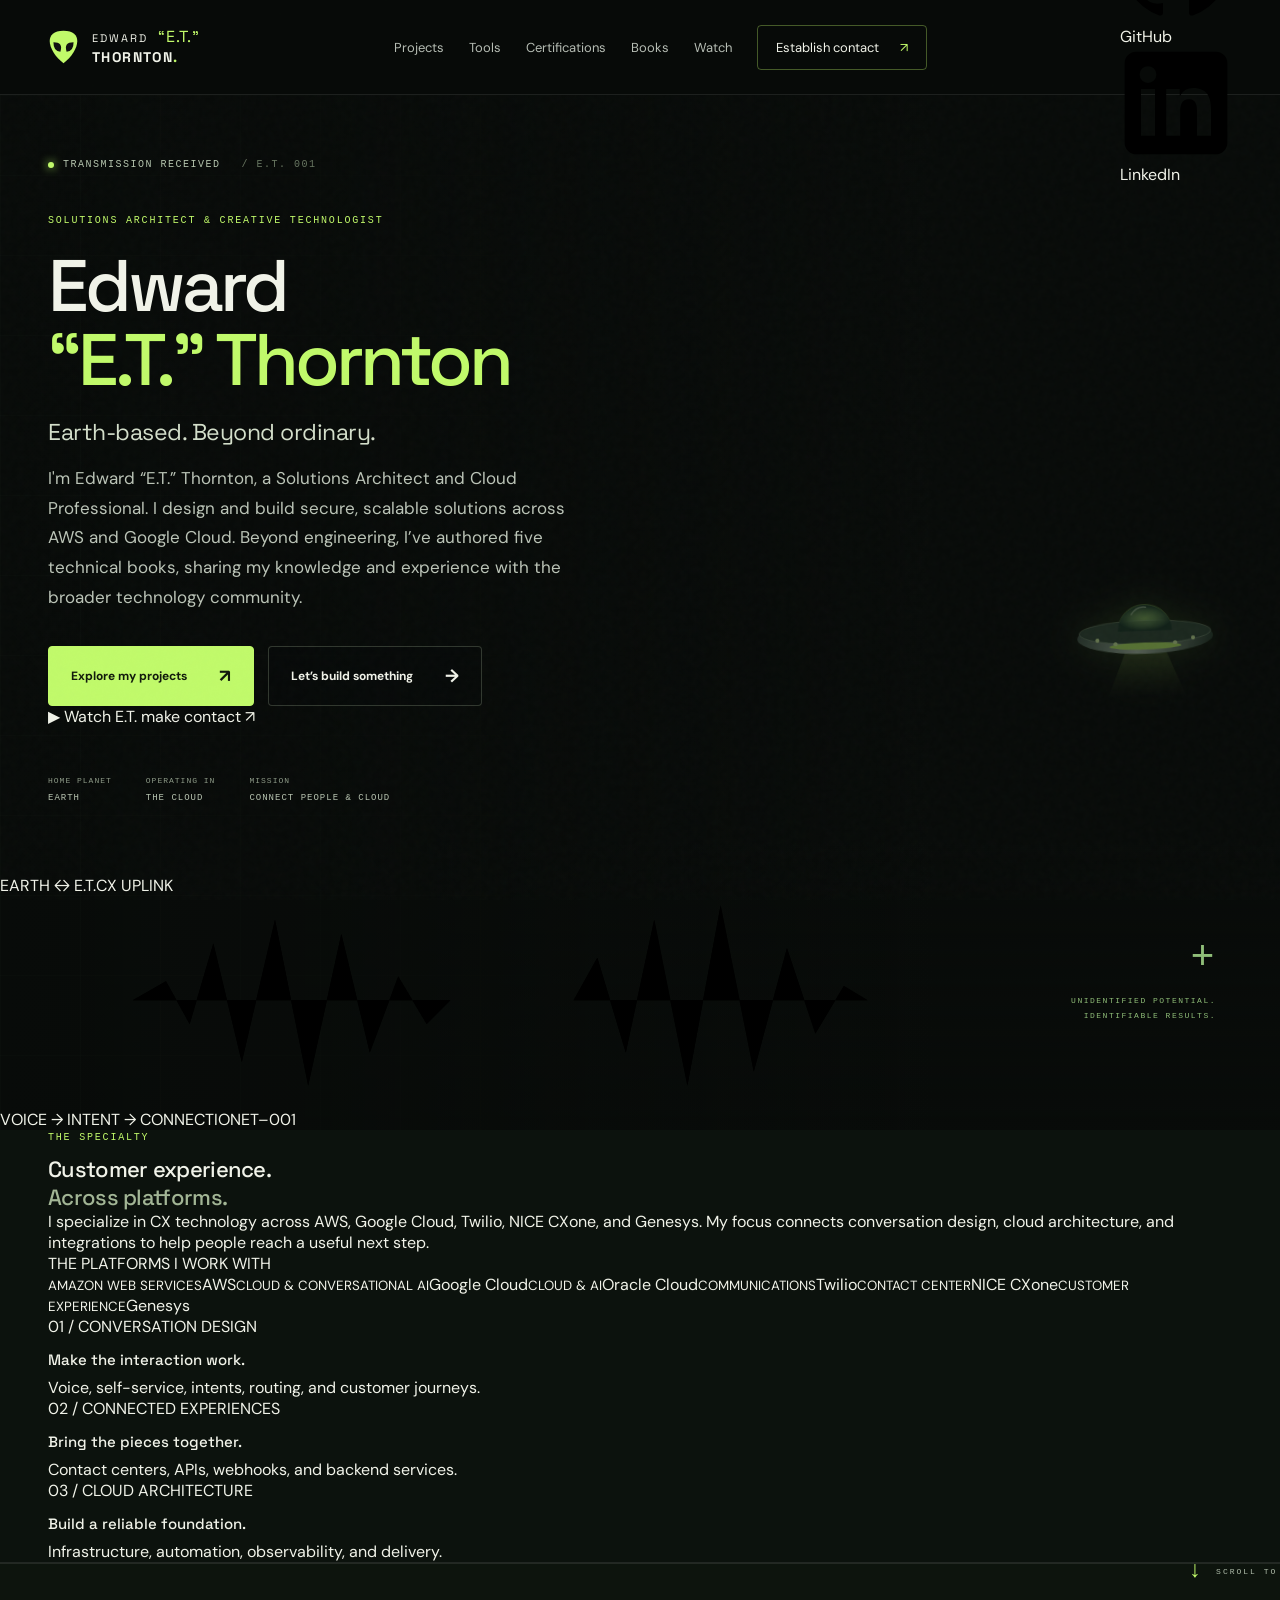
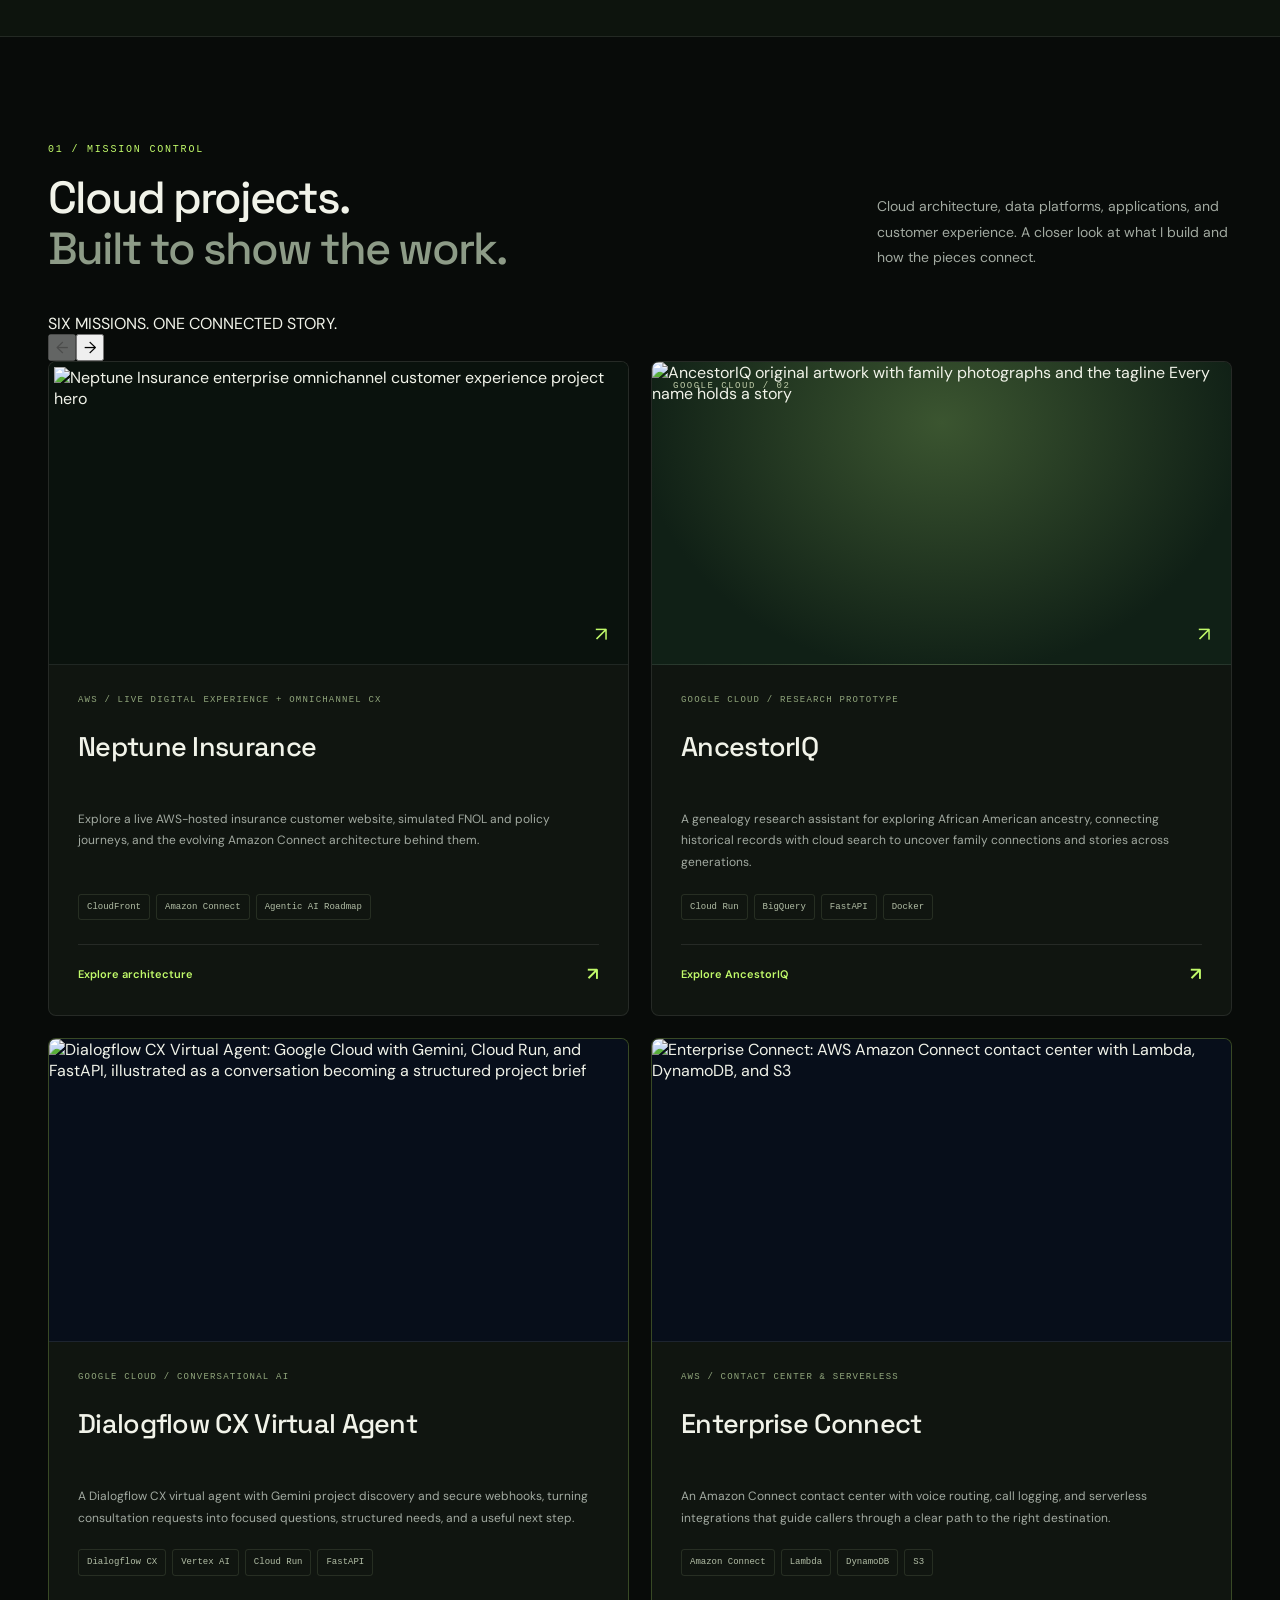
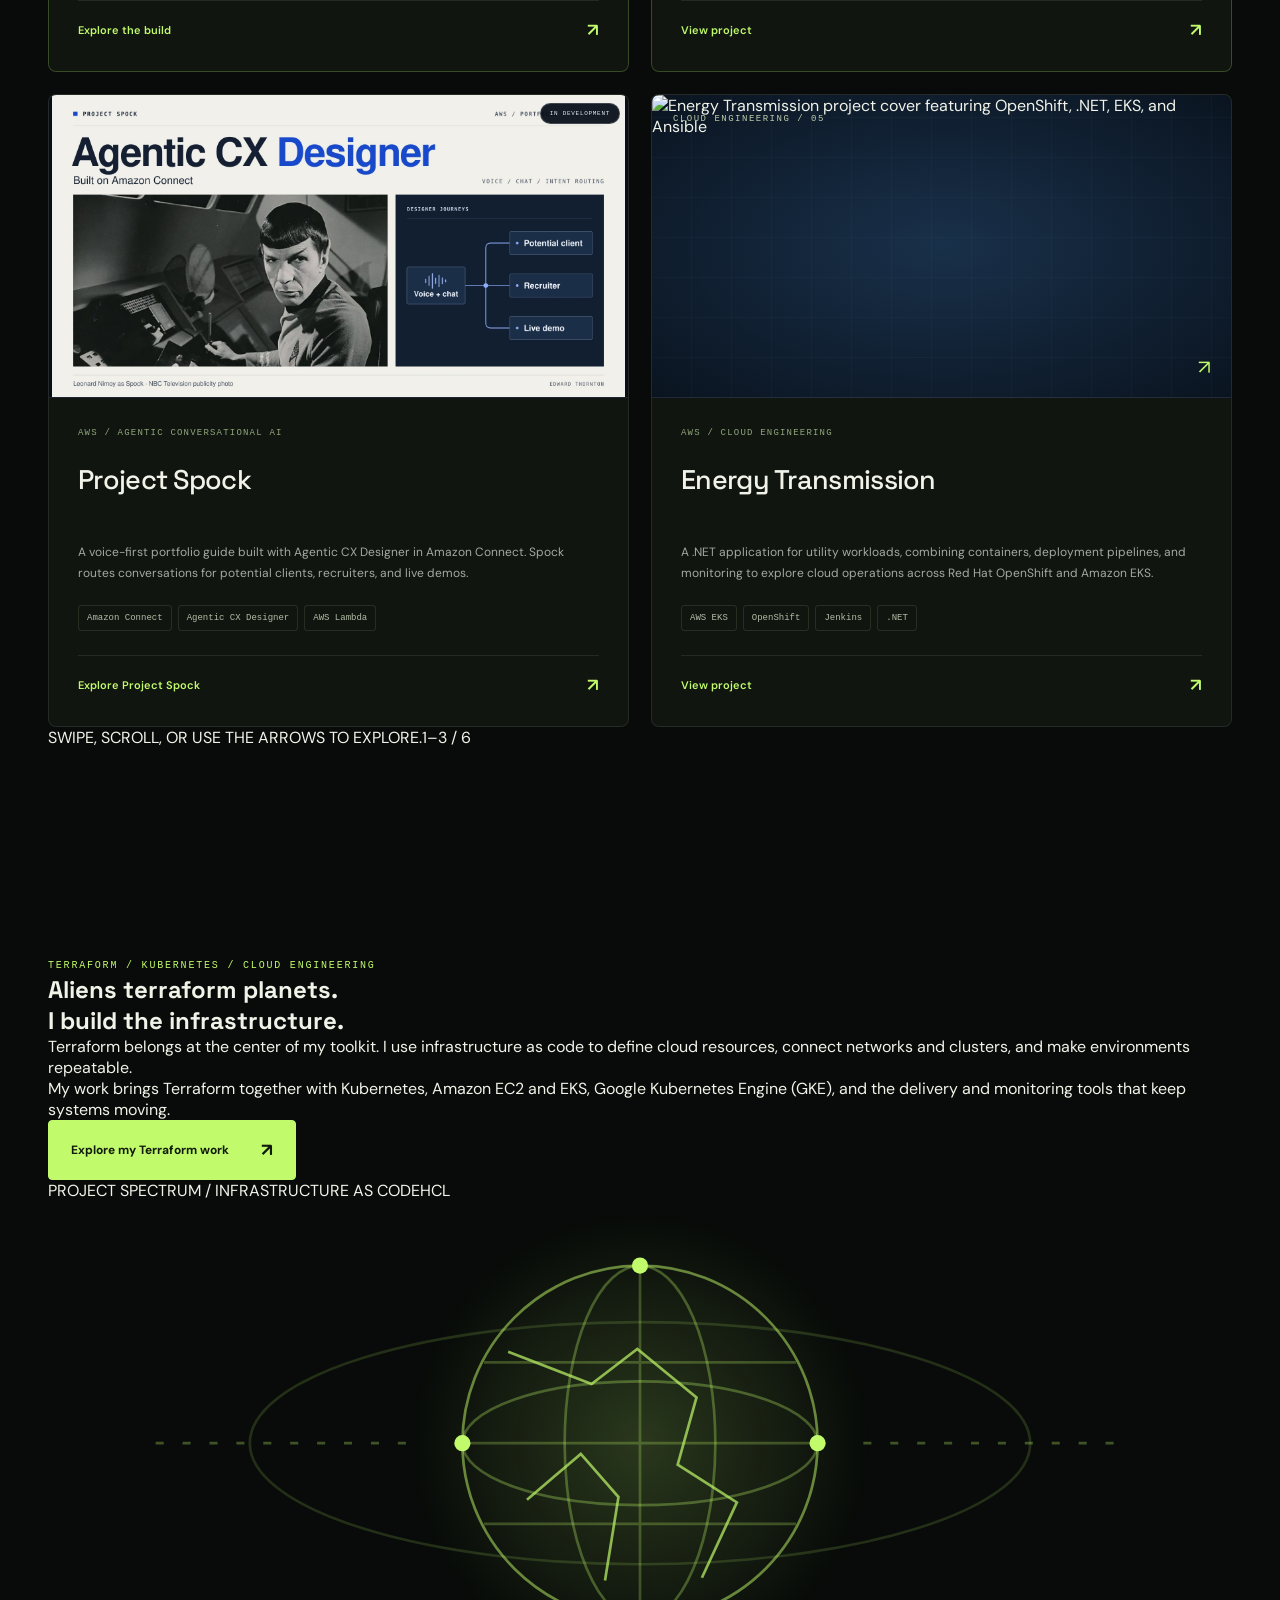
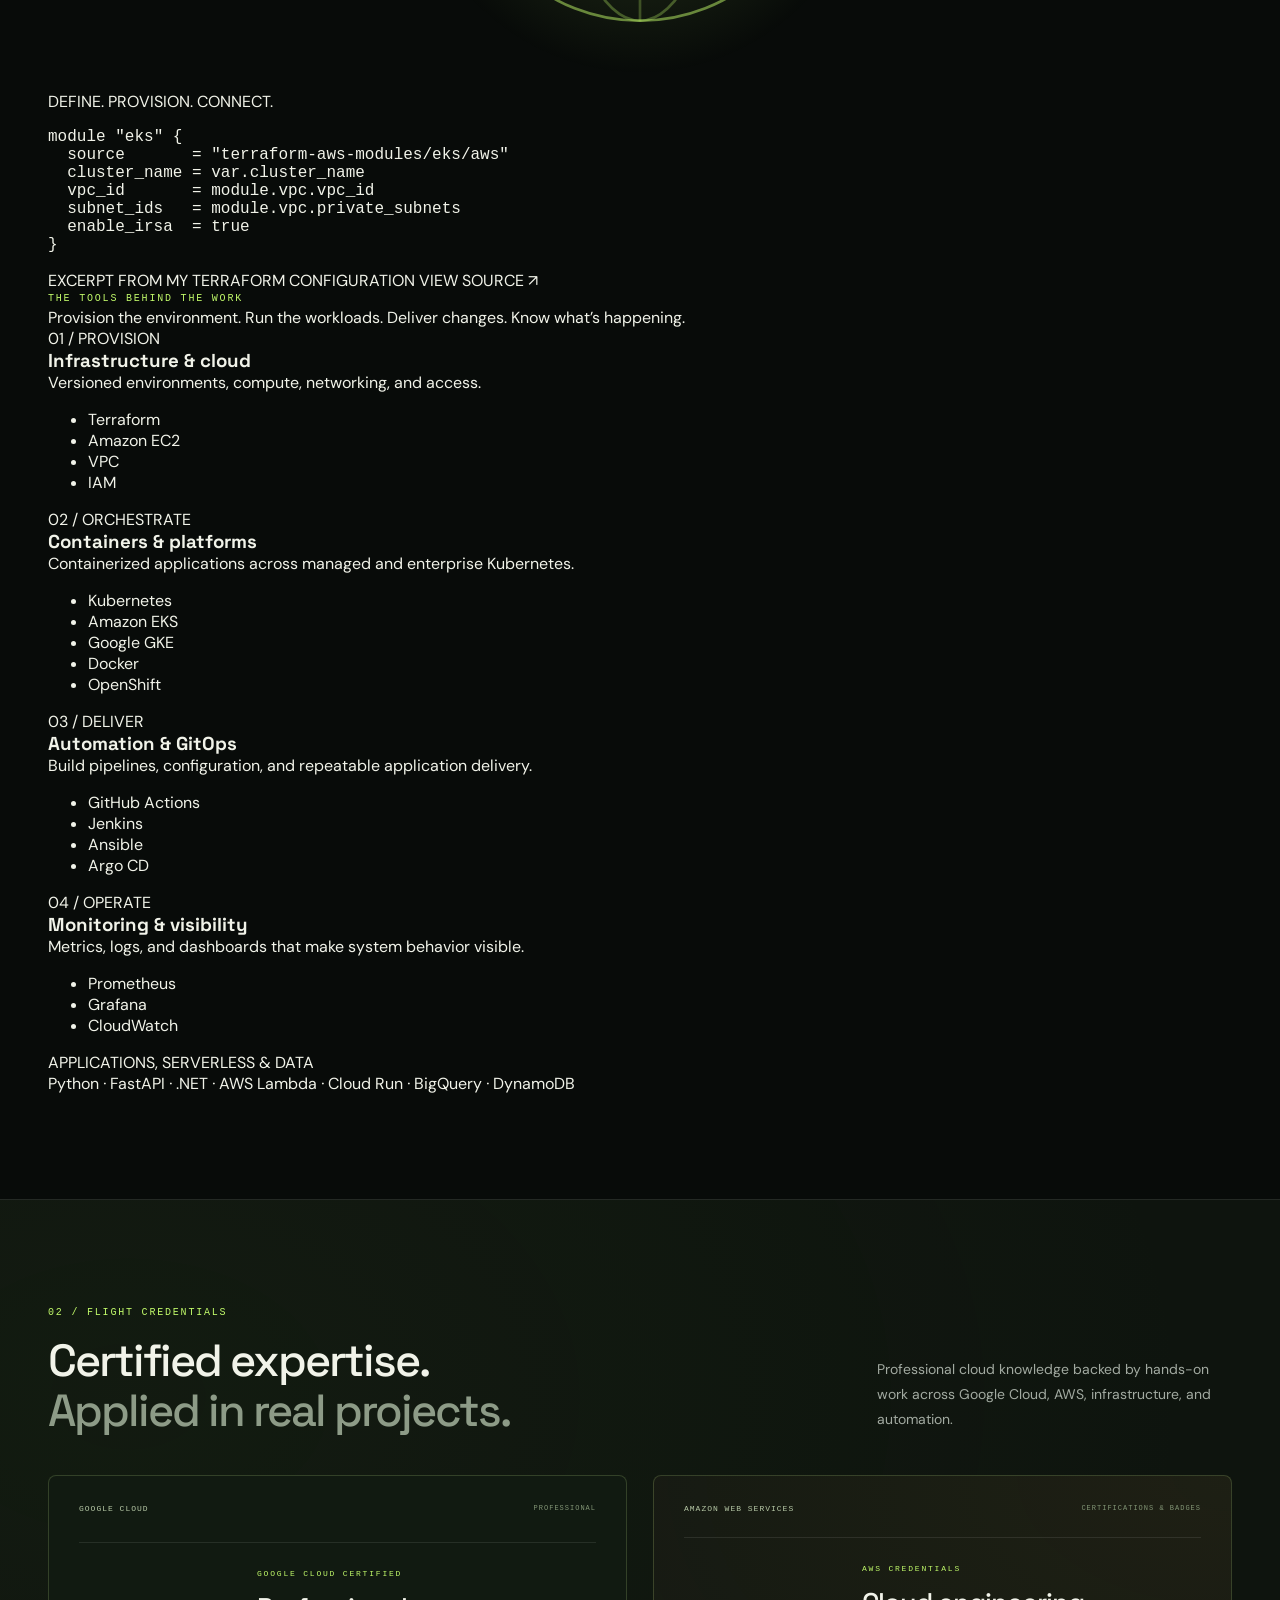
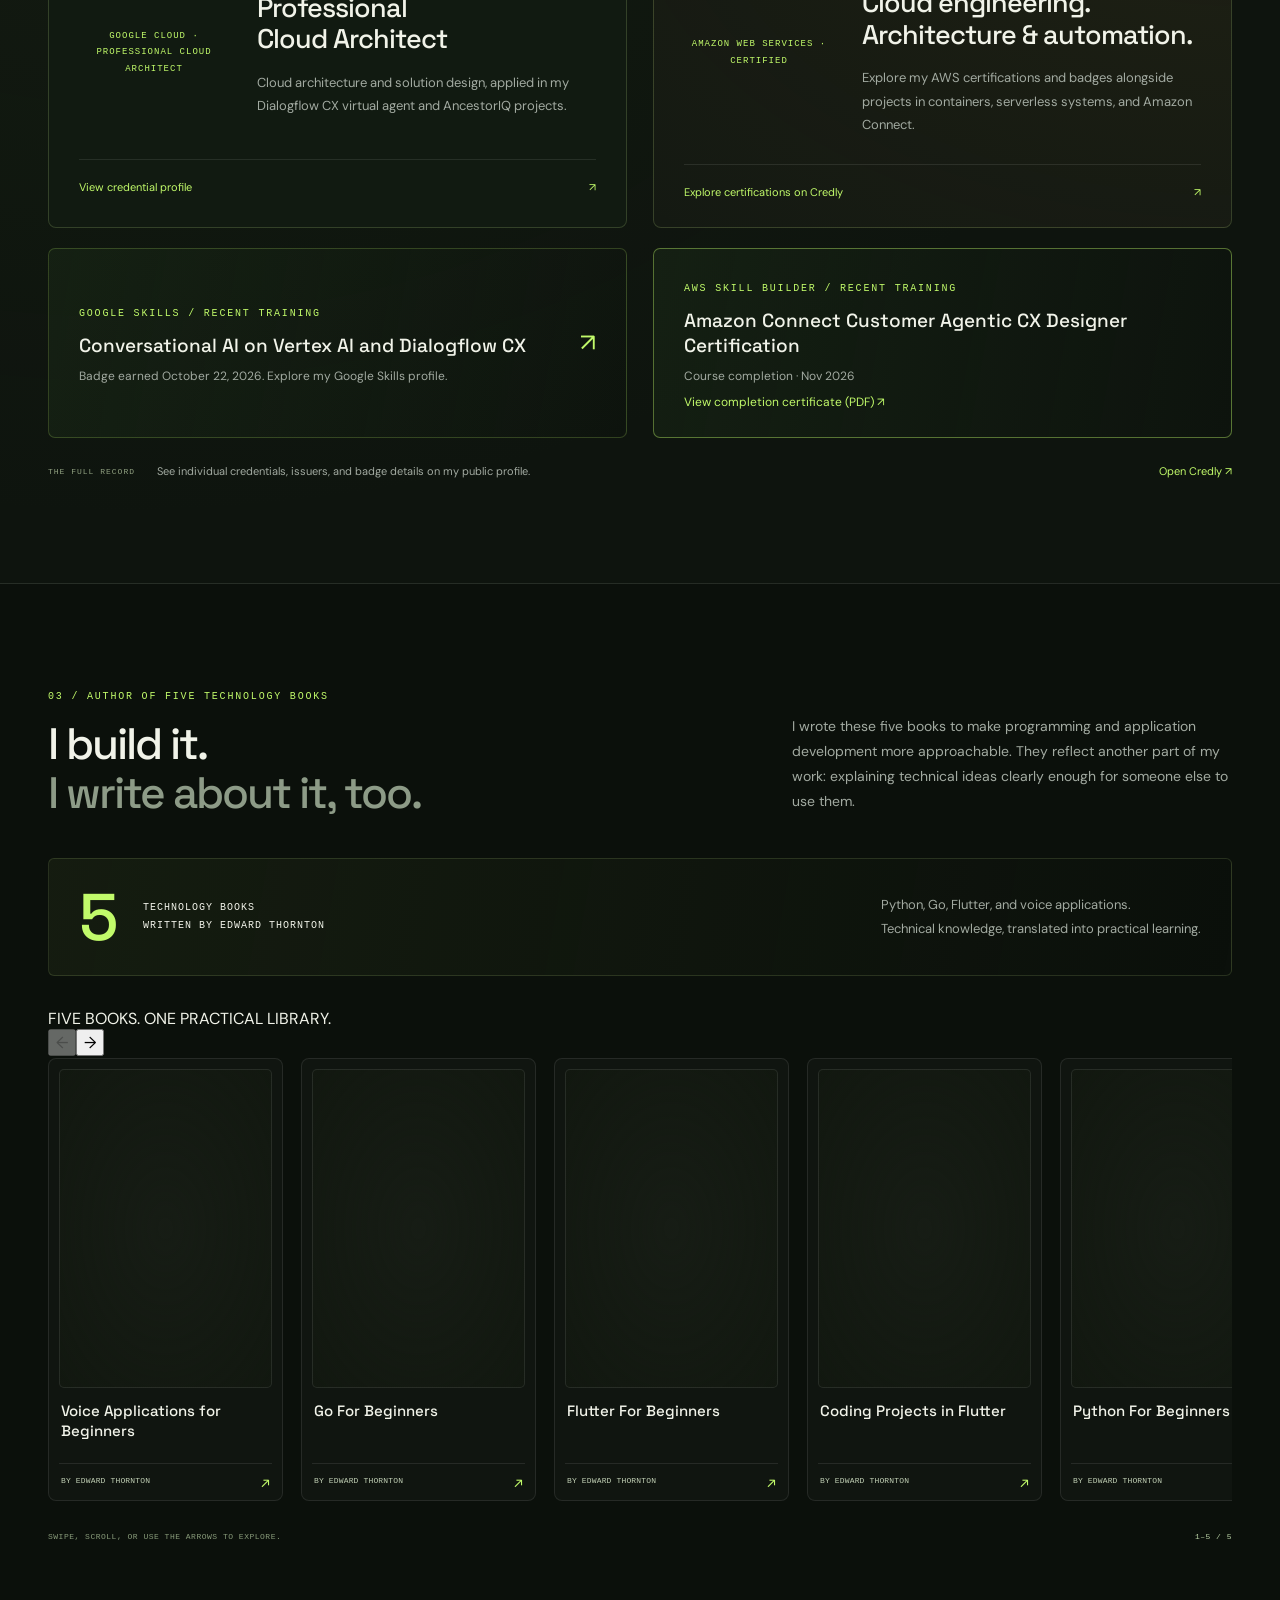
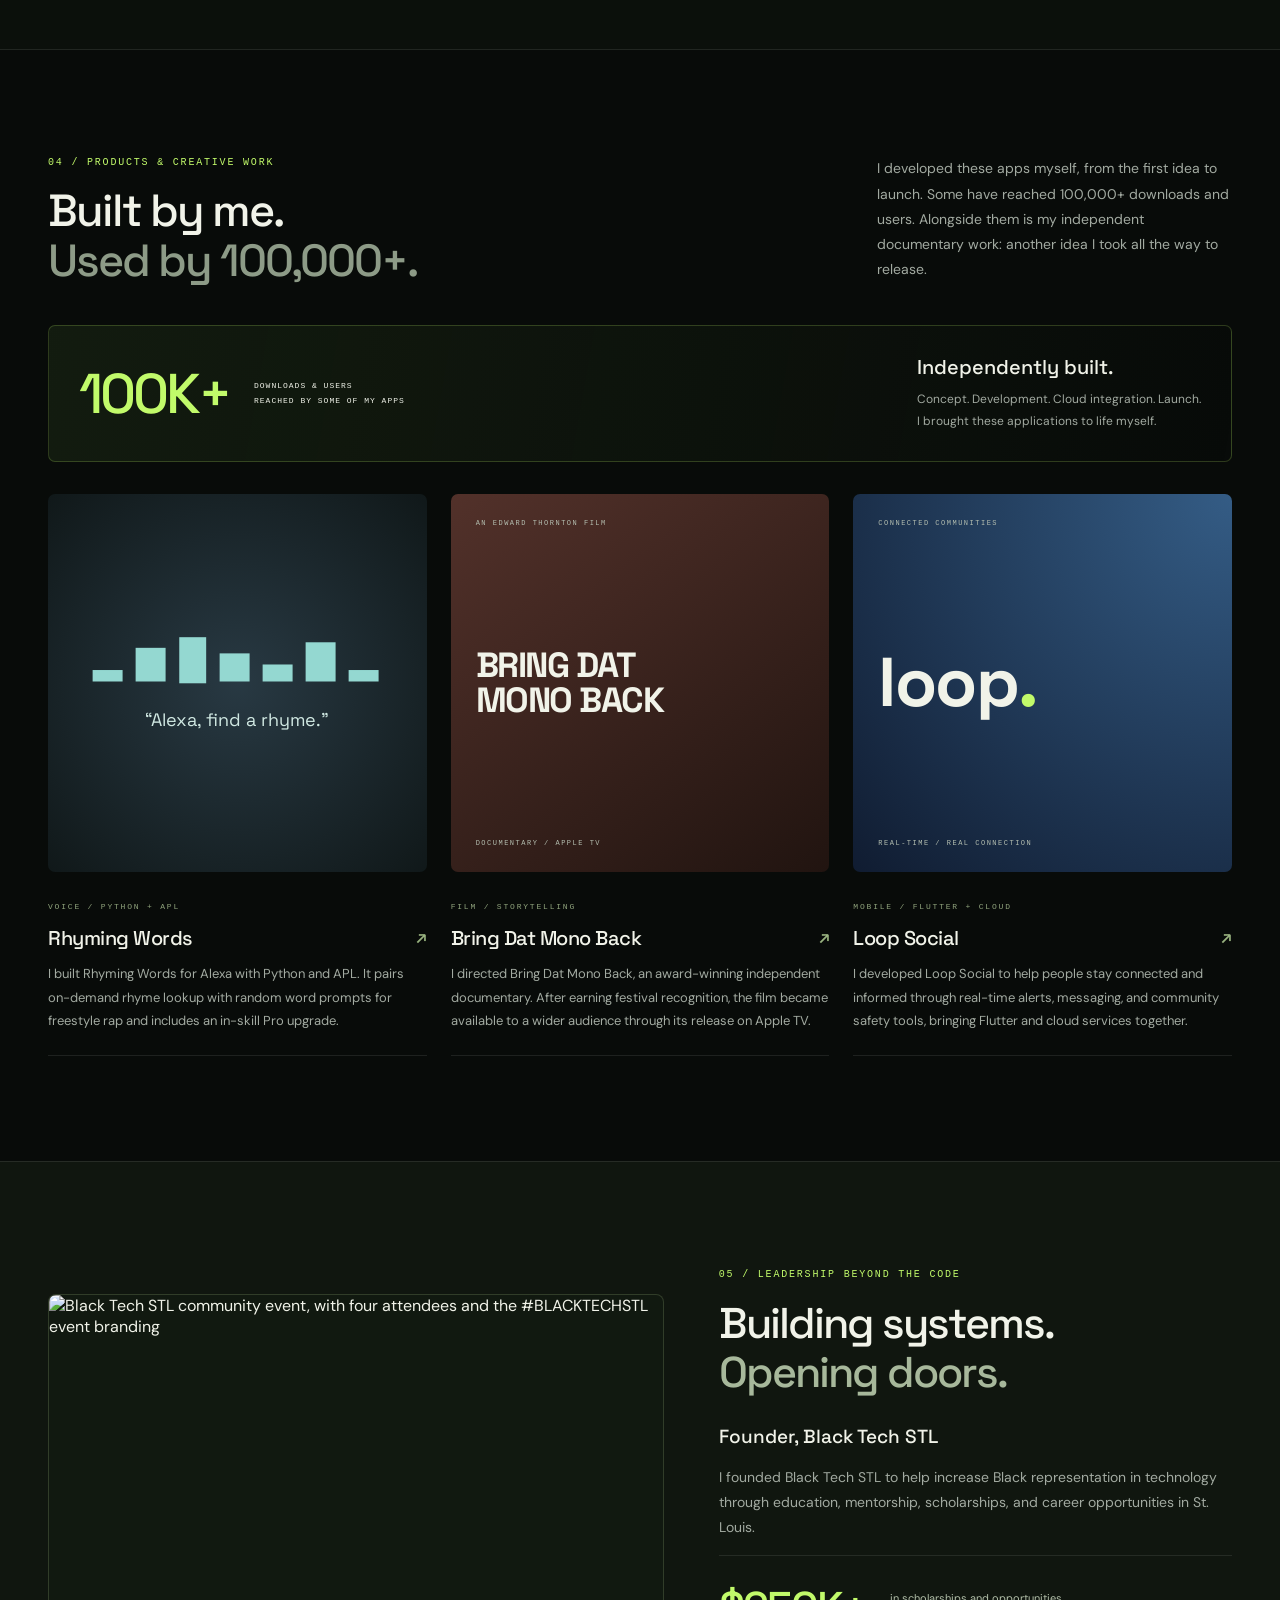
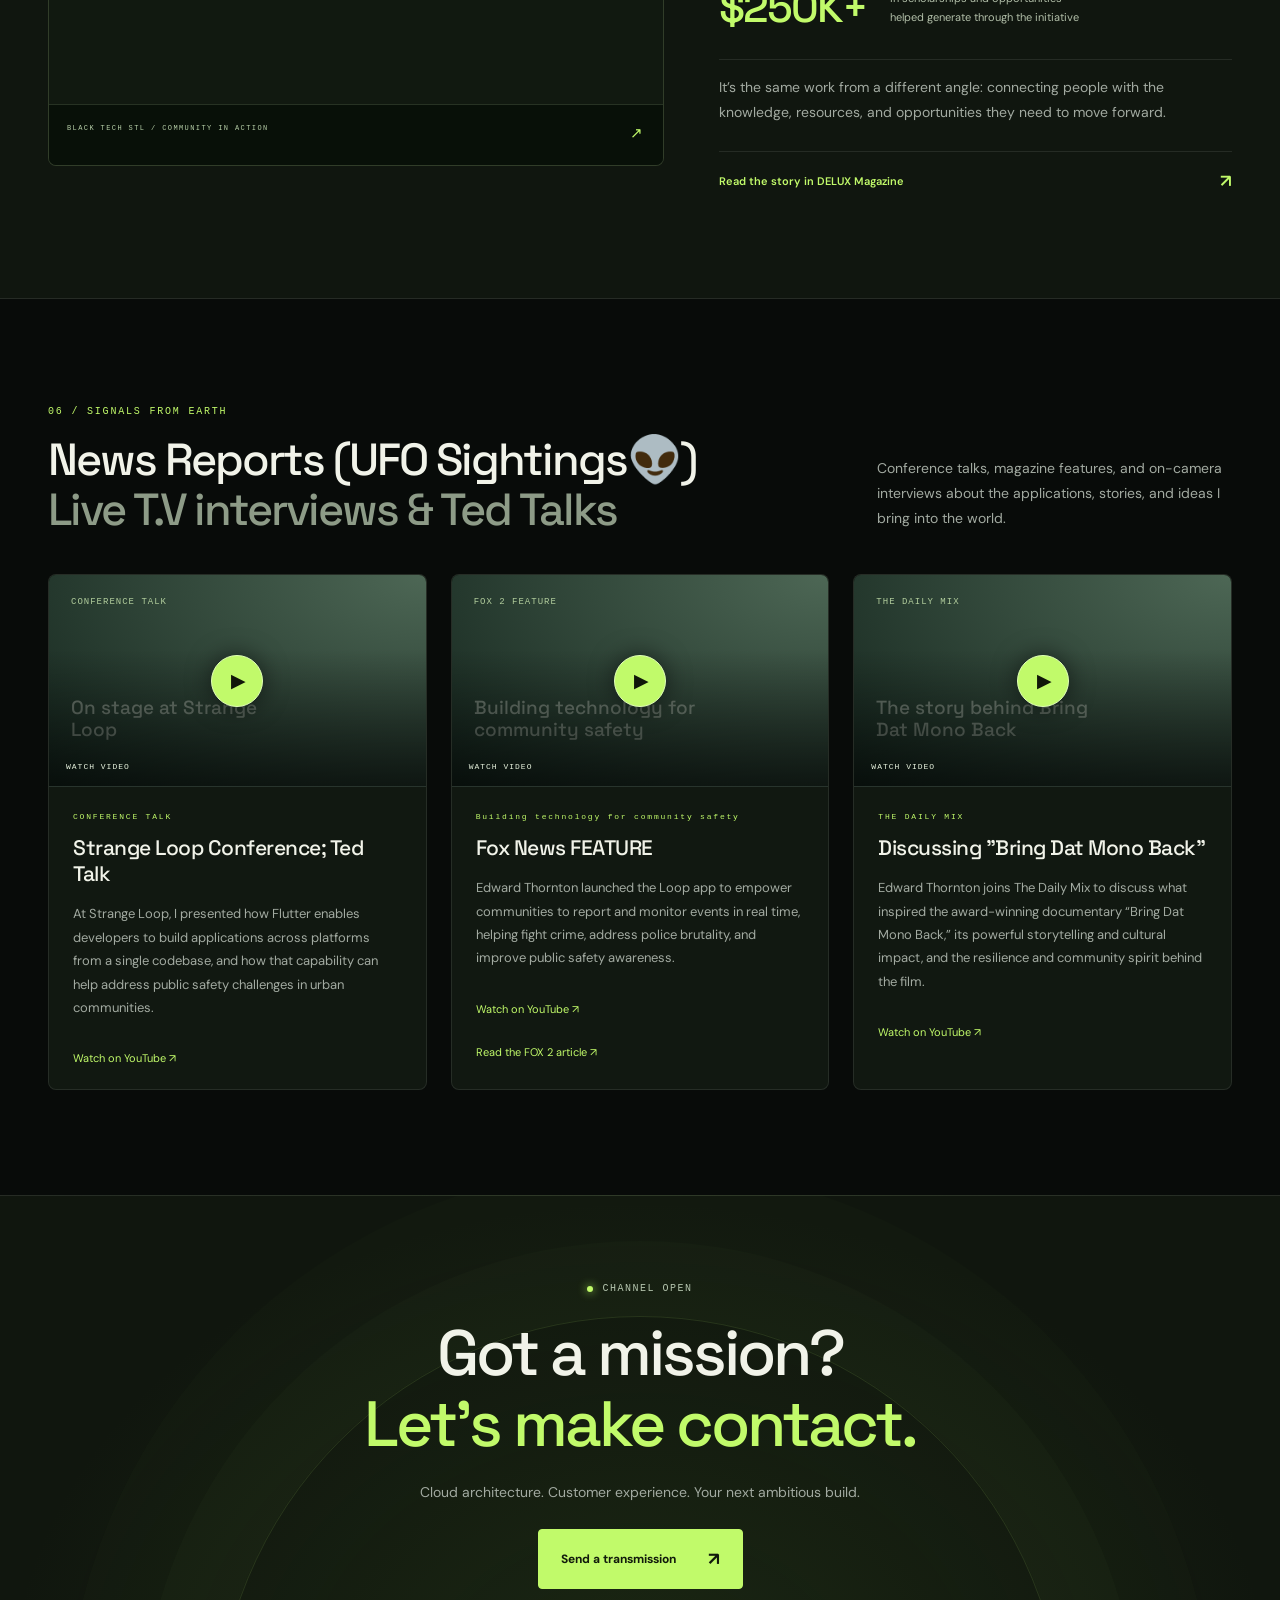
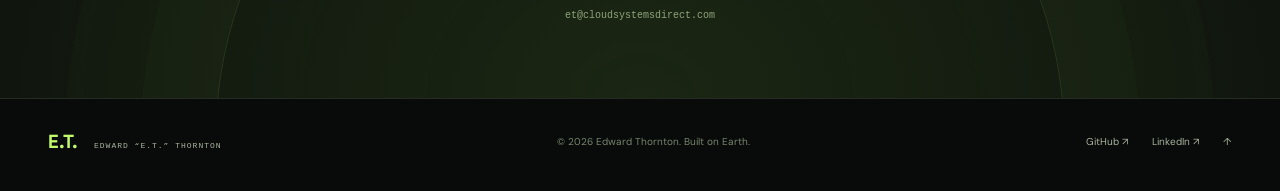
==== portfolio/index.html @ 7ee3ba0a "Sync Day 5 portfolio source and prioritize the architecture view" ====
<!doctype html>
<html lang="en">

<head>
    <meta charset="utf-8">
    <meta name="viewport" content="width=device-width,initial-scale=1">
    <meta name="theme-color" content="#080b09">
    <title>Edward “E.T.” Thornton | Cloud Systems. Otherworldly Thinking.</title>
    <meta name="description"
        content="Edward Thornton: Solutions Architect and creative technologist building cloud infrastructure, applications, automation, and customer experience solutions across AWS and Google Cloud.">
    <meta property="og:title" content="Edward “E.T.” Thornton | Portfolio">
    <meta property="og:description"
        content="Cloud systems. Otherworldly thinking. Explore my cloud infrastructure, applications, books, and customer experience work.">
    <meta property="og:url" content="https://hireedwardthornton.click">
    <meta property="og:image" content="https://hireedwardthornton.click/assets/aliens-share.jpg">
    <meta property="og:image:secure_url" content="https://hireedwardthornton.click/assets/aliens-share.jpg">
    <meta property="og:image:type" content="image/jpeg">
    <meta property="og:image:width" content="1200">
    <meta property="og:image:height" content="900">
    <meta property="og:image:alt"
        content="Alien reaching forward against a starry background, Edward Thornton portfolio artwork">
    <meta name="twitter:card" content="summary_large_image">
    <meta name="twitter:image" content="https://hireedwardthornton.click/assets/aliens-share.jpg">
    <meta name="twitter:image:alt"
        content="Alien reaching forward against a starry background, Edward Thornton portfolio artwork">
    <meta property="og:type" content="website">
    <link rel="preconnect" href="https://fonts.googleapis.com">
    <link rel="preconnect" href="https://fonts.gstatic.com" crossorigin>
    <link
        href="https://fonts.googleapis.com/css2?family=DM+Sans:wght@400;500;600;700&family=Space+Grotesk:wght@400;500;600;700&display=swap"
        rel="stylesheet">
    <style>
        :root {
            --hero-art: url('assets/et-hero.webp');
            --bg: #080b09;
            --panel: #101510;
            --line: #ffffff17;
            --muted: #a2aaa1;
            --text: #f1f3e9;
            --lime: #c1fa6a;
            --mono: 'Courier New', monospace;
            --display: 'Space Grotesk', 'Arial', sans-serif
        }

        * {
            box-sizing: border-box
        }

        html {
            scroll-behavior: smooth;
            scroll-padding-top: 95px
        }

        body {
            margin: 0;
            background: var(--bg);
            color: var(--text);
            font-family: 'DM Sans', Arial, sans-serif;
            font-size: 16px;
            -webkit-font-smoothing: antialiased
        }

        a {
            color: inherit;
            text-decoration: none
        }

        button {
            font: inherit
        }

        img {
            display: block;
            max-width: 100%
        }

        h1,
        h2,
        h3,
        p {
            margin: 0
        }

        h1,
        h2,
        h3 {
            font-family: var(--display)
        }

        a:focus-visible,
        button:focus-visible {
            outline: 2px solid var(--lime);
            outline-offset: 6px
        }

        .wrap {
            width: min(1240px, calc(100% - 96px));
            margin-inline: auto
        }

        .skip {
            position: fixed;
            top: -80px;
            left: 20px;
            background: var(--lime);
            color: #111;
            padding: 15px;
            z-index: 100
        }

        .skip:focus {
            top: 12px
        }

        .cosmic-noise {
            pointer-events: none;
            position: fixed;
            inset: 0;
            z-index: 20;
            opacity: .025;
            background-image: url("data:image/svg+xml,%3Csvg viewBox='0 0 160 160' xmlns='http://www.w3.org/2000/svg'%3E%3Cfilter id='n'%3E%3CfeTurbulence type='fractalNoise' baseFrequency='.85' numOctaves='3' stitchTiles='stitch'/%3E%3C/filter%3E%3Cpath filter='url(%23n)' opacity='.8' d='M0 0h160v160H0z'/%3E%3C/svg%3E")
        }

        .topbar {
            background: #080b09ed;
            border-bottom: 1px solid var(--line);
            position: relative;
            z-index: 30
        }

        .nav {
            height: 94px;
            display: flex;
            align-items: center;
            justify-content: space-between;
            gap: 30px
        }

        .brand {
            display: flex;
            gap: 13px;
            align-items: center;
            font-family: var(--display);
            font-size: 11px;
            letter-spacing: 2px;
            line-height: 1.4
        }

        .brand b {
            font-size: 14px;
            letter-spacing: 1.4px
        }

        .brand-dot {
            color: var(--lime)
        }

        .alien-logo {
            width: 31px;
            height: 38px;
            fill: var(--lime)
        }

        .alien-logo .eyes {
            fill: #111
        }

        .nav nav {
            display: flex;
            gap: 35px;
            align-items: center;
            font-size: 13px
        }

        .nav nav>a:not(.nav-cta) {
            color: #b6bdb4
        }

        .nav a:hover {
            color: var(--lime)
        }

        .nav-cta {
            padding: 13px 18px;
            border: 1px solid #c1fa6a55;
            border-radius: 4px
        }

        .nav-cta span {
            margin-left: 18px;
            color: var(--lime)
        }

        .menu-toggle {
            display: none
        }

        .hero {
            min-height: 730px;
            position: relative;
            overflow: hidden;
            border-bottom: 1px solid var(--line);
            isolation: isolate
        }

        .hero-background {
            position: absolute;
            inset: 0;
            z-index: -3;
            background-image: linear-gradient(90deg, #080b09 0%, #080b09d9 27%, #080b0960 52%, #080b0900 73%), linear-gradient(0deg, #080b09 0%, transparent 28%), var(--hero-art);
            background-size: cover;
            background-position: center center
        }

        .hero-grid {
            position: absolute;
            inset: 0;
            z-index: -2;
            opacity: .10;
            background-image: linear-gradient(#bfed9c24 1px, transparent 1px), linear-gradient(90deg, #bfed9c24 1px, transparent 1px);
            background-size: 80px 80px;
            mask-image: linear-gradient(to right, #000, transparent 60%)
        }

        .hero-content {
            padding-top: 64px;
            padding-bottom: 115px;
            position: relative
        }

        .signal {
            font: 10px var(--mono);
            letter-spacing: 1.5px;
            display: flex;
            gap: 9px;
            align-items: center;
            color: #b5c5ae
        }

        .status-dot {
            width: 6px;
            height: 6px;
            background: var(--lime);
            border-radius: 50%;
            box-shadow: 0 0 10px #b5ff64;
            display: inline-block
        }

        .signal-code {
            color: #677560;
            margin-left: 12px
        }

        .eyebrow {
            font: 10px var(--mono);
            letter-spacing: 1.8px;
            color: var(--lime);
            line-height: 1.6
        }

        .hero .eyebrow {
            margin-top: 43px;
            margin-bottom: 20px
        }

        .hero h1 {
            font-size: clamp(58px, 5.9vw, 84px);
            letter-spacing: -4px;
            line-height: 1.02;
            font-weight: 500;
            max-width: 730px
        }

        .hero h1>span {
            color: var(--lime)
        }

        .hero-intro {
            font-size: 17px;
            line-height: 1.75;
            color: #bcc5b8;
            margin-top: 27px;
            max-width: 540px
        }

        .hero-actions {
            display: flex;
            gap: 14px;
            flex-wrap: wrap;
            margin-top: 33px
        }

        .button {
            display: inline-flex;
            justify-content: space-between;
            align-items: center;
            gap: 32px;
            font-size: 12px;
            font-weight: 700;
            padding: 17px 22px;
            border-radius: 4px;
            transition: transform .2s, background .2s
        }

        .button:hover {
            transform: translateY(-3px)
        }

        .primary {
            background: var(--lime);
            color: #111a0b;
            border: 1px solid var(--lime)
        }

        .ghost {
            background: #080b0955;
            border: 1px solid #a9b99944;
            color: var(--text)
        }

        .button span {
            font-size: 18px
        }

        .hero-coordinates {
            display: flex;
            gap: 34px;
            margin-top: 49px
        }

        .hero-coordinates>span {
            font: 8px var(--mono);
            letter-spacing: 1px;
            color: #8d9a87;
            display: grid;
            gap: 8px
        }

        .hero-coordinates b {
            font-size: 9px;
            color: #b8c4b1;
            letter-spacing: 1px;
            font-weight: 400
        }

        .hero-corner {
            position: absolute;
            right: 5%;
            bottom: 107px;
            text-align: right;
            font: 8px/1.8 var(--mono);
            letter-spacing: 1.5px;
            color: #8fbd78
        }

        .crosshair {
            display: block;
            font-size: 40px;
            font-weight: normal;
            line-height: 1;
            margin-bottom: 15px
        }

        .scroll-cue {
            position: absolute;
            bottom: 29px;
            left: 50%;
            transform: translateX(-50%);
            font: 8px var(--mono);
            letter-spacing: 2px;
            color: #b0bdab;
            display: flex;
            align-items: center;
            gap: 12px
        }

        .scroll-cue>span {
            font-size: 23px;
            color: var(--lime)
        }

        .technology-strip {
            border-bottom: 1px solid var(--line);
            background: #0c100c
        }

        .technology-strip>.wrap {
            display: flex;
            align-items: center;
            justify-content: space-between;
            gap: 16px;
            min-height: 83px;
            font-family: var(--display);
            font-weight: 500;
            font-size: 16px
        }

        .technology-strip .strip-label {
            font: 8px/1.6 var(--mono);
            letter-spacing: 1.5px;
            color: #899780;
            width: 85px
        }

        .technology-strip i {
            font-style: normal;
            color: #4a6040;
            font-size: 18px
        }

        .section {
            padding-top: 105px;
            padding-bottom: 105px
        }

        .section-heading {
            display: flex;
            justify-content: space-between;
            align-items: flex-end;
            gap: 60px;
            margin-bottom: 39px
        }

        .section-heading h2 {
            font-size: 45px;
            letter-spacing: -2px;
            line-height: 1.12;
            font-weight: 500;
            margin-top: 15px
        }

        .section-heading h2 span {
            color: #8d9b87
        }

        .section-heading>p {
            max-width: 355px;
            color: var(--muted);
            font-size: 14px;
            line-height: 1.8;
            margin-bottom: 4px
        }

        .missions {
            display: grid;
            grid-template-columns: 1.1fr 1fr 1fr;
            gap: 22px;
            align-items: stretch
        }

        .mission {
            min-width: 0;
            border: 1px solid var(--line);
            background: var(--panel);
            border-radius: 8px;
            overflow: hidden;
            display: flex;
            flex-direction: column;
            transition: border-color .2s, transform .2s
        }

        .mission:hover {
            border-color: #bbf76a55;
            transform: translateY(-4px)
        }

        .flagship {
            border-color: #b7ef693d
        }

        .mission-visual {
            display: block;
            height: 224px;
            position: relative;
            overflow: hidden;
            border-bottom: 1px solid var(--line)
        }

        .serial {
            position: absolute;
            left: 21px;
            top: 19px;
            z-index: 2;
            font: 8px var(--mono);
            letter-spacing: 1.5px;
            color: #bfcca9
        }

        .visual-arrow {
            position: absolute;
            bottom: 17px;
            right: 20px;
            font-size: 20px;
            color: var(--lime)
        }

        .ancestry {
            background: radial-gradient(ellipse at 50% 20%, #3b5530, #102016 74%)
        }

        .family-constellation {
            position: absolute;
            inset: 0;
            opacity: .48
        }

        .family-constellation svg {
            height: 100%;
            width: 100%;
            stroke: #c1fa6a;
            stroke-width: 1;
            fill: none
        }

        .family-constellation:after {
            content: '';
            position: absolute;
            inset: 0;
            background: linear-gradient(0deg, #102016, transparent)
        }

        .visual-word {
            font-family: Georgia, serif;
            font-size: 39px;
            letter-spacing: -1.4px;
            position: absolute;
            bottom: 43px;
            left: 24px
        }

        .visual-word>span {
            color: var(--lime)
        }

        .visual-word small {
            display: block;
            font: 7px var(--mono);
            letter-spacing: 1.6px;
            margin-top: 10px;
            color: #b1c09f
        }

        .energy {
            background: repeating-linear-gradient(90deg, transparent 0 39px, #7594c015 40px), repeating-linear-gradient(0deg, transparent 0 39px, #7594c015 40px), radial-gradient(ellipse, #19304a, #0a1420)
        }

        .connect {
            background: radial-gradient(circle at 50% 55%, #5a493e55, transparent 60%), repeating-radial-gradient(circle at 50% 55%, transparent 0 24px, #e4b48813 25px 26px), #191712
        }

        .tech-symbol {
            font-family: var(--display);
            font-size: 160px;
            line-height: 190px;
            text-align: center;
            color: #8ebaf4;
            text-shadow: 0 0 40px #4c86d97a
        }

        .connect .tech-symbol {
            font-size: 100px;
            color: #e5c391;
            text-shadow: 0 0 40px #cba46966
        }

        .visual-caption {
            position: absolute;
            bottom: 21px;
            left: 21px;
            font: 7px var(--mono);
            letter-spacing: 1.3px;
            color: #a6b8c7
        }

        .connect .visual-caption {
            color: #bfab92
        }

        .mission-body {
            padding: 24px;
            display: flex;
            flex-direction: column;
            flex: 1
        }

        .mission-type {
            font: 8px var(--mono);
            letter-spacing: 1.2px;
            color: #91a67c;
            margin-bottom: 12px
        }

        .mission h3 {
            font-size: 23px;
            letter-spacing: -.7px;
            font-weight: 500;
            margin-bottom: 13px
        }

        .mission p {
            font-size: 13px;
            line-height: 1.8;
            color: var(--muted);
            margin-bottom: 20px
        }

        .tags {
            display: flex;
            flex-wrap: wrap;
            gap: 6px;
            margin-top: auto;
            margin-bottom: 24px
        }

        .tags span {
            font: 8px var(--mono);
            padding: 6px 8px;
            border: 1px solid #bccf9e22;
            border-radius: 3px;
            color: #b2bea6
        }

        .text-link {
            font-size: 11px;
            font-weight: 600;
            display: flex;
            gap: 24px;
            justify-content: space-between;
            align-items: center;
            color: var(--lime);
            border-top: 1px solid var(--line);
            padding-top: 17px
        }

        .text-link span {
            font-size: 18px
        }

        .about-zone {
            background: radial-gradient(ellipse at 10% 60%, #22341c33, transparent 55%), #0e130e;
            border-block: 1px solid var(--line);
            padding: 92px 0
        }

        .about-layout {
            display: grid;
            grid-template-columns: .85fr 1.2fr;
            gap: 100px;
            align-items: center
        }

        .identity-card {
            border: 1px solid #a7d27530;
            border-radius: 8px;
            background: #080d09;
            max-width: 440px;
            transform: rotate(-2deg);
            position: relative
        }

        .identity-card:before,
        .identity-card:after {
            position: absolute;
            content: '+';
            font: 22px var(--mono);
            color: var(--lime);
            left: -11px;
            top: -15px
        }

        .identity-card:after {
            left: auto;
            top: auto;
            right: -11px;
            bottom: -15px
        }

        .id-top {
            display: flex;
            justify-content: space-between;
            border-bottom: 1px solid #a7d27525;
            padding: 18px 22px;
            font: 8px var(--mono);
            letter-spacing: 2px;
            color: #9bb281
        }

        .alien-portrait {
            height: 340px;
            display: grid;
            place-items: center;
            position: relative;
            overflow: hidden;
            background: linear-gradient(#b4f56706 1px, transparent 1px), linear-gradient(90deg, #b4f56706 1px, transparent 1px), radial-gradient(ellipse, #344e252e, transparent 65%);
            background-size: 24px 24px, 24px 24px, auto
        }

        .alien-portrait svg {
            width: 180px;
            height: 215px;
            filter: drop-shadow(0 10px 25px #c1fa6a17);
            position: relative;
            z-index: 1
        }

        .radar-ring {
            position: absolute;
            width: 260px;
            height: 260px;
            border: 1px solid #a4d87220;
            border-radius: 50%;
            box-shadow: 0 0 0 30px #a4d87206
        }

        .portrait-label {
            position: absolute;
            bottom: 21px;
            font: 8px var(--mono);
            letter-spacing: 2px;
            color: #8fa477
        }

        .scan-line {
            position: absolute;
            z-index: 2;
            height: 1px;
            background: #c1fa6a45;
            width: 100%;
            top: 30%;
            box-shadow: 0 -8px 25px #c1fa6a25;
            animation: scan 7s linear infinite
        }

        @keyframes scan {
            0% {
                top: 18%
            }

            50% {
                top: 78%
            }

            100% {
                top: 18%
            }
        }

        .id-bottom {
            padding: 21px;
            border-top: 1px solid #a7d27525;
            display: flex;
            align-items: center;
            justify-content: space-between;
            gap: 12px
        }

        .id-bottom>div {
            display: grid;
            gap: 7px
        }

        .id-bottom>div>span {
            font: 7px var(--mono);
            letter-spacing: 2px;
            color: #718461
        }

        .id-bottom strong {
            font-family: var(--display);
            font-size: 15px;
            font-weight: 500
        }

        .id-status {
            font: 6px var(--mono);
            letter-spacing: 1px;
            color: #a5c886
        }

        .id-status i {
            display: inline-block;
            width: 4px;
            height: 4px;
            border-radius: 50%;
            background: var(--lime);
            margin-right: 4px
        }

        .about-copy h2 {
            font-size: 45px;
            letter-spacing: -2px;
            line-height: 1.13;
            font-weight: 500;
            margin: 18px 0 25px
        }

        .lime {
            color: var(--lime)
        }

        .about-copy>p:not(.eyebrow) {
            font-size: 14px;
            color: var(--muted);
            line-height: 1.9;
            margin-top: 16px
        }

        .expertise {
            display: grid;
            grid-template-columns: 1fr 1fr;
            gap: 27px;
            margin: 30px 0
        }

        .expertise>div>span {
            font: 8px var(--mono);
            color: var(--lime)
        }

        .expertise h3 {
            font-size: 14px;
            font-weight: 500;
            margin: 9px 0
        }

        .expertise p {
            font-size: 12px;
            line-height: 1.7;
            color: #8d9987
        }

        .about-copy>.text-link {
            max-width: 270px
        }

        .creation-grid {
            display: grid;
            grid-template-columns: repeat(3, minmax(0, 1fr));
            gap: 24px
        }

        .creation {
            border-bottom: 1px solid var(--line);
            padding-bottom: 23px
        }

        .creation-image {
            height: 235px;
            border-radius: 7px;
            overflow: hidden;
            background: #121812
        }

        .creation-image img {
            height: 100%;
            width: 100%;
            object-fit: contain;
            object-position: center;
            transition: none
        }

        .creation:hover img {
            transform: none
        }

        .rhymes {
            background: radial-gradient(ellipse, #283943, #101819);
            display: flex;
            flex-direction: column;
            align-items: center;
            justify-content: center;
            gap: 24px
        }

        .soundwave {
            color: #94d8d1;
            font-size: 38px;
            letter-spacing: 3px
        }

        .rhymes>span:last-child {
            font-family: var(--display);
            font-size: 18px;
            color: #d0e8e2
        }

        .creation-copy {
            padding-top: 21px
        }

        .creation-copy>.eyebrow {
            font-size: 8px;
            color: #90a47d
        }

        .creation h3 {
            font-size: 20px;
            font-weight: 500;
            letter-spacing: -.5px;
            margin: 11px 0
        }

        .creation h3 span {
            float: right;
            font-size: 18px;
            color: #98b27f
        }

        .creation p {
            font-size: 13px;
            line-height: 1.8;
            color: var(--muted)
        }

        .books-zone {
            border-block: 1px solid var(--line);
            background: #0e120e
        }

        .compact h2 {
            font-size: 38px
        }

        .book-grid {
            display: grid;
            grid-template-columns: repeat(5, minmax(0, 1fr));
            gap: 24px
        }

        .book-cover {
            height: 225px;
            display: grid;
            place-items: center;
            padding: 20px;
            background: radial-gradient(ellipse, #3e493326, #121810);
            border: 1px solid var(--line);
            border-radius: 5px;
            transition: background .2s
        }

        .book-cover img {
            height: 100%;
            max-width: 100%;
            object-fit: contain;
            filter: drop-shadow(6px 7px 4px #0007)
        }

        .book:hover .book-cover {
            background: #27321d
        }

        .book h3 {
            font-size: 14px;
            font-weight: 500;
            line-height: 1.4;
            margin-top: 18px
        }

        .book>span {
            display: block;
            font: 7px var(--mono);
            letter-spacing: 1px;
            color: #839475;
            margin-top: 12px
        }

        .spotlight-grid {
            display: grid;
            grid-template-columns: 1fr 1fr;
            gap: 0 36px
        }

        .spotlight {
            display: flex;
            align-items: center;
            gap: 24px;
            border-block-start: 1px solid var(--line);
            padding: 27px 0;
            position: relative
        }

        .outlet {
            flex: 0 0 82px;
            font-family: Arial, sans-serif;
            font-size: 24px;
            font-weight: 800;
            color: #dbe3d5;
            letter-spacing: -1.6px
        }

        .outlet>span {
            background: #dbe3d5;
            color: #151b13;
            margin-left: 3px
        }

        .outlet.delux {
            font-size: 21px
        }

        .outlet.loop {
            font: 38px var(--mono);
            color: #a5c58c
        }

        .outlet.mix {
            font-size: 18px;
            line-height: .95
        }

        .spotlight .eyebrow {
            font-size: 7px;
            color: #8da17b
        }

        .spotlight h3 {
            font-size: 15px;
            font-weight: 500;
            margin: 7px 22px 6px 0
        }

        .spotlight p {
            font-size: 11px;
            line-height: 1.6;
            color: #8b9884
        }

        .out-arrow {
            margin-left: auto;
            color: var(--lime);
            font-size: 21px
        }

        .contact-zone {
            border-block: 1px solid var(--line);
            position: relative;
            overflow: hidden;
            background: radial-gradient(ellipse at bottom, #3c5c233d, transparent 70%), #10160e;
            text-align: center;
            padding: 87px 0 77px
        }

        .contact-inner {
            position: relative;
            z-index: 1
        }

        .contact-inner .signal {
            justify-content: center
        }

        .contact-inner h2 {
            font-size: clamp(42px, 5vw, 67px);
            letter-spacing: -3px;
            line-height: 1.1;
            font-weight: 500;
            margin: 24px 0
        }

        .contact-inner h2>span {
            color: var(--lime)
        }

        .contact-inner p {
            font-size: 14px;
            color: var(--muted);
            margin-bottom: 28px
        }

        .contact-inner .email-link {
            display: block;
            margin-top: 21px;
            font: 10px var(--mono);
            color: #8ea57c
        }

        .contact-orbit {
            position: absolute;
            width: 850px;
            height: 850px;
            border: 1px solid #b5ea7420;
            border-radius: 50%;
            left: 50%;
            top: 120px;
            transform: translateX(-50%);
            box-shadow: 0 0 0 75px #b5ea7404, 0 0 0 150px #b5ea7403
        }

        .footer {
            display: flex;
            gap: 25px;
            align-items: center;
            justify-content: space-between;
            padding-block: 30px
        }

        .footer-brand {
            font-family: var(--display);
            font-weight: 700;
            color: var(--lime);
            font-size: 19px
        }

        .footer-brand span {
            font: 8px var(--mono);
            letter-spacing: 1px;
            margin-left: 12px;
            color: #abb59f
        }

        .footer p {
            font-size: 10px;
            color: #78866f
        }

        .footer>div {
            display: flex;
            gap: 24px;
            font-size: 10px;
            color: #a9b49f
        }

        @media(min-width:1700px) {
            .hero-background {
                background-position: center 54%
            }

            .hero {
                min-height: 790px
            }

            .hero-content {
                padding-top: 85px
            }
        }

        @media(max-width:1100px) {
            .wrap {
                width: calc(100% - 64px)
            }

            .nav nav {
                gap: 23px
            }

            .hero h1 {
                font-size: 68px
            }

            .hero-background {
                background-position: 58% center
            }

            .missions {
                gap: 16px;
                grid-template-columns: repeat(3, minmax(0, 1fr))
            }

            .mission-body {
                padding: 20px
            }

            .mission h3 {
                font-size: 20px
            }

            .mission-visual {
                height: 205px
            }

            .visual-word {
                font-size: 32px;
                left: 20px
            }

            .mission-type {
                font-size: 7px;
                letter-spacing: .5px
            }

            .about-layout {
                gap: 55px
            }

            .section-heading h2,
            .about-copy h2 {
                font-size: 38px
            }

            .book-grid {
                gap: 15px
            }

            .book-cover {
                height: 200px;
                padding: 16px
            }

            .spotlight {
                gap: 17px
            }

            .outlet {
                flex-basis: 65px;
                font-size: 21px
            }

            .outlet.delux {
                font-size: 18px
            }

            .creation-image {
                height: 205px
            }

            .creation h3 {
                font-size: 18px
            }
        }

        @media(max-width:800px) {
            .wrap {
                width: calc(100% - 48px)
            }

            .nav {
                height: 78px
            }

            .nav nav {
                gap: 18px;
                font-size: 11px
            }

            .nav-cta {
                padding: 10px 12px
            }

            .nav-cta span {
                margin-left: 8px
            }

            .hero {
                min-height: 700px
            }

            .hero-background {
                background-position: 61% center;
                opacity: .78
            }

            .hero h1 {
                font-size: 61px;
                max-width: 600px
            }

            .hero-content {
                padding-top: 51px
            }

            .hero-corner {
                display: none
            }

            .hero-intro {
                font-size: 16px
            }

            .technology-strip>.wrap {
                flex-wrap: wrap;
                justify-content: center;
                gap: 16px 24px;
                padding-block: 22px;
                font-size: 14px
            }

            .technology-strip .strip-label {
                width: 100%;
                text-align: center
            }

            .technology-strip i {
                display: none
            }

            .section {
                padding-block: 75px
            }

            .section-heading {
                gap: 30px
            }

            .section-heading>p {
                max-width: 260px;
                font-size: 12px
            }

            .section-heading h2,
            .about-copy h2 {
                font-size: 34px
            }

            .missions {
                grid-template-columns: 1fr 1fr
            }

            .flagship {
                grid-column: 1/-1;
                display: grid;
                grid-template-columns: 1fr 1fr
            }

            .flagship .mission-visual {
                height: 100%;
                min-height: 290px;
                border-bottom: 0;
                border-right: 1px solid var(--line)
            }

            .flagship .visual-word {
                bottom: 70px;
                font-size: 39px
            }

            .mission-visual {
                height: 205px
            }

            .about-layout {
                gap: 35px;
                grid-template-columns: .9fr 1.1fr
            }

            .alien-portrait {
                height: 295px
            }

            .alien-portrait svg {
                width: 150px
            }

            .id-bottom {
                display: block
            }

            .id-status {
                display: block;
                margin-top: 12px
            }

            .expertise {
                grid-template-columns: 1fr;
                gap: 15px
            }

            .about-copy>p:not(.eyebrow) {
                font-size: 12px
            }

            .creation-grid {
                gap: 16px
            }

            .creation-image {
                height: 170px
            }

            .creation h3 {
                font-size: 16px
            }

            .creation p {
                font-size: 12px
            }

            .soundwave {
                font-size: 24px
            }

            .rhymes>span:last-child {
                font-size: 12px
            }

            .book-grid {
                grid-template-columns: repeat(3, minmax(0, 1fr));
                gap: 25px
            }

            .book-cover {
                height: 230px
            }

            .spotlight-grid {
                grid-template-columns: 1fr
            }

            .spotlight {
                gap: 25px
            }

            .outlet {
                flex-basis: 90px
            }

            .footer {
                flex-wrap: wrap
            }

            .footer p {
                order: 3;
                width: 100%;
                text-align: center;
                margin-top: 5px
            }

            .footer>div {
                margin-left: auto
            }
        }

        @media(max-width:600px) {
            html {
                scroll-padding-top: 25px
            }

            .wrap {
                width: calc(100% - 40px)
            }

            .nav {
                height: 76px
            }

            .brand {
                font-size: 9px;
                gap: 9px
            }

            .brand b {
                font-size: 12px
            }

            .alien-logo {
                width: 26px;
                height: 33px
            }

            .menu-toggle {
                display: flex;
                gap: 15px;
                align-items: center;
                background: none;
                border: 1px solid #bbd4953d;
                color: var(--text);
                padding: 9px 11px;
                font: 9px var(--mono);
                letter-spacing: 1px;
                border-radius: 3px
            }

            .menu-toggle>span {
                font-size: 16px;
                color: var(--lime)
            }

            .nav nav {
                display: none;
                position: absolute;
                top: 76px;
                left: 0;
                width: 100%;
                padding: 25px;
                background: #0d140e;
                border-bottom: 1px solid var(--line);
                font-size: 14px;
                box-shadow: 0 20px 25px #0008
            }

            .nav nav.open {
                display: flex;
                flex-direction: column;
                align-items: stretch;
                gap: 22px
            }

            .nav-cta {
                padding: 13px
            }

            .hero {
                min-height: 810px
            }

            .hero-content {
                padding-top: 30px;
                padding-bottom: 290px
            }

            .hero-background {
                background-image: linear-gradient(180deg, #080b09 0%, #080b09f0 35%, #080b0966 62%, #080b0922 78%, #080b09 100%), var(--hero-art);
                background-position: center, 65% bottom;
                background-size: cover, auto 590px;
                background-repeat: no-repeat;
                opacity: 1
            }

            .signal {
                font-size: 8px;
                letter-spacing: 1px;
                gap: 7px
            }

            .signal-code {
                margin-left: 5px
            }

            .hero .eyebrow {
                font-size: 8px;
                letter-spacing: 1.1px;
                margin-top: 30px;
                margin-bottom: 17px
            }

            .hero h1 {
                font-size: clamp(39px, 10.8vw, 59px);
                letter-spacing: -2.5px;
                line-height: 1.05
            }

            .hero-intro {
                font-size: 14px;
                line-height: 1.8;
                margin-top: 22px;
                max-width: 350px
            }

            .desktop-break {
                display: none
            }

            .hero-actions {
                gap: 10px;
                margin-top: 25px
            }

            .button {
                padding: 14px 15px;
                font-size: 10px;
                gap: 17px
            }

            .button>span {
                font-size: 15px
            }

            .hero-coordinates {
                gap: 24px;
                margin-top: 32px
            }

            .hero-coordinates>span {
                font-size: 6px;
                letter-spacing: .5px;
                gap: 6px
            }

            .hero-coordinates b {
                font-size: 7px;
                letter-spacing: .5px
            }

            .scroll-cue {
                bottom: 23px;
                white-space: nowrap
            }

            .technology-strip>.wrap {
                gap: 16px 23px;
                font-size: 13px
            }

            .section {
                padding-block: 62px
            }

            .section-heading {
                display: block;
                margin-bottom: 28px
            }

            .section-heading h2 {
                font-size: 35px;
                letter-spacing: -1.8px
            }

            .section-heading>.eyebrow {
                font-size: 8px
            }

            .section-heading>p {
                margin-top: 20px;
                max-width: 100%;
                font-size: 13px
            }

            .missions {
                display: flex;
                flex-direction: column;
                gap: 23px
            }

            .flagship {
                display: flex
            }

            .mission-visual,
            .flagship .mission-visual {
                height: 230px;
                min-height: 0;
                border-right: 0;
                border-bottom: 1px solid var(--line)
            }

            .flagship .visual-word {
                font-size: 43px;
                bottom: 48px
            }

            .mission-body {
                padding: 24px
            }

            .mission h3 {
                font-size: 24px
            }

            .mission p {
                font-size: 13px
            }

            .mission-type {
                font-size: 8px;
                letter-spacing: 1px
            }

            .text-link {
                font-size: 12px
            }

            .tags span {
                font-size: 9px
            }

            .about-zone {
                padding: 65px 0
            }

            .about-layout {
                display: flex;
                flex-direction: column;
                gap: 48px
            }

            .identity-card {
                width: calc(100% - 18px);
                max-width: 370px;
                transform: rotate(-2deg)
            }

            .alien-portrait {
                height: 300px
            }

            .alien-portrait svg {
                width: 180px;
                height: 215px
            }

            .id-bottom {
                display: flex
            }

            .id-status {
                font-size: 6px;
                margin: 0
            }

            .about-copy h2 {
                font-size: 36px
            }

            .about-copy>p:not(.eyebrow) {
                font-size: 14px
            }

            .expertise {
                grid-template-columns: 1fr 1fr;
                gap: 21px
            }

            .creation-grid {
                grid-template-columns: 1fr;
                gap: 32px
            }

            .creation-image {
                height: 240px
            }

            .creation h3 {
                font-size: 23px
            }

            .creation p {
                font-size: 13px
            }

            .rhymes>span:last-child {
                font-size: 20px
            }

            .soundwave {
                font-size: 45px
            }

            .book-grid {
                grid-template-columns: repeat(2, minmax(0, 1fr));
                gap: 27px 16px
            }

            .book-cover {
                height: 215px;
                padding: 16px
            }

            .book h3 {
                font-size: 13px
            }

            .book>span {
                font-size: 7px
            }

            .compact h2 {
                font-size: 32px
            }

            .spotlight {
                gap: 17px;
                padding-block: 24px
            }

            .outlet {
                flex-basis: 66px
            }

            .spotlight h3 {
                font-size: 14px;
                line-height: 1.4
            }

            .spotlight p {
                font-size: 11px
            }

            .out-arrow {
                font-size: 18px
            }

            .contact-zone {
                padding: 65px 0
            }

            .contact-inner h2 {
                font-size: 43px;
                letter-spacing: -2px
            }

            .contact-inner p {
                font-size: 12px;
                max-width: 260px;
                margin-inline: auto;
                line-height: 1.8
            }

            .contact-inner .button {
                font-size: 12px;
                padding: 17px 22px
            }

            .contact-inner .email-link {
                font-size: 9px
            }

            .footer {
                padding-block: 25px;
                gap: 20px
            }

            .footer-brand {
                font-size: 20px
            }

            .footer-brand span {
                font-size: 7px;
                margin-left: 7px
            }

            .footer>div {
                gap: 14px;
                font-size: 9px
            }

            .footer p {
                font-size: 9px
            }
        }

        @media(prefers-reduced-motion:reduce) {
            html {
                scroll-behavior: auto
            }

            *,
            *:before,
            *:after {
                animation: none !important;
                transition: none !important
            }
        }


        .creation-image {
            position: relative
        }

        .creation-image>img {
            position: relative;
            z-index: 1
        }

        .film-art {
            background: linear-gradient(145deg, #52312a, #211410)
        }

        .loop-art {
            background: radial-gradient(ellipse at top right, #345c85, #101c31)
        }

        .image-fallback {
            position: absolute;
            inset: 0;
            padding: 25px;
            display: flex;
            flex-direction: column;
            justify-content: space-between
        }

        .image-fallback>span,
        .image-fallback>small {
            font: 7px var(--mono);
            letter-spacing: 1.5px;
            color: #b4beb0
        }

        .image-fallback strong {
            font-family: var(--display);
            font-size: 35px;
            letter-spacing: -1.5px;
            line-height: 1
        }

        .loop-art .image-fallback strong {
            font-size: 69px
        }

        .book-cover {
            position: relative
        }

        .book-cover img {
            position: relative;
            z-index: 1;
            background: #172015
        }

        .book-fallback {
            position: absolute;
            inset: 20px;
            background: linear-gradient(135deg, #b4caa0, #4b6240);
            padding: 17px 12px;
            box-shadow: 5px 5px 0 #0003;
            display: flex;
            flex-direction: column;
            justify-content: space-between;
            color: #10200c;
            border-left: 5px solid #18291133
        }

        .book:nth-child(2) .book-fallback {
            background: linear-gradient(135deg, #a4bfd7, #425b72)
        }

        .book:nth-child(3) .book-fallback {
            background: linear-gradient(135deg, #d5bd9d, #8a6546)
        }

        .book:nth-child(4) .book-fallback {
            background: linear-gradient(135deg, #b9abd0, #6c5689)
        }

        .book:nth-child(5) .book-fallback {
            background: linear-gradient(135deg, #d0cd91, #767139)
        }

        .book-fallback>span,
        .book-fallback>small {
            font: 6px var(--mono);
            letter-spacing: 1px
        }

        .book-fallback strong {
            font-family: var(--display);
            font-size: 22px;
            letter-spacing: -.7px;
            line-height: 1.15
        }

        .book-fallback>small {
            font-size: 5px
        }

        @media(max-width:600px) {
            .book-fallback strong {
                font-size: 20px
            }

            .book-fallback {
                inset: 16px
            }
        }

        /* Recruiter-focused content hierarchy */
        .recruiter-summary {
            display: grid;
            grid-template-columns: repeat(3, minmax(0, 1fr));
            border-bottom: 1px solid var(--line);
            padding-block: 34px;
            gap: 30px
        }

        .recruiter-summary>a {
            display: flex;
            flex-direction: column;
            gap: 10px;
            padding-right: 22px;
            border-right: 1px solid var(--line)
        }

        .recruiter-summary>a:last-child {
            border: 0
        }

        .recruiter-summary span {
            font: 8px var(--mono);
            letter-spacing: 1.4px;
            color: var(--lime)
        }

        .recruiter-summary strong {
            font-family: var(--display);
            font-size: 17px;
            font-weight: 500;
            line-height: 1.45
        }

        .recruiter-summary small {
            font-size: 10px;
            color: #94a387
        }

        .credentials-zone {
            background: radial-gradient(ellipse at 10% 20%, #30462222, transparent 65%), #0e140e;
            border-block: 1px solid var(--line)
        }

        .credential-grid {
            display: grid;
            grid-template-columns: 1fr 1fr;
            gap: 26px
        }

        .credential-card {
            border: 1px solid #b8da8333;
            background: #111a11;
            border-radius: 8px;
            padding: 28px 30px;
            display: grid;
            grid-template-columns: 94px 1fr;
            column-gap: 28px;
            transition: border-color .2s, transform .2s
        }

        .credential-card:hover {
            transform: translateY(-3px);
            border-color: var(--lime)
        }

        .credential-top {
            grid-column: 1/-1;
            display: flex;
            justify-content: space-between;
            gap: 15px;
            padding-bottom: 24px;
            margin-bottom: 25px;
            border-bottom: 1px solid var(--line);
            font: 8px var(--mono);
            letter-spacing: 1px;
            color: #b7c9a7
        }

        .credential-level {
            color: #829575;
            font-size: 7px
        }

        .credential-emblem {
            align-self: start;
            color: var(--lime);
            position: relative
        }

        .credential-emblem svg {
            width: 88px;
            height: 88px;
            fill: #c1fa6a09;
            stroke: currentColor;
            stroke-width: 1.5
        }

        .credential-emblem svg path:last-child {
            fill: none;
            stroke-width: 3
        }

        .credential-emblem>span {
            display: block;
            text-align: center;
            font-family: var(--display);
            font-size: 18px;
            font-weight: 700;
            margin-top: 5px;
            letter-spacing: 2px
        }

        .credential-copy>.eyebrow {
            font-size: 8px
        }

        .credential-copy h3 {
            font-size: 27px;
            line-height: 1.17;
            letter-spacing: -1px;
            font-weight: 500;
            margin: 11px 0 16px
        }

        .credential-copy>p:last-child {
            font-size: 13px;
            line-height: 1.8;
            color: var(--muted)
        }

        .credential-footer {
            grid-column: 1/-1;
            display: flex;
            justify-content: space-between;
            border-top: 1px solid var(--line);
            padding-top: 20px;
            margin-top: 27px;
            font-size: 11px;
            color: var(--lime)
        }

        .aws-credential {
            background: radial-gradient(ellipse at top right, #8c672615, transparent), #141912
        }

        .aws-credential .credential-emblem {
            color: #e7ba71
        }

        .credential-note {
            display: flex;
            align-items: center;
            gap: 22px;
            margin-top: 26px
        }

        .credential-note>span {
            font: 8px var(--mono);
            letter-spacing: 1px;
            color: #90a080
        }

        .credential-note p {
            font-size: 11px;
            color: var(--muted);
            flex: 1
        }

        .credential-note a {
            font-size: 11px;
            color: var(--lime)
        }

        .books-zone {
            background: #0b100b;
            border-top: 0
        }

        .books-zone .section-heading>p {
            max-width: 440px
        }

        .books-zone .section-heading h2 {
            font-size: 44px
        }

        .author-banner {
            display: flex;
            align-items: center;
            justify-content: space-between;
            gap: 25px;
            padding: 25px 30px;
            border: 1px solid #afcf7b2b;
            border-radius: 6px;
            margin-bottom: 32px;
            background: linear-gradient(100deg, #29351b55, transparent)
        }

        .author-banner>div {
            display: flex;
            align-items: center;
            gap: 24px
        }

        .author-banner strong {
            font-family: var(--display);
            font-size: 66px;
            line-height: 1;
            color: var(--lime);
            font-weight: 500
        }

        .author-banner span {
            font: 10px/1.8 var(--mono);
            letter-spacing: 1px
        }

        .author-banner p {
            font-size: 13px;
            line-height: 1.8;
            color: var(--muted)
        }

        .book-cover {
            height: 285px;
            padding: 24px
        }

        .book-fallback {
            inset: 24px
        }

        .book h3 {
            font-size: 16px
        }

        .book>span {
            font-size: 7px;
            line-height: 1.7
        }

        .community-zone {
            background: #10160f;
            border-block: 1px solid var(--line)
        }

        .community-layout {
            display: grid;
            grid-template-columns: 1fr 1.05fr;
            gap: 75px;
            align-items: center
        }

        .community-photo {
            min-height: 440px;
            position: relative;
            border: 1px solid #cfeba62b;
            border-radius: 8px;
            overflow: hidden;
            background: radial-gradient(ellipse at bottom, #3d5031, #152010)
        }

        .community-photo>img {
            position: absolute;
            inset: 0;
            height: 100%;
            width: 100%;
            object-fit: cover;
            object-position: center;
            z-index: 1
        }

        .photo-caption {
            position: absolute;
            bottom: 0;
            left: 0;
            right: 0;
            z-index: 2;
            background: #081008eb;
            border-top: 1px solid #bfdca72b;
            padding: 18px;
            font: 7px/1.6 var(--mono);
            letter-spacing: 1.4px;
            color: #b7cfa8
        }

        .community-fallback {
            position: absolute;
            inset: 0;
            display: flex;
            flex-direction: column;
            justify-content: space-between;
            padding: 35px 32px 80px
        }

        .community-fallback>span {
            font: 8px var(--mono);
            letter-spacing: 1px;
            color: #a8c594
        }

        .community-fallback strong {
            font-family: var(--display);
            font-size: 65px;
            line-height: .98;
            letter-spacing: -3px;
            font-weight: 500
        }

        .community-fallback strong>span {
            color: var(--lime);
            display: block
        }

        .community-fallback p {
            font-size: 17px;
            color: #acbba4;
            line-height: 1.5
        }

        .community-copy h2 {
            font-size: 43px;
            letter-spacing: -2px;
            line-height: 1.13;
            font-weight: 500;
            margin: 17px 0 26px
        }

        .community-copy h2>span {
            color: #a7b89b
        }

        .community-copy h3 {
            font-size: 19px;
            font-weight: 500;
            margin-bottom: 16px
        }

        .community-copy>p:not(.eyebrow) {
            font-size: 14px;
            line-height: 1.8;
            color: var(--muted)
        }

        .community-impact {
            display: flex;
            gap: 23px;
            align-items: center;
            padding: 24px 0;
            margin: 15px 0;
            border-block: 1px solid var(--line)
        }

        .community-impact strong {
            font-family: var(--display);
            font-size: 43px;
            font-weight: 500;
            letter-spacing: -2px;
            color: var(--lime)
        }

        .community-impact span {
            font-size: 11px;
            line-height: 1.7;
            color: #b1bea8
        }

        .community-copy .text-link {
            margin-top: 25px
        }

        .media-grid {
            display: grid;
            grid-template-columns: repeat(3, minmax(0, 1fr));
            gap: 24px
        }

        .media-card {
            border: 1px solid var(--line);
            border-radius: 8px;
            overflow: hidden;
            background: #111811;
            display: flex;
            flex-direction: column
        }

        .video-preview {
            display: block;
            width: 100%;
            aspect-ratio: 16/9;
            position: relative;
            border: 0;
            border-bottom: 1px solid var(--line);
            background: #132018;
            cursor: pointer;
            overflow: hidden;
            color: var(--text);
            padding: 0
        }

        .video-preview>img {
            position: absolute;
            inset: 0;
            width: 100%;
            height: 100%;
            object-fit: cover;
            z-index: 1;
            transition: transform .35s
        }

        .video-preview:hover>img {
            transform: scale(1.04)
        }

        .thumbnail-shade {
            position: absolute;
            inset: 0;
            background: linear-gradient(0deg, #0009, transparent 65%);
            z-index: 2
        }

        .play-button {
            position: absolute;
            top: 50%;
            left: 50%;
            transform: translate(-50%, -50%);
            width: 52px;
            height: 52px;
            border-radius: 50%;
            display: grid;
            place-items: center;
            background: var(--lime);
            color: #101609;
            border: 1px solid #e0ffb5;
            z-index: 3;
            font-size: 19px;
            padding-left: 3px;
            box-shadow: 0 0 25px #0008
        }

        .watch-label {
            position: absolute;
            z-index: 3;
            bottom: 15px;
            left: 17px;
            font: 8px var(--mono);
            letter-spacing: 1px;
            color: #e8f3df
        }

        .video-placeholder {
            position: absolute;
            inset: 0;
            padding: 22px;
            text-align: left;
            background: radial-gradient(ellipse at right top, #4d6755, #13241c);
            display: flex;
            flex-direction: column;
            justify-content: space-between
        }

        .video-placeholder>span {
            font: 9px var(--mono);
            letter-spacing: 1px;
            color: #b1cc9c
        }

        .video-placeholder>strong {
            font: 500 19px/1.2 var(--display);
            max-width: 230px;
            opacity: .35;
            margin-bottom: 22px
        }

        .media-body {
            padding: 24px;
            display: flex;
            flex-direction: column;
            flex: 1
        }

        .media-body>.eyebrow {
            font-size: 8px
        }

        .media-body h3 {
            font-size: 21px;
            letter-spacing: -.5px;
            line-height: 1.25;
            font-weight: 500;
            margin: 11px 0 15px
        }

        .media-body>p:last-of-type {
            font-size: 13px;
            line-height: 1.8;
            color: var(--muted);
            margin-bottom: 24px
        }

        .media-body>a {
            font-size: 11px;
            color: var(--lime);
            margin-top: auto
        }

        .video-frame {
            width: 100%;
            aspect-ratio: 16/9;
            border: 0;
            display: block;
            background: #000
        }

        .nav nav {
            gap: 25px
        }

        @media(max-width:1100px) {
            .credential-card {
                padding: 23px;
                column-gap: 20px;
                grid-template-columns: 75px 1fr
            }

            .credential-emblem svg {
                width: 72px;
                height: 72px
            }

            .credential-copy h3 {
                font-size: 23px
            }

            .credential-level {
                font-size: 6px
            }

            .book-cover {
                height: 250px;
                padding: 18px
            }

            .book-fallback {
                inset: 18px
            }

            .community-layout {
                gap: 40px
            }

            .community-copy h2 {
                font-size: 36px
            }

            .media-body {
                padding: 20px
            }

            .media-body h3 {
                font-size: 19px
            }

            .community-impact {
                gap: 16px
            }

            .community-impact strong {
                font-size: 36px
            }
        }

        @media(max-width:800px) {
            .nav nav {
                gap: 13px
            }

            .credential-grid {
                gap: 18px
            }

            .credential-card {
                display: flex;
                flex-direction: column
            }

            .credential-top {
                width: 100%;
                margin-bottom: 18px
            }

            .credential-emblem {
                display: none
            }

            .credential-copy {
                flex: 1
            }

            .credential-copy h3 {
                font-size: 25px
            }

            .credential-top {
                flex-wrap: wrap;
                gap: 8px
            }

            .credential-note {
                flex-wrap: wrap;
                gap: 12px
            }

            .credential-note p {
                min-width: 220px
            }

            .author-banner p {
                font-size: 11px
            }

            .author-banner span {
                font-size: 8px
            }

            .author-banner strong {
                font-size: 56px
            }

            .book-cover {
                height: 270px
            }

            .community-layout {
                gap: 30px
            }

            .community-photo {
                min-height: 490px
            }

            .community-fallback strong {
                font-size: 49px
            }

            .community-copy h2 {
                font-size: 32px
            }

            .community-copy>p:not(.eyebrow) {
                font-size: 12px
            }

            .community-impact {
                display: block
            }

            .community-impact span {
                display: block;
                margin-top: 10px
            }

            .media-grid {
                grid-template-columns: 1fr 1fr
            }

            .media-grid>.media-card:last-child {
                grid-column: 1/-1;
                display: grid;
                grid-template-columns: 1fr 1fr
            }

            .media-grid>.media-card:last-child .video-preview,
            .media-grid>.media-card:last-child .video-frame {
                height: 100%;
                min-height: 235px;
                aspect-ratio: auto
            }

            .recruiter-summary strong {
                font-size: 14px
            }

            .recruiter-summary span {
                font-size: 7px;
                line-height: 1.6
            }
        }

        @media(max-width:600px) {
            .nav nav {
                gap: 22px
            }

            .recruiter-summary {
                grid-template-columns: 1fr;
                gap: 20px;
                padding-block: 27px
            }

            .recruiter-summary>a {
                border: 0;
                border-bottom: 1px solid var(--line);
                padding: 0 0 20px;
                gap: 8px
            }

            .recruiter-summary>a:last-child {
                padding: 0
            }

            .recruiter-summary strong {
                font-size: 17px
            }

            .recruiter-summary span {
                font-size: 8px
            }

            .credential-grid {
                grid-template-columns: 1fr;
                gap: 22px
            }

            .credential-card {
                padding: 25px
            }

            .credential-top {
                flex-wrap: nowrap;
                font-size: 7px
            }

            .credential-copy h3 {
                font-size: 29px
            }

            .credential-copy>p:last-child {
                font-size: 13px
            }

            .credential-level {
                font-size: 6px
            }

            .credential-note {
                display: block
            }

            .credential-note p {
                font-size: 12px;
                line-height: 1.8;
                margin: 10px 0
            }

            .books-zone .section-heading h2 {
                font-size: 36px
            }

            .author-banner {
                display: block;
                padding: 22px
            }

            .author-banner p {
                font-size: 12px;
                margin-top: 20px
            }

            .author-banner span {
                font-size: 8px
            }

            .author-banner strong {
                font-size: 62px
            }

            .book-cover {
                height: 235px;
                padding: 17px
            }

            .book-fallback {
                inset: 17px
            }

            .book h3 {
                font-size: 15px
            }

            .book>span {
                font-size: 6px
            }

            .community-layout {
                display: flex;
                flex-direction: column;
                gap: 34px
            }

            .community-photo {
                min-height: 420px;
                width: 100%
            }

            .community-fallback strong {
                font-size: 64px
            }

            .community-copy h2 {
                font-size: 37px
            }

            .community-copy>p:not(.eyebrow) {
                font-size: 14px
            }

            .community-impact {
                display: flex;
                gap: 23px
            }

            .community-impact strong {
                font-size: 42px
            }

            .community-impact span {
                margin: 0;
                font-size: 10px
            }

            .media-grid {
                display: flex;
                flex-direction: column;
                gap: 25px
            }

            .media-grid>.media-card:last-child {
                display: flex
            }

            .media-grid>.media-card:last-child .video-preview,
            .media-grid>.media-card:last-child .video-frame {
                height: auto;
                min-height: 0;
                aspect-ratio: 16/9
            }

            .media-body {
                padding: 24px
            }

            .media-body h3 {
                font-size: 23px
            }

            .play-button {
                width: 55px;
                height: 55px
            }

            .hero-intro {
                max-width: 350px
            }

            .hero-content {
                padding-bottom: 290px
            }
        }

        /* Prominent E.T. identity and original Black Tech STL photograph. */
        .brand-et {
            font-style: normal;
            color: var(--lime);
            font-size: 16px;
            letter-spacing: 1px;
            margin-left: 5px
        }

        .hero .name-headline {
            font-size: clamp(58px, 5.7vw, 82px);
            letter-spacing: -4px;
            max-width: 790px
        }

        .hero-tagline {
            font-family: var(--display);
            font-size: 23px;
            color: #d4dfcb;
            margin-top: 19px;
            letter-spacing: -.5px
        }

        .hero-intro {
            margin-top: 17px
        }

        .community-layout {
            grid-template-columns: 1.2fr 1fr;
            gap: 55px
        }

        .community-photo {
            min-height: 0;
            align-self: center;
            background: #111910
        }

        .community-photo-link {
            display: block
        }

        .community-photo img.black-tech-original {
            position: static;
            display: block;
            width: 100%;
            height: auto;
            object-fit: contain;
            aspect-ratio: 1440/958
        }

        .community-photo .photo-caption {
            position: static;
            display: flex;
            justify-content: space-between;
            gap: 15px
        }

        .community-photo .photo-caption>span {
            color: var(--lime);
            font-size: 15px
        }

        .community-photo-link:hover .photo-caption {
            color: var(--lime)
        }

        @media(max-width:1100px) {
            .hero .name-headline {
                font-size: 70px
            }

            .community-layout {
                gap: 35px
            }

            .community-photo .photo-caption {
                font-size: 6px;
                letter-spacing: 1px
            }
        }

        @media(max-width:800px) {
            .hero .name-headline {
                font-size: 62px
            }

            .community-layout {
                grid-template-columns: 1fr;
                gap: 35px
            }

            .community-photo {
                max-width: 640px;
                width: 100%;
                margin-inline: auto
            }

            .community-copy {
                max-width: 640px;
                margin-inline: auto
            }

            .community-impact {
                display: flex
            }

            .community-impact span {
                margin: 0
            }

            .hero-tagline {
                font-size: 21px
            }
        }

        @media(max-width:600px) {
            .brand-et {
                font-size: 14px
            }

            .hero .name-headline {
                font-size: clamp(37px, 10.2vw, 59px);
                letter-spacing: -2px
            }

            .hero-tagline {
                font-size: 19px;
                margin-top: 17px
            }

            .community-photo {
                min-height: 0
            }

            .community-layout {
                gap: 30px
            }

            .community-photo .photo-caption {
                font-size: 6px;
                padding: 14px;
                letter-spacing: .8px
            }
        }

        /* Requested opening sequence: identity, scroll cue, projects, credentials. */
        .hero {
            border-bottom: 0
        }

        .hero-content {
            padding-bottom: 72px
        }

        .about-zone {
            padding: 64px 0;
            background: radial-gradient(ellipse at 10% 60%, #22341c33, transparent 55%), #0b110c
        }

        .explore-divider {
            padding: 23px 20px;
            border-block: 1px solid var(--line);
            background: #0d140d
        }

        .explore-divider .scroll-cue {
            position: static;
            transform: none;
            display: flex;
            justify-content: center
        }

        .credential-card {
            grid-template-columns: 150px 1fr;
            column-gap: 28px
        }

        .credential-emblem.badge-image {
            display: flex;
            align-items: center;
            justify-content: center;
            align-self: center;
            min-height: 160px
        }

        .badge-image img {
            width: 150px;
            height: 160px;
            object-fit: contain;
            filter: drop-shadow(0 7px 10px #0005)
        }

        .credential-emblem.badge-image>span[hidden] {
            display: none
        }

        .credential-emblem.badge-image>span {
            font: 9px/1.8 var(--mono);
            letter-spacing: 1px;
            text-align: center;
            color: var(--lime)
        }

        .product-proof {
            display: flex;
            align-items: center;
            justify-content: space-between;
            gap: 35px;
            padding: 28px 30px;
            border: 1px solid #c1fa6a33;
            background: linear-gradient(100deg, #283d1c55, transparent);
            border-radius: 7px;
            margin-bottom: 32px
        }

        .product-proof>div:first-child {
            display: flex;
            align-items: center;
            gap: 24px
        }

        .product-proof>div:first-child>strong {
            font: 500 56px var(--display);
            letter-spacing: -3px;
            color: var(--lime)
        }

        .product-proof span {
            font: 8px/1.8 var(--mono);
            letter-spacing: 1px
        }

        .product-proof>div:last-child>strong {
            font: 500 20px var(--display)
        }

        .product-proof p {
            font-size: 12px;
            line-height: 1.8;
            color: var(--muted);
            margin-top: 9px
        }

        @media(max-width:1100px) {
            .credential-card {
                grid-template-columns: 115px 1fr;
                gap: 18px
            }

            .badge-image img {
                width: 115px;
                height: 135px
            }

            .credential-copy h3 {
                font-size: 23px
            }

            .product-proof>div:first-child>strong {
                font-size: 46px
            }
        }

        @media(max-width:800px) {
            .credential-emblem.badge-image {
                display: flex;
                min-height: 145px;
                width: 100%;
                margin-bottom: 17px
            }

            .badge-image img {
                width: 140px;
                height: 145px
            }

            .product-proof {
                gap: 20px;
                padding: 23px
            }

            .product-proof>div:first-child {
                gap: 16px
            }

            .product-proof>div:first-child>strong {
                font-size: 40px
            }

            .product-proof>div:last-child>strong {
                font-size: 17px
            }

            .about-zone {
                padding-block: 64px
            }
        }

        @media(max-width:600px) {
            .hero-content {
                padding-bottom: 290px
            }

            .hero {
                min-height: 810px
            }

            .about-zone {
                padding: 45px 0 50px
            }

            .explore-divider {
                padding-block: 22px
            }

            .credential-emblem.badge-image {
                min-height: 180px;
                margin-bottom: 20px
            }

            .badge-image img {
                width: 175px;
                height: 180px
            }

            .product-proof {
                display: block;
                padding: 24px
            }

            .product-proof>div:first-child {
                gap: 20px;
                margin-bottom: 22px
            }

            .product-proof>div:first-child>strong {
                font-size: 49px
            }

            .product-proof>div:last-child>strong {
                font-size: 21px
            }
        }

        .missions {
            grid-template-columns: repeat(3, minmax(0, 1fr))
        }

        @media(min-width:601px) and (max-width:800px) {
            .missions {
                grid-template-columns: 1fr 1fr
            }

            .missions .flagship {
                grid-column: auto;
                display: flex
            }

            .missions .flagship .mission-visual {
                height: 205px;
                min-height: 0;
                border-right: 0;
                border-bottom: 1px solid var(--line)
            }

            .missions .flagship .visual-word {
                font-size: 32px;
                bottom: 43px
            }
        }

        /* Scroll companion: decorative, behind readable content, never captures input. */
        body {
            isolation: isolate
        }

        .scroll-spacecraft {
            position: fixed;
            right: clamp(40px, 4vw, 72px);
            top: 64vh;
            width: clamp(110px, 13vw, 185px);
            z-index: 2;
            pointer-events: none;
            user-select: none;
            opacity: .42;
            transform: translate3d(0, 0, 0) rotate(-7deg);
            will-change: transform;
            filter: drop-shadow(0 0 16px #a9ff5733)
        }

        .spacecraft-hover {
            animation: spacecraft-hover 6s ease-in-out infinite
        }

        .spacecraft-hover svg {
            display: block;
            width: 100%;
            height: auto
        }

        .wrap,
        .hero-corner,
        .explore-divider .scroll-cue {
            position: relative;
            z-index: 3
        }

        .hero-corner {
            position: absolute
        }

        .topbar {
            z-index: 30
        }

        @keyframes spacecraft-hover {

            0%,
            100% {
                transform: translateY(0) rotate(-2deg)
            }

            50% {
                transform: translateY(-14px) rotate(3deg)
            }
        }

        @media(max-width:600px) {
            .scroll-spacecraft {
                right: 24px;
                width: 105px;
                opacity: .26;
                top: 72vh
            }
        }

        @media(prefers-reduced-motion:reduce) {
            .scroll-spacecraft {
                display: none
            }
        }

        /* The product artwork is square; match the frame to its natural shape. */
        .creation-image {
            aspect-ratio: 1/1;
            height: auto
        }

        .creation-image img {
            object-fit: contain;
            object-position: center
        }

        .creation:hover img {
            transform: none
        }

        /* Prevent sideways page scrolling, including Safari rubber-band behavior. */
        html,
        body {
            overflow-x: hidden;
            overflow-x: clip
        }

        /* Keep every book cover fully visible inside a uniform portrait frame. */
        .book-cover {
            position: relative;
            aspect-ratio: 3/4;
            height: auto;
            min-height: 0;
            padding: 12px;
            overflow: hidden
        }

        .book-cover img {
            width: 100%;
            height: 100%;
            max-width: 100%;
            max-height: 100%;
            object-fit: contain;
            object-position: center
        }

        .book-fallback {
            inset: 12px
        }

        @media(max-width:1100px) {
            .book-cover {
                height: auto;
                padding: 10px
            }

            .book-fallback {
                inset: 10px
            }
        }

        @media(max-width:800px) {
            .book-cover {
                height: auto;
                padding: 12px
            }

            .book-fallback {
                inset: 12px
            }
        }
    </style>
    <style>
        .media-grid>.media-card>a.video-preview {
            display: block;
            text-decoration: none
        }

        .media-body>a {
            display: inline-block;
            margin-top: 8px
        }
    </style>
    <style>
        /* Cloud and CX portfolio additions */
        .missions {
            grid-template-columns: repeat(2, minmax(0, 1fr))
        }

        .mission-visual {
            height: 240px
        }

        .mission h3 {
            font-size: 27px
        }

        .mission-body {
            padding: 29px
        }

        .mission-type {
            font-size: 9px
        }

        .mission p {
            font-size: 14px
        }

        .tags span {
            font-size: 9px
        }

        .serial {
            font-size: 9px
        }

        .cx-focus {
            border-bottom: 1px solid var(--line);
            background: #0c120d;
            scroll-margin-top: 25px
        }

        .cx-focus-inner {
            display: grid;
            grid-template-columns: 1.15fr 1fr 1fr 1fr;
            gap: 35px;
            padding-block: 38px
        }

        .cx-focus h2 {
            font-size: 22px;
            letter-spacing: -.7px;
            line-height: 1.25;
            margin-top: 10px;
            font-weight: 500
        }

        .cx-focus h2 span {
            color: #a2b595
        }

        .cx-focus-item {
            border-left: 1px solid #c1fa6a28;
            padding-left: 23px
        }

        .cx-focus-item>span {
            font: 8px var(--mono);
            letter-spacing: 1px;
            color: #9baf8f
        }

        .cx-focus h3 {
            font-size: 15px;
            margin: 13px 0 8px;
            font-weight: 500
        }

        .cx-focus-item p {
            font-size: 12px;
            line-height: 1.75;
            color: var(--muted)
        }

        .dialogflow {
            background: radial-gradient(ellipse at 80% 0, #c1fa6a22, transparent 65%), linear-gradient(130deg, #15271a, #0d1711)
        }

        .development-pill {
            position: absolute;
            right: 20px;
            top: 17px;
            font: 8px var(--mono);
            letter-spacing: .7px;
            border: 1px solid #c1fa6a44;
            border-radius: 30px;
            color: var(--lime);
            padding: 6px 9px
        }

        .cx-card-conversation {
            position: absolute;
            inset: 64px 44px 28px;
            display: flex;
            flex-direction: column;
            gap: 11px;
            justify-content: center
        }

        .cx-card-conversation>span {
            display: block;
            font-size: 13px;
            line-height: 1.5;
            padding: 12px 17px;
            border: 1px solid #ffffff15;
            border-radius: 9px;
            max-width: 88%
        }

        .cx-card-user {
            align-self: flex-end;
            background: #ffffff08;
            color: #bbc6b8
        }

        .cx-card-agent {
            align-self: flex-start;
            background: #c1fa6a10;
            color: #dcf3ce;
            border-color: #c1fa6a30 !important
        }

        .cx-card-dots {
            display: flex;
            align-items: center;
            gap: 4px;
            margin-top: 5px
        }

        .cx-card-dots i {
            height: 4px;
            width: 4px;
            border-radius: 50%;
            background: var(--lime)
        }

        .cx-card-dots span {
            margin-left: 8px;
            font: 7px var(--mono);
            letter-spacing: 1px;
            color: #97ad89
        }

        .cx-training-grid {
            margin-top: 20px
        }

        .cx-training {
            display: flex;
            align-items: center;
            justify-content: space-between;
            gap: 25px;
            padding: 26px 30px;
            border: 1px solid #c1fa6a33;
            background: linear-gradient(100deg, #20351c55, transparent);
            border-radius: 7px
        }

        .cx-training-aws {
            border-color: #c1fa6a66
        }

        .cx-training-pdf {
            display: inline-block;
            margin-top: 8px;
            color: var(--lime);
            font-size: 12px
        }

        .cx-training h3 {
            font-size: 19px;
            font-weight: 500;
            margin: 11px 0 8px
        }

        .cx-training p {
            font-size: 12px;
            color: var(--muted);
            line-height: 1.7
        }

        .cx-training>span {
            font-size: 25px;
            color: var(--lime)
        }

        .cx-training:hover {
            border-color: #c1fa6a88
        }

        @media(max-width:1100px) {
            .cx-focus-inner {
                grid-template-columns: 1fr 1fr;
                gap: 28px
            }

            .cx-focus-item {
                padding-left: 20px
            }

            .missions {
                grid-template-columns: 1fr 1fr
            }

            .nav nav {
                gap: 20px
            }
        }

        @media(max-width:600px) {
            .missions {
                grid-template-columns: 1fr
            }

            .mission-visual {
                height: 220px
            }

            .mission-body {
                padding: 24px
            }

            .mission h3 {
                font-size: 25px
            }

            .cx-focus-inner {
                grid-template-columns: 1fr;
                gap: 23px;
                padding-block: 30px
            }

            .cx-focus-heading {
                padding-bottom: 3px
            }

            .cx-focus h2 br {
                display: none
            }

            .cx-focus h2 span {
                margin-left: 5px
            }

            .cx-focus h3 {
                margin-top: 9px
            }

            .cx-card-conversation {
                inset: 59px 25px 23px
            }

            .cx-card-conversation>span {
                font-size: 12px
            }

            .development-pill {
                font-size: 7px;
                right: 15px
            }

            .serial {
                left: 17px;
                font-size: 8px
            }

            .cx-training {
                padding: 23px
            }

            .cx-training h3 {
                font-size: 18px
            }

            .hero .eyebrow {
                max-width: 300px;
                font-size: 9px
            }
        }
    </style>
    <link rel="icon" type="image/svg+xml" href="assets/favicon.svg">
    <link rel="stylesheet" href="assets/cx-cinematic.css">
    <link rel="stylesheet" href="assets/portfolio-balance.css">
    <style>
        /* Shared dimensions keep every project aligned, including the full AncestorIQ artwork. */
        #projects .missions.project-reel {
            align-items: stretch
        }

        #projects .missions.project-reel>.mission {
            height: auto
        }

        #projects .missions.project-reel .mission-visual {
            display: block;
            width: 100%;
            height: auto;
            min-height: 0;
            aspect-ratio: 1734/907;
            flex-shrink: 0
        }

        #projects .missions.project-reel .mission-visual .restored-project-cover {
            position: absolute;
            inset: 0;
            display: block;
            width: 100%;
            height: 100%;
            max-width: 100%;
            object-fit: contain;
            object-position: center;
            transform: none
        }

        #projects .missions.project-reel .mission-body {
            display: flex;
            flex-direction: column;
            flex: 1
        }

        #projects .missions.project-reel .mission-type {
            line-height: 1.4;
            min-height: 2.8em;
            margin: 0 0 12px
        }

        #projects .missions.project-reel h3 {
            line-height: 1.2;
            min-height: 2.4em;
            margin: 0 0 13px
        }

        #projects .missions.project-reel .mission-body>p {
            font-size: 12px;
            line-height: 1.8;
            min-height: 0;
            flex: 1;
            margin: 0 0 20px
        }

        #projects .missions.project-reel .tags {
            min-height: 26px;
            margin: 0 0 24px;
            align-content: flex-start;
            align-items: flex-start
        }

        #projects .missions.project-reel .tags span {
            line-height: 1.4
        }

        #projects .missions.project-reel .text-link {
            margin-top: 0
        }

        @media(max-width:800px) {
            #projects .missions.project-reel .tags {
                min-height: 57px
            }
        }

        /* A compact book shelf keeps the carousel light and lets several covers remain visible. */
        #books .book-reel {
            display: flex;
            flex-wrap: nowrap;
            gap: 18px;
            overflow-x: auto;
            overflow-y: hidden;
            scroll-snap-type: x mandatory;
            scroll-behavior: smooth;
            scrollbar-width: thin;
            scrollbar-color: #658245 #152014;
            padding: 2px 0 16px;
            overscroll-behavior-x: contain;
            outline-offset: 8px
        }

        #books .book-reel::-webkit-scrollbar {
            height: 3px
        }

        #books .book-reel::-webkit-scrollbar-track {
            background: #152014
        }

        #books .book-reel::-webkit-scrollbar-thumb {
            background: #658245;
            border-radius: 3px
        }

        #books .book-reel>.book {
            flex: 0 0 calc((100% - 72px)/4.5);
            scroll-snap-align: start;
            display: flex;
            flex-direction: column;
            min-width: 175px;
            max-width: 235px;
            padding: 10px;
            border: 1px solid var(--line);
            border-radius: 8px;
            background: var(--panel);
            transition: border-color .2s, background .2s, transform .2s
        }

        #books .book-reel>.book:hover {
            border-color: #bbf76a78;
            background: #121b13
        }

        #books .book-reel>.book:hover {
            transform: translateY(-3px)
        }

        #books .book-reel .book-cover {
            width: 100%;
            height: auto;
            aspect-ratio: 2/3;
            flex-shrink: 0;
            padding: 7px
        }

        #books .book-reel .book-cover img {
            inset: 7px;
            width: calc(100% - 14px);
            height: calc(100% - 14px);
            object-fit: fill
        }

        #books .book-reel h3 {
            flex: 1;
            min-height: 2.8em;
            margin: 13px 2px 8px;
            font-size: 15px;
            line-height: 1.35
        }

        #books .book-reel .book-meta {
            display: flex;
            justify-content: space-between;
            align-items: center;
            gap: 8px;
            padding: 10px 2px 1px;
            border-top: 1px solid var(--line);
            font: 8px/1.6 var(--mono);
            letter-spacing: .15px;
            color: #c1d0b5
        }

        #books .book-reel .book-meta i {
            font: normal 15px/1 var(--display);
            color: var(--lime)
        }

        #books .book-reel>.book:hover .book-meta {
            color: var(--lime)
        }

        #books .books-controls {
            margin-top: 26px
        }

        #books .books-footer {
            display: flex;
            justify-content: space-between;
            gap: 20px;
            align-items: center;
            margin-top: 13px;
            color: #889b7a;
            font: 8px/1.7 var(--mono);
            letter-spacing: .5px
        }

        #books .books-footer span:last-child {
            color: #b7cfa3
        }

        @media(max-width:1100px) {
            #books .book-reel>.book {
                flex-basis: calc((100% - 54px)/3.6)
            }
        }

        @media(max-width:800px) {
            #books .book-reel>.book {
                flex-basis: calc((100% - 36px)/2.7)
            }
        }

        @media(max-width:600px) {
            #books .book-reel {
                gap: 14px;
                padding-bottom: 14px
            }

            #books .book-reel>.book {
                flex: 0 0 min(58vw, 220px);
                min-width: 168px;
                max-width: 220px;
                padding: 9px
            }

            #books .book-reel .book-cover {
                padding: 6px
            }

            #books .book-reel .book-cover img {
                inset: 6px;
                width: calc(100% - 12px);
                height: calc(100% - 12px)
            }

            #books .book-reel h3 {
                min-height: 2.7em;
                font-size: 15px;
                margin-top: 12px
            }

            #books .book-reel .book-meta {
                font-size: 7px
            }

            #books .books-footer {
                align-items: flex-start;
                font-size: 7px;
                gap: 15px
            }

            #books .books-footer>span:first-child {
                max-width: 210px
            }
        }
    </style>
    <style>
        .sr-only {
            position: absolute;
            width: 1px;
            height: 1px;
            padding: 0;
            margin: -1px;
            overflow: hidden;
            clip: rect(0, 0, 0, 0);
            white-space: nowrap;
            border: 0
        }
    </style>
    <script src="assets/cx-cinematic.js" defer></script>

    <style id="platform-project-thumbnails">
        /* Project covers override the cinematic artwork for these two cards only. */
        #projects .missions.project-reel .mission-visual.project-cover-card {
            background: #070e1a;
            isolation: isolate
        }

        #projects .missions.project-reel .project-cover-card::before,
        #projects .missions.project-reel .project-cover-card::after {
            display: none
        }

        #projects .missions.project-reel .project-cover-card .platform-project-cover {
            position: absolute;
            inset: 0;
            display: block;
            width: 100%;
            height: 100%;
            max-width: 100%;
            object-fit: contain;
            object-position: center;
            opacity: 1;
            transform: none;
            filter: none
        }

        #projects .missions.project-reel .project-cover-card .development-pill {
            z-index: 2;
            top: 8px;
            right: 8px;
            background: #070e1af0;
            color: #e5ecf7;
            border-color: #ffffff30;
            font-size: 6px
        }
    </style>

    <!-- Styling scoped only to the Neptune carousel card: keeps the full artwork visible. -->
    <style id="neptune-card-only">
      #projects .missions.project-reel .neptune-project-mission .mission-visual.project-cover-card { background:#0a120d; }
      #projects .missions.project-reel .neptune-project-mission .mission-visual.project-cover-card .platform-project-cover {
        object-fit:contain!important; object-position:center!important; padding:5px; background:#0a120d;
      }
      .neptune-project-actions { margin-top:auto; display:flex; flex-direction:column; gap:8px; }
      .neptune-project-actions .neptune-card-live {
        background:#c1fa6a; color:#14210c!important; padding:10px 12px;
        display:flex; align-items:center; justify-content:space-between;
        font-size:10px; font-weight:800; border-radius:3px;
      }
      .neptune-project-actions .neptune-card-live:hover { background:#e0ffae; }
      .neptune-project-actions .text-link { margin-top:4px; }
    </style>
</head>

<body>
    <a class="skip" href="#main">Skip to content</a>
    <div class="cosmic-noise" aria-hidden="true"></div>
    <header class="topbar">
        <div class="wrap nav"><a class="brand" href="#home" aria-label="Edward E.T. Thornton home"><svg
                    class="alien-logo" viewBox="0 0 40 46" aria-hidden="true">
                    <path d="M20 2C-8 2 1 30 20 44C39 30 48 2 20 2Z" />
                    <path class="eyes" d="M7 17Q20 17 16 29Q7 29 7 17M33 17Q20 17 24 29Q33 29 33 17" />
                </svg><span>EDWARD <em class="brand-et">“E.T.”</em><br><b>THORNTON<span
                            class="brand-dot">.</span></b></span></a>
            <nav aria-label="Main navigation"><a href="#projects">Projects</a><a href="#expertise">Tools</a><a
                    href="#certifications">Certifications</a><a href="#books">Books</a><a href="#spotlight">Watch</a><a
                    href="#contact" class="nav-cta">Establish contact <span>↗</span></a></nav>
            <div class="top-socials" aria-label="Connect with Edward"><a href="https://github.com/RedLeopard"
                    target="_blank" rel="noopener" aria-label="Edward Thornton on GitHub"><svg viewBox="0 0 24 24"
                        aria-hidden="true">
                        <path
                            d="M12 .8a11.3 11.3 0 0 0-3.57 22c.56.1.77-.24.77-.54v-2.1c-3.14.68-3.8-1.34-3.8-1.34-.51-1.3-1.26-1.64-1.26-1.64-1.03-.7.08-.69.08-.69 1.14.08 1.74 1.16 1.74 1.16 1.01 1.73 2.65 1.23 3.3.94.1-.73.4-1.23.72-1.51-2.51-.29-5.15-1.26-5.15-5.59 0-1.23.44-2.24 1.16-3.03-.12-.28-.5-1.43.11-2.98 0 0 .95-.3 3.1 1.16a10.8 10.8 0 0 1 5.64 0c2.15-1.46 3.1-1.16 3.1-1.16.61 1.55.23 2.7.11 2.98a4.35 4.35 0 0 1 1.16 3.03c0 4.34-2.65 5.3-5.17 5.58.41.35.77 1.04.77 2.1v3.1c0 .3.2.65.78.54A11.3 11.3 0 0 0 12 .8Z" />
                    </svg><span>GitHub</span></a><a href="https://www.linkedin.com/in/edwardtthornton/" target="_blank"
                    rel="noopener" aria-label="Edward Thornton on LinkedIn"><svg viewBox="0 0 24 24" aria-hidden="true">
                        <path
                            d="M20.5 1h-17A2.5 2.5 0 0 0 1 3.5v17A2.5 2.5 0 0 0 3.5 23h17a2.5 2.5 0 0 0 2.5-2.5v-17A2.5 2.5 0 0 0 20.5 1ZM7.5 19h-3V9h3V19ZM6 7.7a1.8 1.8 0 1 1 0-3.6 1.8 1.8 0 0 1 0 3.6ZM19.5 19h-3v-5.1c0-1.2-.1-2.7-1.7-2.7s-1.9 1.3-1.9 2.6V19h-3V9h2.9v1.4h.1a3.2 3.2 0 0 1 2.8-1.6c3 0 3.8 2 3.8 4.5V19Z" />
                    </svg><span>LinkedIn</span></a></div><button class="menu-toggle" type="button"
                aria-label="Open navigation" aria-expanded="false">MENU
                <span>+</span></button>
        </div>
    </header>
    <div class="scroll-spacecraft" aria-hidden="true">
        <div class="spacecraft-hover"><svg viewBox="0 0 240 180" fill="none">
                <defs>
                    <linearGradient id="scroll-ship-metal" x1="25" y1="55" x2="214" y2="112"
                        gradientUnits="userSpaceOnUse">
                        <stop stop-color="#3c5345" />
                        <stop offset=".48" stop-color="#b8cbb3" />
                        <stop offset="1" stop-color="#263c2c" />
                    </linearGradient>
                    <linearGradient id="scroll-ship-beam" x1="120" y1="100" x2="120" y2="175"
                        gradientUnits="userSpaceOnUse">
                        <stop stop-color="#c1fa6a" stop-opacity=".22" />
                        <stop offset="1" stop-color="#c1fa6a" stop-opacity="0" />
                    </linearGradient>
                    <radialGradient id="scroll-ship-glass">
                        <stop stop-color="#9fd975" stop-opacity=".55" />
                        <stop offset="1" stop-color="#1d3c2b" />
                    </radialGradient>
                </defs>
                <path d="M95 98 62 178h116l-33-80Z" fill="url(#scroll-ship-beam)" />
                <path d="M81 81c1-53 77-53 78 0" fill="url(#scroll-ship-glass)" stroke="#c1fa6a" stroke-opacity=".55" />
                <ellipse cx="120" cy="88" rx="98" ry="24" fill="url(#scroll-ship-metal)" />
                <ellipse cx="120" cy="81" rx="95" ry="17" fill="#354d3b" stroke="#bdd8aa" stroke-opacity=".5" />
                <path d="M81 79c1-48 77-48 78 0" fill="url(#scroll-ship-glass)" />
                <ellipse cx="120" cy="101" rx="52" ry="5" fill="#c1fa6a" />
                <g fill="#deffa8">
                    <circle cx="51" cy="91" r="3" />
                    <circle cx="77" cy="97" r="3" />
                    <circle cx="163" cy="97" r="3" />
                    <circle cx="189" cy="91" r="3" />
                </g>
                <path d="M101 55q8-12 21-10" stroke="#e8ffd8" stroke-opacity=".5" stroke-width="2"
                    stroke-linecap="round" />
            </svg></div>
    </div>
    <main id="main">
        <section class="hero" id="home">
            <div class="hero-background" aria-hidden="true"></div>
            <div class="hero-grid" aria-hidden="true"></div>
            <div class="wrap hero-content">
                <div class="signal"><span class="status-dot"></span> TRANSMISSION RECEIVED <span class="signal-code">/
                        E.T. 001</span></div>
                <p class="eyebrow">SOLUTIONS ARCHITECT &amp; CREATIVE TECHNOLOGIST</p>
                <h1 class="name-headline">Edward<br><span>“E.T.” Thornton</span></h1>
                <p class="hero-tagline">Earth-based. Beyond ordinary.</p>
                <p class="hero-intro">I'm Edward “E.T.” Thornton, a Solutions Architect and Cloud Professional. I design
                    and build secure, scalable solutions across AWS and Google Cloud. Beyond engineering, I’ve authored
                    five technical books, sharing my knowledge and experience with the broader technology community.</p>
                <div class="hero-actions"><a class="button primary" href="#projects">Explore my projects
                        <span>↗</span></a><a class="button ghost" href="#contact">Let’s build something
                        <span>→</span></a></div>
                <a class="hero-cinema-link" href="#spotlight"><span class="mini-play" aria-hidden="true">▶</span>
                    Watch E.T. make contact <span aria-hidden="true">↗</span></a>
                <div class="hero-coordinates"><span>HOME PLANET <b>EARTH</b></span><span>OPERATING IN <b>THE
                            CLOUD</b></span><span>MISSION <b>CONNECT PEOPLE &amp; CLOUD</b></span></div>
            </div>
            <div class="earthlink-hud" aria-hidden="true">
                <div class="hud-top"><span>EARTH ↔ E.T.</span><span>CX UPLINK</span></div><svg class="hud-wave"
                    viewBox="0 0 270 44">
                    <path class="wave-echo"
                        d="M0 22h28l7-4 5 9 5-17 6 25 7-30 7 35 7-32 6 25 6-16 6 10 5-5h26l5-9 6 20 6-28 7 35 7-38 7 35 7-26 6 18 6-10 5 3h51" />
                    <path
                        d="M0 22h28l7-4 5 9 5-17 6 25 7-30 7 35 7-32 6 25 6-16 6 10 5-5h26l5-9 6 20 6-28 7 35 7-38 7 35 7-26 6 18 6-10 5 3h51" />
                </svg>
                <div class="hud-bottom"><span><i></i>VOICE → INTENT → CONNECTION</span><span>ET–001</span></div>
            </div>
            <div class="hero-corner" aria-hidden="true"><span class="crosshair">+</span> UNIDENTIFIED POTENTIAL.<br>
                IDENTIFIABLE RESULTS.</div>
        </section>

        <section class="cx-focus" id="cx-focus" aria-labelledby="cx-focus-title">
            <div class="wrap cx-platform-layout">
                <div class="cx-platform-intro">
                    <p class="eyebrow">THE SPECIALTY</p>
                    <h2 id="cx-focus-title">Customer experience.<br><span>Across platforms.</span></h2>
                    <p>I specialize in CX technology across AWS, Google Cloud, Twilio, NICE CXone, and Genesys. My focus
                        connects conversation design, cloud architecture, and integrations to help people reach a useful
                        next step.</p>
                </div>
                <div class="cx-platforms">
                    <p class="platform-label">THE PLATFORMS I WORK WITH</p>
                    <div class="platform-names"><span><small>AMAZON WEB SERVICES</small>AWS</span><span><small>CLOUD
                                &amp; CONVERSATIONAL AI</small>Google
                            Cloud</span><span><small>CLOUD &amp; AI</small>Oracle
                            Cloud</span><span><small>COMMUNICATIONS</small>Twilio</span><span><small>CONTACT
                                CENTER</small>NICE CXone</span><span><small>CUSTOMER EXPERIENCE</small>Genesys</span>
                    </div>
                </div>
                <div class="cx-capabilities">
                    <div><span>01 / CONVERSATION DESIGN</span>
                        <h3>Make the interaction work.</h3>
                        <p>Voice, self-service, intents, routing, and customer journeys.</p>
                    </div>
                    <div><span>02 / CONNECTED EXPERIENCES</span>
                        <h3>Bring the pieces together.</h3>
                        <p>Contact centers, APIs, webhooks, and backend services.</p>
                    </div>
                    <div><span>03 / CLOUD ARCHITECTURE</span>
                        <h3>Build a reliable foundation.</h3>
                        <p>Infrastructure, automation, observability, and delivery.</p>
                    </div>
                </div>
            </div>
        </section>
        <div class="explore-divider"><a class="scroll-cue" href="#projects"><span>↓</span> SCROLL TO EXPLORE</a></div>
        <section class="section wrap" id="projects">
            <div class="section-heading project-section-heading">
                <div>
                    <p class="eyebrow">01 / MISSION CONTROL</p>
                    <h2>Cloud projects.<br><span>Built to show the work.</span></h2>
                </div>
                <p>Cloud architecture, data platforms, applications, and customer experience. A closer look at what I
                    build and how the pieces connect.</p>
            </div>
            <div class="reel-controls">
                <p>SIX MISSIONS. <span>ONE CONNECTED STORY.</span></p>
                <div class="reel-arrow-group"><button class="reel-arrow" id="projects-prev" type="button"
                        aria-controls="projects-track" aria-label="Previous projects" disabled>←</button><button
                        class="reel-arrow" id="projects-next" type="button" aria-controls="projects-track"
                        aria-label="Next projects">→</button></div>
            </div>
            <div class="missions project-reel" id="projects-track" role="region" aria-roledescription="carousel"
                aria-label="Portfolio projects; scroll horizontally or use the arrow controls" tabindex="0">
                <!-- NEPTUNE_PROJECT_CARD_START -->
                <article class="mission neptune-project-mission"><a aria-label="Explore Neptune Insurance architecture case study" class="mission-visual project-cover-card" href="neptune-insurance.html">
<img alt="Neptune Insurance enterprise omnichannel customer experience project hero" class="platform-project-cover" decoding="async" loading="lazy" src="assets/neptune-share.png"/><span class="visual-arrow">↗</span></a>
<div class="mission-body"><div class="mission-type">AWS / LIVE DIGITAL EXPERIENCE + OMNICHANNEL CX</div>
<h3><a href="neptune-insurance.html">Neptune Insurance</a></h3>
<p>Explore a live AWS-hosted insurance customer website, simulated FNOL and policy journeys, and the evolving Amazon Connect architecture behind them.</p>
<div class="tags"><span>CloudFront</span><span>Amazon Connect</span><span>Agentic AI Roadmap</span></div>
<a class="text-link" href="neptune-insurance.html">Explore architecture <span>↗</span></a>
</div></article>
                <!-- NEPTUNE_PROJECT_CARD_END -->
                <article class="mission"><a class="mission-visual ancestry" href="ancestoriq.html"><span
                            class="serial">GOOGLE CLOUD / 02</span>

                        <img class="restored-project-cover ancestry-project-cover" src="assets/ancestoriq-hero.png"
                            alt="AncestorIQ original artwork with family photographs and the tagline Every name holds a story"
                            width="1734" height="909" loading="lazy">
                        <span class="visual-arrow">↗</span>
                    </a>
                    <div class="mission-body">
                        <div class="mission-type">GOOGLE CLOUD / RESEARCH PROTOTYPE</div>
                        <h3><a href="ancestoriq.html">AncestorIQ</a></h3>
                        <p>A genealogy research assistant for exploring African American ancestry, connecting historical
                            records with cloud search to uncover family connections and stories across generations.</p>
                        <div class="tags"><span>Cloud
                                Run</span><span>BigQuery</span><span>FastAPI</span><span>Docker</span></div><a
                            class="text-link" href="ancestoriq.html">Explore AncestorIQ <span>↗</span></a>
                    </div>
                </article>
                <article class="mission flagship current-project">
                    <a class="mission-visual dialogflow project-cover-card" href="dialogflow-cx.html"
                        aria-label="Explore Dialogflow CX Virtual Agent: Google Cloud with Gemini, Cloud Run, and FastAPI, illustrated as a conversation becoming a structured project brief">
                        <img class="platform-project-cover" src="assets/gcp-dialogflow-cx-brief.png"
                            alt="Dialogflow CX Virtual Agent: Google Cloud with Gemini, Cloud Run, and FastAPI, illustrated as a conversation becoming a structured project brief"
                            width="1734" height="907" loading="lazy" decoding="async">
                    </a>
                    <div class="mission-body">
                        <div class="mission-type">GOOGLE CLOUD / CONVERSATIONAL AI</div>
                        <h3><a href="dialogflow-cx.html">Dialogflow CX Virtual Agent</a></h3>
                        <p>A Dialogflow CX virtual agent with Gemini project discovery and secure webhooks, turning
                            consultation requests into focused questions, structured needs, and a useful next step.</p>
                        <div class="tags"><span>Dialogflow CX</span><span>Vertex AI</span><span>Cloud
                                Run</span><span>FastAPI</span></div>
                        <a class="text-link" href="dialogflow-cx.html">Explore the build <span>↗</span></a>
                    </div>
                </article>
                <article class="mission flagship"><a class="mission-visual connect project-cover-card"
                        href="enterprise-connect.html"
                        aria-label="Explore Enterprise Connect: AWS Amazon Connect contact center with Lambda, DynamoDB, and S3">
                        <img class="platform-project-cover" src="assets/aws-enterprise-connect-cover-v2.png"
                            alt="Enterprise Connect: AWS Amazon Connect contact center with Lambda, DynamoDB, and S3"
                            width="1733" height="908" loading="lazy" decoding="async">
                    </a>
                    <div class="mission-body">
                        <div class="mission-type">AWS / CONTACT CENTER &amp; SERVERLESS</div>
                        <h3><a href="enterprise-connect.html">Enterprise Connect</a></h3>
                        <p>An Amazon Connect contact center with voice routing, call logging, and serverless
                            integrations that guide callers through a clear path to the right destination.</p>
                        <div class="tags"><span>Amazon
                                Connect</span><span>Lambda</span><span>DynamoDB</span><span>S3</span></div><a
                            class="text-link" href="enterprise-connect.html">View project <span>↗</span></a>
                    </div>
                </article>
                <article class="mission">
                    <a class="mission-visual project-cover-card" href="spock.html"
                        aria-label="Explore Project Spock, built with Agentic CX Designer in Amazon Connect (in development)">
                        <img class="platform-project-cover"
                            src="[data-uri]"
                            alt="Project Spock cover with an archival Spock portrait and the three conversation paths"
                            width="1728" height="910" loading="lazy" decoding="async">
                        <span class="development-pill">IN DEVELOPMENT</span>
                    </a>
                    <div class="mission-body">
                        <div class="mission-type">AWS / AGENTIC CONVERSATIONAL AI</div>
                        <h3><a href="spock.html">Project Spock</a></h3>
                        <p>A voice-first portfolio guide built with Agentic CX Designer in Amazon Connect. Spock
                            routes conversations for potential clients, recruiters, and live demos.</p>
                        <div class="tags"><span>Amazon Connect</span><span>Agentic CX Designer</span><span>AWS
                                Lambda</span></div>
                        <a class="text-link" href="spock.html">Explore Project Spock <span>↗</span></a>
                    </div>
                </article>
                <article class="mission "><a class="mission-visual energy" href="energy-transmission.html"><span
                            class="serial">CLOUD ENGINEERING / 05</span>
                        <img class="restored-project-cover energy-project-cover" src="assets/project2.png"
                            alt="Energy Transmission project cover featuring OpenShift, .NET, EKS, and Ansible"
                            width="1024" height="1024" loading="lazy"><span class="visual-arrow">↗</span>
                    </a>
                    <div class="mission-body">
                        <div class="mission-type">AWS / CLOUD ENGINEERING</div>
                        <h3><a href="energy-transmission.html">Energy Transmission</a></h3>
                        <p>A .NET application for utility workloads, combining containers, deployment pipelines, and
                            monitoring to explore cloud operations across Red Hat OpenShift and Amazon EKS.</p>
                        <div class="tags"><span>AWS
                                EKS</span><span>OpenShift</span><span>Jenkins</span><span>.NET</span></div><a
                            class="text-link" href="energy-transmission.html">View project <span>↗</span></a>
                    </div>
                </article>
</div>
            <div class="reel-footer"><span>SWIPE, SCROLL, OR USE THE ARROWS TO EXPLORE.</span><span
                    id="projects-range">1–3 / 6</span></div>
            <p class="sr-only" id="projects-announcement" aria-live="polite"></p>
        </section>
        <section class="terraform-zone" id="expertise" aria-labelledby="terraform-heading">
            <div class="wrap section">
                <div class="terraform-feature">
                    <div class="terraform-copy">
                        <p class="eyebrow">TERRAFORM / KUBERNETES / CLOUD ENGINEERING</p>
                        <h2 id="terraform-heading">Aliens terraform planets.<br> <span>I build the
                                infrastructure.</span></h2>
                        <p>Terraform belongs at the center of my toolkit. I use infrastructure as code to define cloud
                            resources, connect networks and clusters, and make environments repeatable.</p>
                        <p>My work brings Terraform together with Kubernetes, Amazon EC2 and EKS, Google Kubernetes
                            Engine (GKE), and the delivery and monitoring tools that keep systems moving.</p><a
                            class="button primary" href="https://github.com/RedLeopard/project-spectrum" target="_blank"
                            rel="noopener">Explore my Terraform work <span>↗</span></a>
                    </div>
                    <div class="terraform-console">
                        <div class="terraform-console-top"><span>PROJECT SPECTRUM / INFRASTRUCTURE AS
                                CODE</span><span>HCL</span></div>
                        <div class="terraform-world" aria-hidden="true"><svg viewBox="0 0 440 180">
                                <defs>
                                    <radialGradient id="terrain-glow">
                                        <stop stop-color="#b4ef6e" stop-opacity=".2" />
                                        <stop offset="1" stop-color="#b4ef6e" stop-opacity="0" />
                                    </radialGradient>
                                </defs>
                                <circle cx="220" cy="90" r="86" fill="url(#terrain-glow)" />
                                <g fill="none" stroke="#c1fa6a">
                                    <ellipse cx="220" cy="90" rx="145" ry="45" opacity=".15" />
                                    <circle cx="220" cy="90" r="66" opacity=".5" />
                                    <ellipse cx="220" cy="90" rx="66" ry="23" opacity=".3" />
                                    <ellipse cx="220" cy="90" rx="28" ry="66" opacity=".3" />
                                    <path d="M154 90h132M162 60h116M162 120h116M220 24v132" opacity=".25" />
                                    <path d="m171 56 31 12 17-13 22 18-7 25 22 14-13 28M178 111l20-17 14 16-5 31"
                                        opacity=".7" />
                                    <path d="M40 90h97m166 0h97" stroke-dasharray="3 7" opacity=".3" />
                                </g>
                                <g fill="#c1fa6a">
                                    <circle cx="154" cy="90" r="3" />
                                    <circle cx="286" cy="90" r="3" />
                                    <circle cx="220" cy="24" r="3" />
                                </g>
                            </svg><span>DEFINE. PROVISION. CONNECT.</span></div>
                        <pre aria-label="Excerpt from Edward’s Project Spectrum Terraform configuration"><code><span class="hcl-key">module</span> <span class="hcl-string">"eks"</span> {
  source       = <span class="hcl-string">"terraform-aws-modules/eks/aws"</span>
  cluster_name = var.cluster_name
  vpc_id       = module.vpc.vpc_id
  subnet_ids   = module.vpc.private_subnets
  enable_irsa  = <span class="hcl-bool">true</span>
}</code></pre><a class="terraform-source" href="https://github.com/RedLeopard/project-spectrum/blob/main/infra/eks.tf"
                            target="_blank" rel="noopener">EXCERPT FROM MY TERRAFORM CONFIGURATION <span>VIEW SOURCE
                                ↗</span></a>
                    </div>
                </div>
                <div class="toolkit-heading">
                    <p class="eyebrow">THE TOOLS BEHIND THE WORK</p>
                    <p>Provision the environment. Run the workloads. Deliver changes. Know what’s happening.</p>
                </div>
                <div class="toolkit-grid">
                    <article><span>01 / PROVISION</span>
                        <h3>Infrastructure &amp; cloud</h3>
                        <p>Versioned environments, compute, networking, and access.</p>
                        <ul>
                            <li>Terraform</li>
                            <li>Amazon EC2</li>
                            <li>VPC</li>
                            <li>IAM</li>
                        </ul>
                    </article>
                    <article><span>02 / ORCHESTRATE</span>
                        <h3>Containers &amp; platforms</h3>
                        <p>Containerized applications across managed and enterprise Kubernetes.</p>
                        <ul>
                            <li>Kubernetes</li>
                            <li>Amazon EKS</li>
                            <li>Google GKE</li>
                            <li>Docker</li>
                            <li>OpenShift</li>
                        </ul>
                    </article>
                    <article><span>03 / DELIVER</span>
                        <h3>Automation &amp; GitOps</h3>
                        <p>Build pipelines, configuration, and repeatable application delivery.</p>
                        <ul>
                            <li>GitHub Actions</li>
                            <li>Jenkins</li>
                            <li>Ansible</li>
                            <li>Argo CD</li>
                        </ul>
                    </article>
                    <article><span>04 / OPERATE</span>
                        <h3>Monitoring &amp; visibility</h3>
                        <p>Metrics, logs, and dashboards that make system behavior visible.</p>
                        <ul>
                            <li>Prometheus</li>
                            <li>Grafana</li>
                            <li>CloudWatch</li>
                        </ul>
                    </article>
                </div>
                <div class="runtime-tools"><span>APPLICATIONS, SERVERLESS &amp; DATA</span>
                    <p>Python <i>·</i> FastAPI <i>·</i> .NET <i>·</i> AWS Lambda <i>·</i> Cloud Run <i>·</i> BigQuery
                        <i>·</i> DynamoDB
                    </p>
                </div>
            </div>
        </section>
        <section class="credentials-zone" id="certifications">
            <div class="wrap section">
                <div class="section-heading">
                    <div>
                        <p class="eyebrow">02 / FLIGHT CREDENTIALS</p>
                        <h2>Certified expertise.<br><span>Applied in real projects.</span></h2>
                    </div>
                    <p>Professional cloud knowledge backed by hands-on work across Google Cloud, AWS, infrastructure,
                        and automation.</p>
                </div>
                <div class="credential-grid"><a class="credential-card google-credential"
                        href="https://www.credly.com/users/edwardthornton" target="_blank" rel="noopener">
                        <div class="credential-top"><span class="provider-label">GOOGLE CLOUD</span><span
                                class="credential-level">PROFESSIONAL</span></div>
                        <div class="credential-emblem badge-image"><img src="assets/gcp-architect.png"
                                alt="Google Cloud Certified Professional Cloud Architect badge"
                                onerror="this.style.display='none';this.nextElementSibling.hidden=false"><span
                                hidden>GOOGLE CLOUD · PROFESSIONAL CLOUD ARCHITECT</span></div>
                        <div class="credential-copy">
                            <p class="eyebrow">GOOGLE CLOUD CERTIFIED</p>
                            <h3>Professional<br>Cloud Architect</h3>
                            <p>Cloud architecture and solution design, applied in my Dialogflow CX virtual agent and
                                AncestorIQ projects.</p>
                        </div>
                        <div class="credential-footer"><span>View credential profile</span><span>↗</span></div>
                    </a><a class="credential-card aws-credential" href="https://www.credly.com/users/edwardthornton"
                        target="_blank" rel="noopener">
                        <div class="credential-top"><span class="provider-label">AMAZON WEB SERVICES</span><span
                                class="credential-level">CERTIFICATIONS & BADGES</span></div>
                        <div class="credential-emblem badge-image"><img src="assets/aws-credential.webp"
                                alt="AWS certification badge"
                                onerror="this.style.display='none';this.nextElementSibling.hidden=false"><span
                                hidden>AMAZON WEB SERVICES · CERTIFIED</span></div>
                        <div class="credential-copy">
                            <p class="eyebrow">AWS CREDENTIALS</p>
                            <h3>Cloud engineering.<br>Architecture & automation.</h3>
                            <p>Explore my AWS certifications and badges alongside projects in containers, serverless
                                systems, and Amazon Connect.</p>
                        </div>
                        <div class="credential-footer"><span>Explore certifications on Credly</span><span>↗</span></div>
                    </a></div>
                <div class="credential-grid cx-training-grid">
                    <a class="cx-training"
                        href="https://www.skills.google/public_profiles/bf51fe57-5e9a-4e1b-84d3-aaf15b9d6292"
                        target="_blank" rel="noopener">
                        <div><span class="eyebrow">GOOGLE SKILLS / RECENT TRAINING</span>
                            <h3>Conversational AI on Vertex AI and Dialogflow CX</h3>
                            <p>Badge earned October 22, 2026. Explore my Google Skills profile.</p>
                        </div><span aria-hidden="true">↗</span>
                    </a>
                    <a class="cx-training cx-training-aws"
                        href="assets/Amazon%20Connect%20Customer%20Agentic%20CX%20Designer.pdf" target="_blank"
                        rel="noopener">
                        <div><span class="eyebrow">AWS SKILL BUILDER / RECENT TRAINING</span>
                            <h3>Amazon Connect Customer Agentic CX Designer Certification</h3>
                            <p>Course completion · Nov 2026</p>
                            <span class="cx-training-pdf">View completion certificate (PDF) <span
                                    aria-hidden="true">↗</span></span>
                        </div>
                    </a>
                </div>
                <div class="credential-note"><span>THE FULL RECORD</span>
                    <p>See individual credentials, issuers, and badge details on my public profile.</p><a
                        href="https://www.credly.com/users/edwardthornton" target="_blank" rel="noopener">Open Credly
                        ↗</a>
                </div>
            </div>
        </section>
        <section class="books-zone" id="books">
            <div class="wrap section">
                <div class="section-heading compact">
                    <div>
                        <p class="eyebrow">03 / AUTHOR OF FIVE TECHNOLOGY BOOKS</p>
                        <h2>I build it.<br><span>I write about it, too.</span></h2>
                    </div>
                    <p>I wrote these five books to make programming and application development more approachable. They
                        reflect another part of my work: explaining technical ideas clearly enough for someone else to
                        use them.</p>
                </div>
                <div class="author-banner">
                    <div><strong>5</strong><span>TECHNOLOGY BOOKS<br>WRITTEN BY EDWARD THORNTON</span></div>
                    <p>Python, Go, Flutter, and voice applications.<br>Technical knowledge, translated into practical
                        learning.</p>
                </div>
                <div class="reel-controls books-controls">
                    <p>FIVE BOOKS. <span>ONE PRACTICAL LIBRARY.</span></p>
                    <div class="reel-arrow-group"><button class="reel-arrow" id="books-prev" type="button"
                            aria-controls="books-track" aria-label="Previous books" disabled>←</button><button
                            class="reel-arrow" id="books-next" type="button" aria-controls="books-track"
                            aria-label="Next books">→</button></div>
                </div>
                <div class="book-grid book-reel" id="books-track" role="region" aria-roledescription="carousel"
                    aria-label="Technology books; scroll horizontally or use the arrow controls" tabindex="0"><a class="book"
                        href="https://www.amazon.com/Voice-Applications-Beginners-Developing-Assistant/dp/B09SNKVGSR"
                        target="_blank" rel="noopener">
                        <div class="book-cover">
                            <img loading="lazy" onerror="this.style.display='none'"
                                src="assets/book-voice-applications.jpg" alt="Voice Applications for Beginners cover">
                        </div>
                        <h3>Voice Applications for Beginners</h3><span class="book-meta">BY EDWARD THORNTON
                            <i>↗</i></span>
                    </a><a
                        class="book" href="https://www.amazon.com/Go-Beginners-Genius-Guide-Programing/dp/B09JJ9DMFJ"
                        target="_blank" rel="noopener">
                        <div class="book-cover">
                            <img loading="lazy" onerror="this.style.display='none'"
                                src="assets/book-go-for-beginners.jpg" alt="Go For Beginners cover">
                        </div>
                        <h3>Go For Beginners</h3><span class="book-meta">BY EDWARD THORNTON <i>↗</i></span>
                    </a><a class="book"
                        href="https://www.amazon.com/Flutter-Beginners-Genius-Guide-Development-ebook/dp/B08QSMZJ36"
                        target="_blank" rel="noopener">
                        <div class="book-cover">
                            <img loading="lazy" onerror="this.style.display='none'"
                                src="assets/book-flutter-for-beginners.jpg" alt="Flutter For Beginners cover">
                        </div>
                        <h3>Flutter For Beginners</h3><span class="book-meta">BY EDWARD THORNTON <i>↗</i></span>
                    </a><a class="book"
                        href="https://www.amazon.com/Coding-Projects-Flutter-Hands-Project-Based/dp/B09HG641RS"
                        target="_blank" rel="noopener">
                        <div class="book-cover">
                            <img loading="lazy" onerror="this.style.display='none'"
                                src="assets/book-coding-projects-flutter.jpg" alt="Coding Projects in Flutter cover">
                        </div>
                        <h3>Coding Projects in Flutter</h3><span class="book-meta">BY EDWARD THORNTON <i>↗</i></span>
                    </a><a class="book"
                        href="https://www.amazon.com/Python-Beginners-Genius-Guide-Programing/dp/B09FCFWQTC"
                        target="_blank" rel="noopener">
                        <div class="book-cover">
                            <img loading="lazy" onerror="this.style.display='none'"
                                src="assets/book-python-for-beginners.jpg" alt="Python For Beginners cover">
                        </div>
                        <h3>Python For Beginners</h3><span class="book-meta">BY EDWARD THORNTON <i>↗</i></span>
                    </a></div>
                <div class="books-footer"><span>SWIPE, SCROLL, OR USE THE ARROWS TO EXPLORE.</span><span
                        id="books-range">1–3 / 5</span></div>
                <p class="sr-only" id="books-announcement" aria-live="polite"></p>
            </div>
        </section>
        <section class="section wrap" id="creations">
            <div class="section-heading">
                <div>
                    <p class="eyebrow">04 / PRODUCTS & CREATIVE WORK</p>
                    <h2>Built by me.<br><span>Used by 100,000+.</span></h2>
                </div>
                <p>I developed these apps myself, from the first idea to launch. Some have reached 100,000+ downloads
                    and users. Alongside them is my independent documentary work: another idea I took all the way to
                    release.</p>
            </div>
            <div class="product-proof">
                <div><strong>100K+</strong><span>DOWNLOADS & USERS<br>REACHED BY SOME OF MY APPS</span></div>
                <div><strong>Independently built.</strong>
                    <p>Concept. Development. Cloud integration. Launch.<br>I brought these applications to life myself.
                    </p>
                </div>
            </div>
            <div class="creation-grid">
                <article class="creation"><a
                        href="https://alexa-skills.amazon.com/apis/custom/skills/amzn1.ask.skill.a6e125ca-cd96-4bc4-9958-86c0a399c454/launch"
                        target="_blank" rel="noopener">
                        <div class="creation-image rhymes"><span class="soundwave" aria-hidden="true">▂ ▆ █ ▅ ▃ ▇
                                ▂</span><span>“Alexa, find a rhyme.”</span></div>
                        <div class="creation-copy"><span class="eyebrow">VOICE / PYTHON + APL</span>
                            <h3>Rhyming Words <span>↗</span></h3>
                            <p>I built Rhyming Words for Alexa with Python and APL. It pairs on-demand rhyme lookup with
                                random word prompts for freestyle rap and includes an in-skill Pro upgrade.</p>
                        </div>
                    </a></article>
                <article class="creation"><a
                        href="https://tv.apple.com/us/movie/bring-dat-mono-back/umc.cmc.45jhr2ccec5xpwamaroz0tvyx"
                        target="_blank" rel="noopener">
                        <div class="creation-image film-art">
                            <div class="image-fallback"><span>AN EDWARD THORNTON FILM</span><strong>BRING DAT<br>MONO
                                    BACK</strong><small>DOCUMENTARY / APPLE TV</small></div><img loading="lazy"
                                onerror="this.style.display='none'" src="assets/mono2.jpg"
                                alt="Bring Dat Mono Back documentary">
                        </div>
                        <div class="creation-copy"><span class="eyebrow">FILM / STORYTELLING</span>
                            <h3>Bring Dat Mono Back <span>↗</span></h3>
                            <p>I directed Bring Dat Mono Back, an award-winning independent documentary. After earning
                                festival recognition, the film became available to a wider audience through its release
                                on Apple TV.</p>
                        </div>
                    </a></article>
                <article class="creation"><a
                        href="https://fox2now.com/news/missouri/man-designs-social-media-app-to-fight-crime-police-brutality/"
                        target="_blank" rel="noopener">
                        <div class="creation-image loop-art">
                            <div class="image-fallback"><span>CONNECTED COMMUNITIES</span><strong>loop<span
                                        class="lime">.</span></strong><small>REAL-TIME / REAL CONNECTION</small></div>
                            <img loading="lazy" onerror="this.style.display='none'" src="assets/loop.jpg"
                                alt="Loop Social application">
                        </div>
                        <div class="creation-copy"><span class="eyebrow">MOBILE / FLUTTER + CLOUD</span>
                            <h3>Loop Social <span>↗</span></h3>
                            <p>I developed Loop Social to help people stay connected and informed through real-time
                                alerts, messaging, and community safety tools, bringing Flutter and cloud services
                                together.</p>
                        </div>
                    </a></article>
            </div>
        </section>
        <section class="community-zone" id="community">
            <div class="wrap section community-layout">
                <div class="community-photo"><a class="community-photo-link"
                        href="https://www.deluxmag.com/meet-the-street-genius-founder-working-to-increase-black-tech-talent-in-st-louis/"
                        target="_blank" rel="noopener"><img class="black-tech-original" src="assets/black-tech-stl.jpg"
                            alt="Black Tech STL community event, with four attendees and the #BLACKTECHSTL event branding"
                            width="1440" height="958"><span class="photo-caption">BLACK TECH STL / COMMUNITY IN ACTION
                            <span>↗</span></span></a></div>
                <div class="community-copy">
                    <p class="eyebrow">05 / LEADERSHIP BEYOND THE CODE</p>
                    <h2>Building systems.<br><span>Opening doors.</span></h2>
                    <h3>Founder, Black Tech STL</h3>
                    <p>I founded Black Tech STL to help increase Black representation in technology through education,
                        mentorship, scholarships, and career opportunities in St. Louis.</p>
                    <div class="community-impact"><strong>$250K+</strong><span>in scholarships and
                            opportunities<br>helped generate through the initiative</span></div>
                    <p>It’s the same work from a different angle: connecting people with the knowledge, resources, and
                        opportunities they need to move forward.</p><a class="text-link"
                        href="https://www.deluxmag.com/meet-the-street-genius-founder-working-to-increase-black-tech-talent-in-st-louis/"
                        target="_blank" rel="noopener">Read the story in DELUX Magazine <span>↗</span></a>
                </div>
            </div>
        </section>
        <section class="section wrap media-section" id="spotlight">
            <div class="section-heading">
                <div>
                    <p class="eyebrow">06 / SIGNALS FROM EARTH</p>
                    <h2>News Reports (UFO Sightings👽)<br><span>Live T.V interviews & Ted Talks</span></h2>
                </div>
                <p>Conference talks, magazine features, and on-camera interviews about the applications, stories, and
                    ideas I bring into the world.</p>
            </div>
            <div class="media-grid">
                <article class="media-card"><button class="video-preview" type="button" data-video="Ei4ucoeUbu0"
                        data-title="On stage at Strange Loop" aria-label="Play On stage at Strange Loop"><span
                            class="video-placeholder" aria-hidden="true"><span>CONFERENCE TALK</span><strong>On stage at
                                Strange Loop</strong></span><img loading="lazy"
                            src="https://i.ytimg.com/vi/Ei4ucoeUbu0/hqdefault.jpg"
                            alt="Video thumbnail: On stage at Strange Loop" onerror="this.style.display='none'"><span
                            class="thumbnail-shade"></span><span class="play-button" aria-hidden="true">▶</span><span
                            class="watch-label">WATCH VIDEO</span></button>
                    <div class="media-body">
                        <p class="eyebrow">CONFERENCE TALK</p>
                        <h3>Strange Loop Conference; Ted Talk</h3>
                        <p>At Strange Loop, I presented how Flutter enables developers to build applications across
                            platforms from a single codebase, and how that capability can help address public safety
                            challenges in urban communities.</p><a href="https://www.youtube.com/watch?v=Ei4ucoeUbu0"
                            target="_blank" rel="noopener">Watch on
                            YouTube ↗</a>
                    </div>
                </article>
                <article class="media-card"><button class="video-preview" type="button" data-video="FXaUEp_smU4"
                        data-title="Building technology for community safety"
                        aria-label="Play Building technology for community safety"><span class="video-placeholder"
                            aria-hidden="true"><span>FOX 2 FEATURE</span><strong>Building technology for community
                                safety</strong></span><img loading="lazy"
                            src="https://i.ytimg.com/vi/FXaUEp_smU4/hqdefault.jpg"
                            alt="Video thumbnail: Building technology for community safety"
                            onerror="this.style.display='none'"><span class="thumbnail-shade"></span><span
                            class="play-button" aria-hidden="true">▶</span><span class="watch-label">WATCH
                            VIDEO</span></button>
                    <div class="media-body">
                        <p class="eyebrow">Building technology for community safety</p>
                        <h3>Fox News FEATURE</h3>
                        <p>Edward Thornton launched the Loop app to empower communities to report and monitor events in
                            real time, helping fight crime, address police brutality, and improve public safety
                            awareness.</p><a href="https://www.youtube.com/watch?v=FXaUEp_smU4" target="_blank"
                            rel="noopener">Watch on YouTube ↗</a><br><a
                            href="https://fox2now.com/news/missouri/man-designs-social-media-app-to-fight-crime-police-brutality/"
                            target="_blank" rel="noopener">Read the FOX 2 article ↗</a>
                    </div>
                </article>
                <article class="media-card"><button class="video-preview" type="button" data-video="CeXD8SD3A7U"
                        data-title="The story behind Bring Dat Mono Back"
                        aria-label="Play The story behind Bring Dat Mono Back"><span class="video-placeholder"
                            aria-hidden="true"><span>THE DAILY MIX</span><strong>The story behind Bring Dat Mono
                                Back</strong></span><img loading="lazy"
                            src="https://i.ytimg.com/vi/CeXD8SD3A7U/hqdefault.jpg"
                            alt="Video thumbnail: The story behind Bring Dat Mono Back"
                            onerror="this.style.display='none'"><span class="thumbnail-shade"></span><span
                            class="play-button" aria-hidden="true">▶</span><span class="watch-label">WATCH
                            VIDEO</span></button>
                    <div class="media-body">
                        <p class="eyebrow">THE DAILY MIX</p>
                        <h3>Discussing "Bring Dat Mono Back"</h3>
                        <p>Edward Thornton joins The Daily Mix to discuss what inspired the
                            award-winning documentary “Bring Dat Mono Back,” its powerful storytelling and cultural
                            impact, and the resilience and community spirit behind the film.</p><a
                            href="https://www.youtube.com/watch?v=CeXD8SD3A7U" target="_blank" rel="noopener">Watch on
                            YouTube ↗</a>
                    </div>
                </article>
            </div>
        </section>
        <section class="contact-zone" id="contact">
            <div class="contact-orbit" aria-hidden="true"></div>
            <div class="wrap contact-inner">
                <div class="signal"><span class="status-dot"></span> CHANNEL OPEN</div>
                <h2>Got a mission?<br><span>Let’s make contact.</span></h2>
                <p>Cloud architecture. Customer experience. Your next ambitious build.</p><a class="button primary"
                    href="mailto:et@cloudsystemsdirect.com">Send a transmission <span>↗</span></a><a class="email-link"
                    href="mailto:et@cloudsystemsdirect.com">et@cloudsystemsdirect.com</a>
            </div>
        </section>
    </main>
    <footer class="wrap footer"><a class="footer-brand" href="#home">E.T. <span>EDWARD “E.T.” THORNTON</span></a>
        <p>© 2026 Edward Thornton. Built on Earth.</p>
        <div><a href="https://github.com/RedLeopard" target="_blank" rel="noopener">GitHub ↗</a><a
                href="https://www.linkedin.com/in/edwardtthornton/" target="_blank" rel="noopener">LinkedIn ↗</a><a
                href="#home" aria-label="Back to top">↑</a></div>
    </footer>
    <script>const toggle = document.querySelector('.menu-toggle'); const nav = document.querySelector('.nav nav'); toggle.addEventListener('click', () => {const open = toggle.getAttribute('aria-expanded') !== 'true'; toggle.setAttribute('aria-expanded', String(open)); toggle.setAttribute('aria-label', open ? 'Close navigation' : 'Open navigation'); nav.classList.toggle('open', open)}); nav.querySelectorAll('a').forEach(a => a.addEventListener('click', () => {nav.classList.remove('open'); toggle.setAttribute('aria-expanded', 'false'); toggle.setAttribute('aria-label', 'Open navigation')})); document.querySelectorAll('.video-preview').forEach(button => {button.addEventListener('click', () => {const frame = document.createElement('iframe'); frame.className = 'video-frame'; frame.src = 'https://www.youtube-nocookie.com/embed/' + button.dataset.video + '?autoplay=1'; frame.title = button.dataset.title; frame.allow = 'accelerometer; autoplay; clipboard-write; encrypted-media; gyroscope; picture-in-picture; web-share'; frame.allowFullscreen = true; button.replaceWith(frame);});});
        (() => {const ship = document.querySelector('.scroll-spacecraft'); const reduced = window.matchMedia('(prefers-reduced-motion: reduce)'); let pending = false; function positionShip() {pending = false; if (reduced.matches) return; const max = Math.max(1, document.documentElement.scrollHeight - innerHeight); const progress = Math.min(1, Math.max(0, scrollY / max)); const drift = Math.sin(progress * Math.PI * 4) * (innerWidth <= 600 ? 8 : 16); const rise = Math.sin(progress * Math.PI * 2) * Math.min(90, innerHeight * .12); const tilt = -7 + Math.cos(progress * Math.PI * 4) * 5; ship.style.transform = `translate3d(${drift.toFixed(1)}px,${rise.toFixed(1)}px,0) rotate(${tilt.toFixed(1)}deg)`;} function schedule() {if (!pending && !reduced.matches) {pending = true; requestAnimationFrame(positionShip);} } addEventListener('scroll', schedule, {passive: true}); addEventListener('resize', schedule, {passive: true}); reduced.addEventListener('change', schedule); positionShip();})();
    </script>
    <script>
        (() => {
            const rail = document.querySelector('#books-track');
            if (!rail) return;
            const books = Array.from(rail.querySelectorAll('.book'));
            const previous = document.querySelector('#books-prev');
            const next = document.querySelector('#books-next');
            const range = document.querySelector('#books-range');
            const announcement = document.querySelector('#books-announcement');
            const reduced = matchMedia('(prefers-reduced-motion: reduce)');
            const update = () => {
                const frame = rail.getBoundingClientRect();
                const visible = books.map((book, index) => {
                    const box = book.getBoundingClientRect();
                    const overlap = Math.max(0, Math.min(box.right, frame.right) - Math.max(box.left, frame.left));
                    return overlap > box.width * .5 ? index + 1 : null;
                }).filter(Boolean);
                previous.disabled = rail.scrollLeft < 3;
                next.disabled = rail.scrollLeft >= rail.scrollWidth - rail.clientWidth - 3;
                if (visible.length) range.textContent = (visible.length > 1 ? visible[0] + '–' + visible[visible.length - 1] : visible[0]) + ' / ' + books.length;
            };
            const step = direction => {
                const gap = parseFloat(getComputedStyle(rail).columnGap) || 0;
                rail.scrollBy({left: direction * (books[0].getBoundingClientRect().width + gap), behavior: reduced.matches ? 'instant' : 'smooth'});
            };
            previous.addEventListener('click', () => step(-1));
            next.addEventListener('click', () => step(1));
            rail.addEventListener('keydown', event => {
                if (event.target !== rail) return;
                if (event.key === 'ArrowRight' || event.key === 'ArrowLeft') {
                    event.preventDefault();
                    step(event.key === 'ArrowRight' ? 1 : -1);
                } else if (event.key === 'Home' || event.key === 'End') {
                    event.preventDefault();
                    rail.scrollTo({left: event.key === 'Home' ? 0 : rail.scrollWidth, behavior: reduced.matches ? 'instant' : 'smooth'});
                }
            });
            let scheduled = false;
            rail.addEventListener('scroll', () => {
                if (!scheduled) requestAnimationFrame(() => {update(); scheduled = false;});
                scheduled = true;
            }, {passive: true});
            rail.addEventListener('scrollend', () => {announcement.textContent = 'Showing books ' + range.textContent.replace(' / ', ' of ');});
            new ResizeObserver(update).observe(rail);
            update();
        })();
    </script>
</body>

</html>
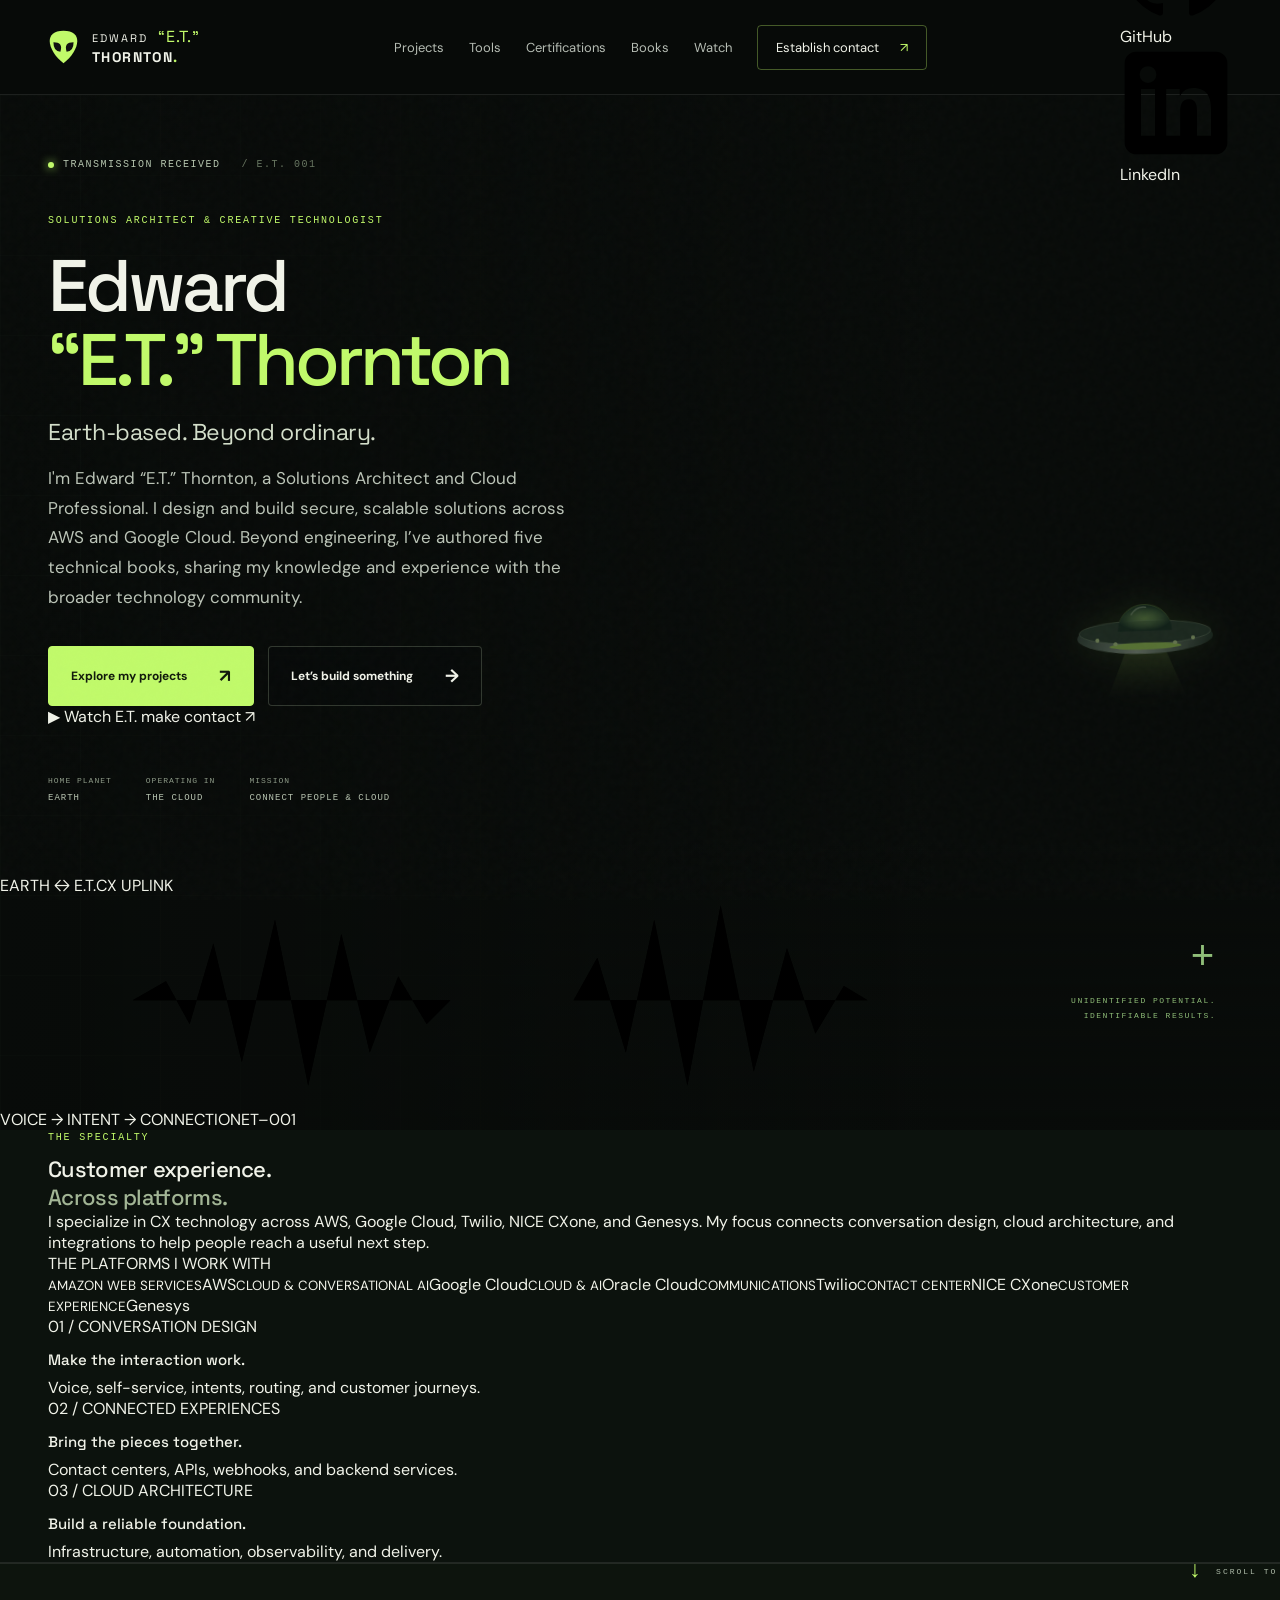
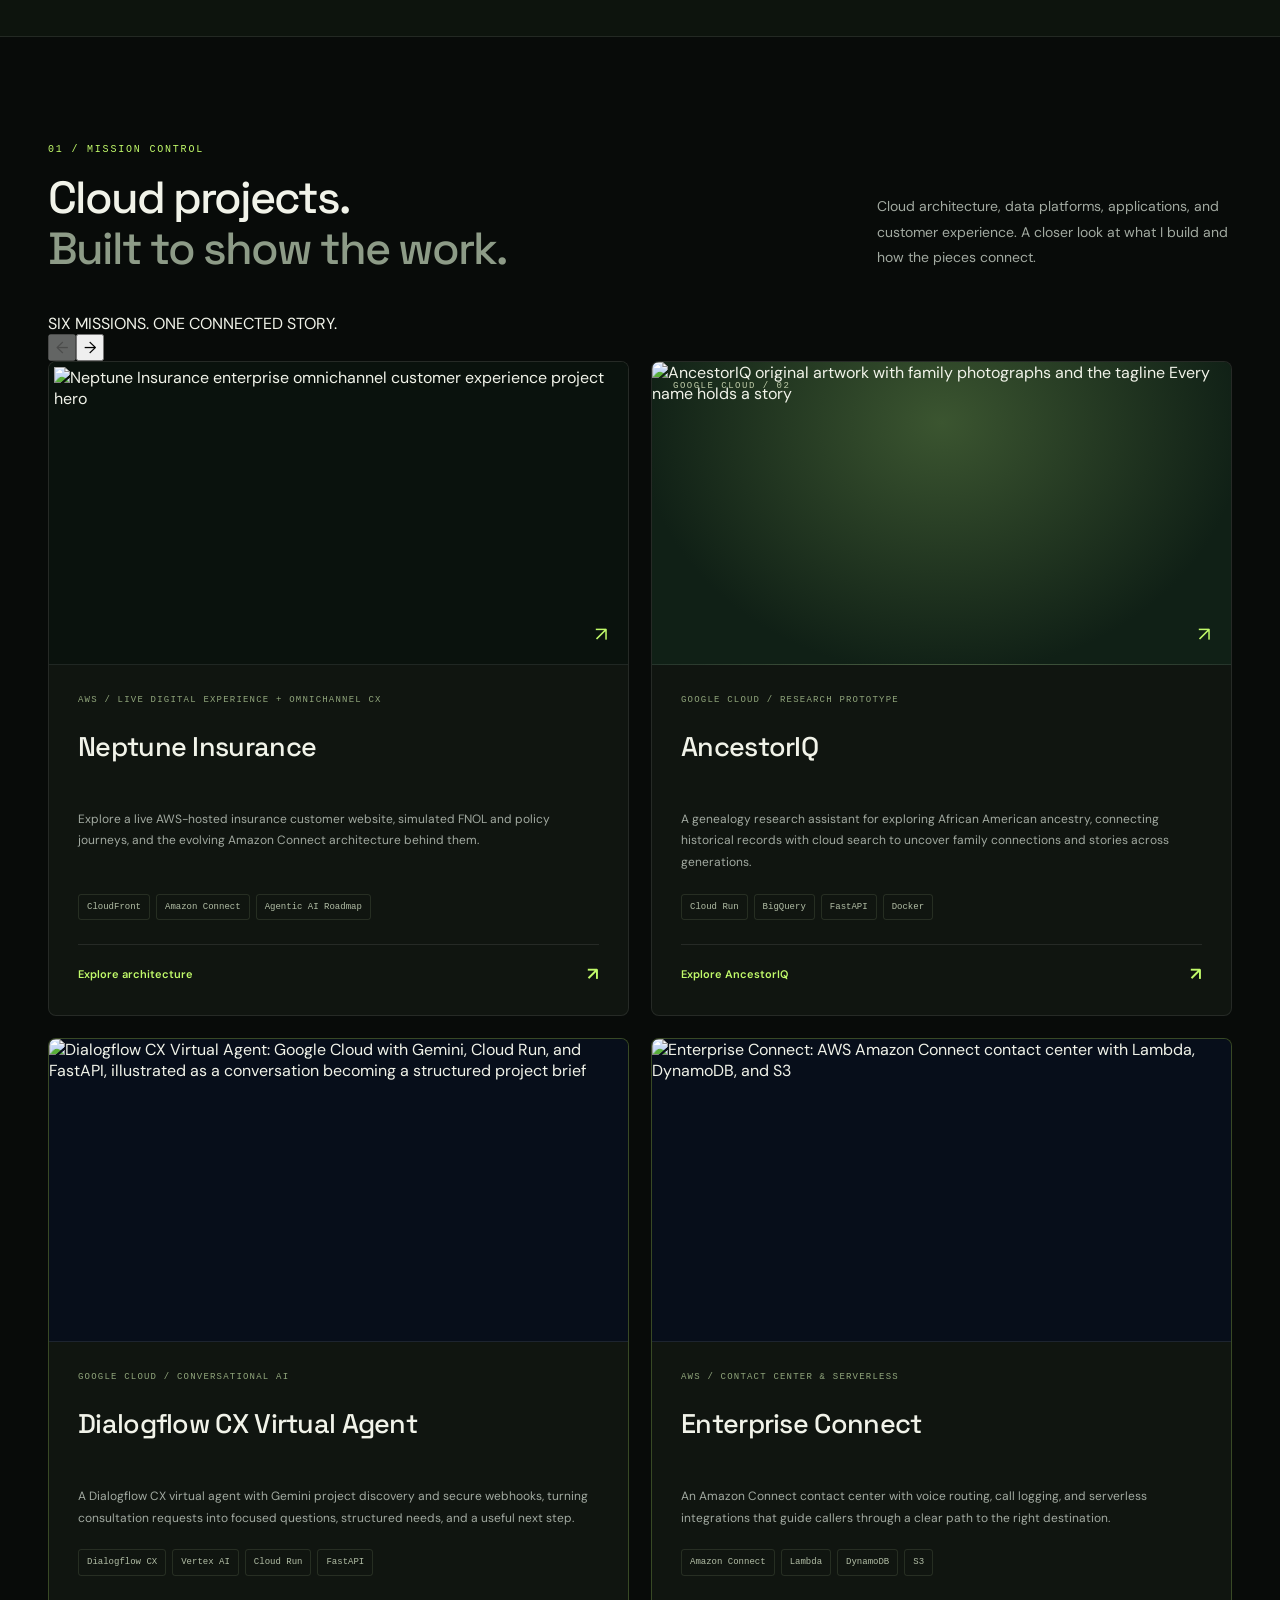
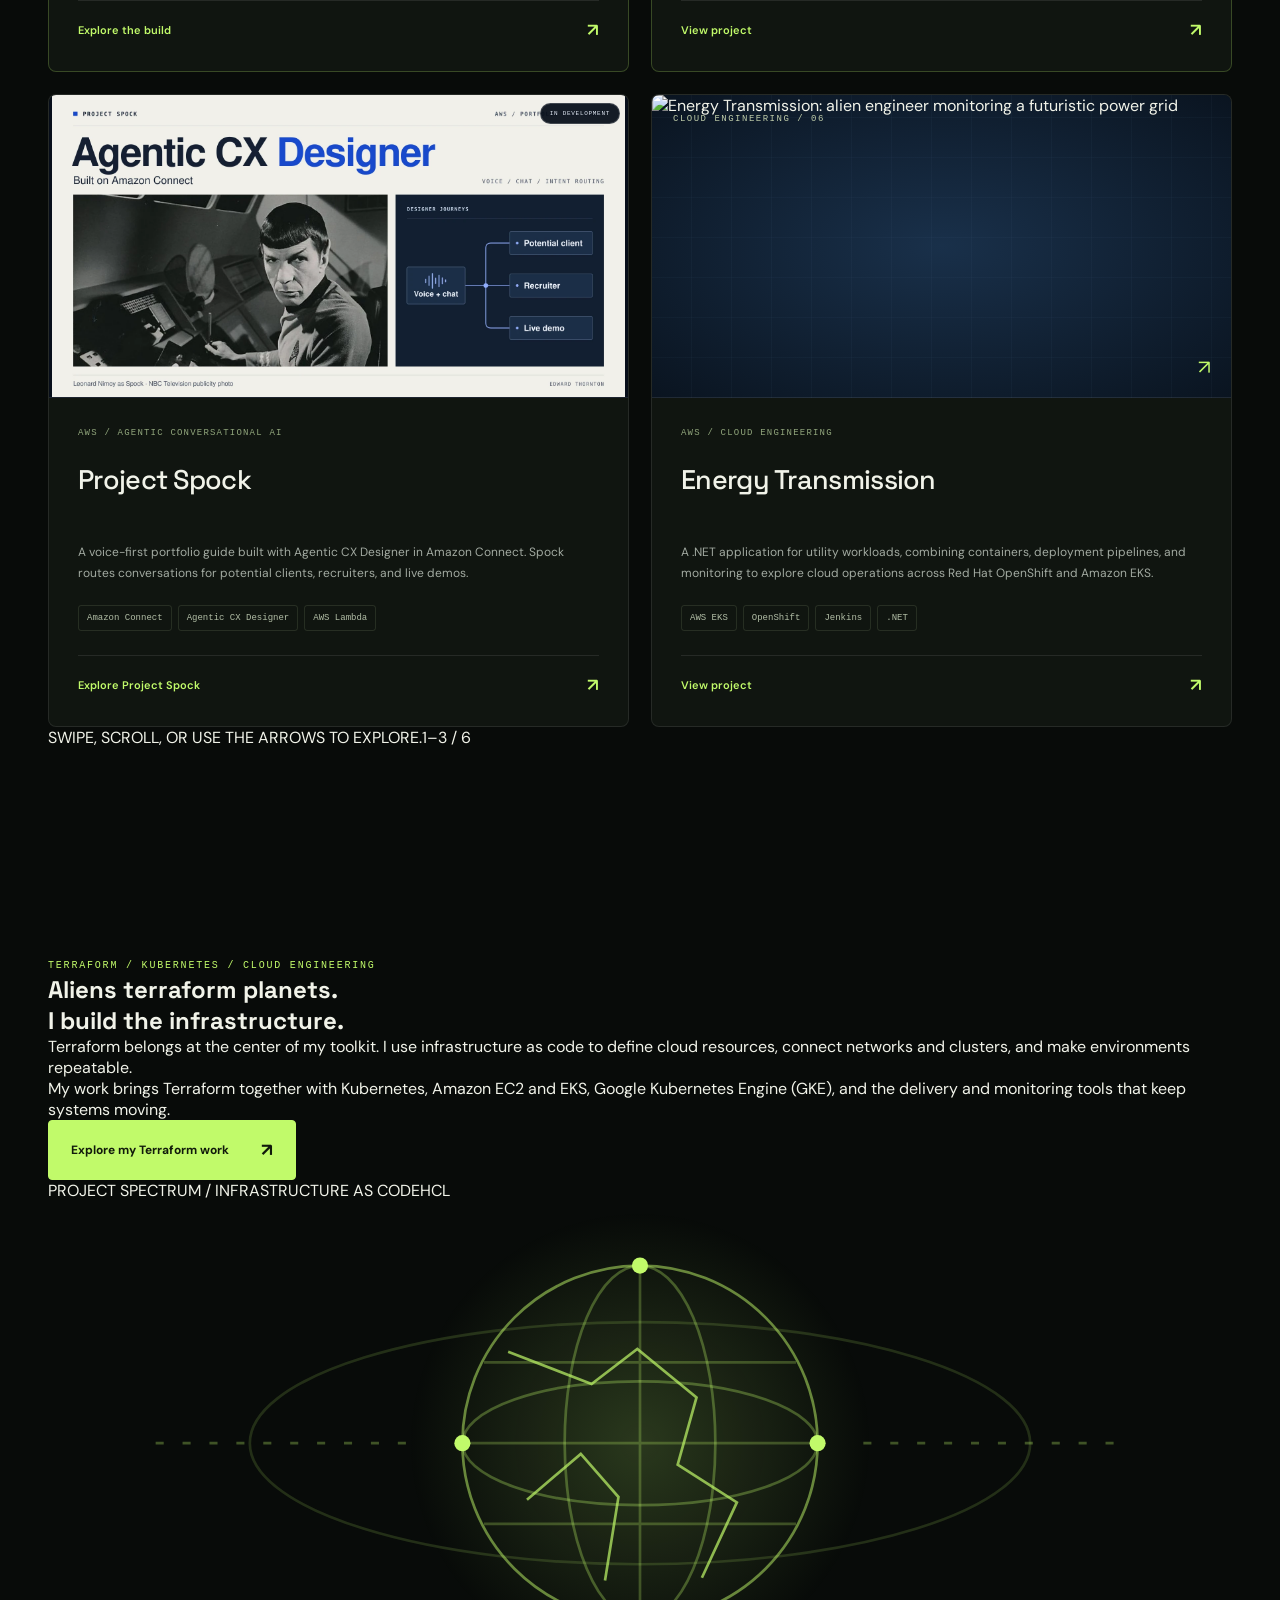
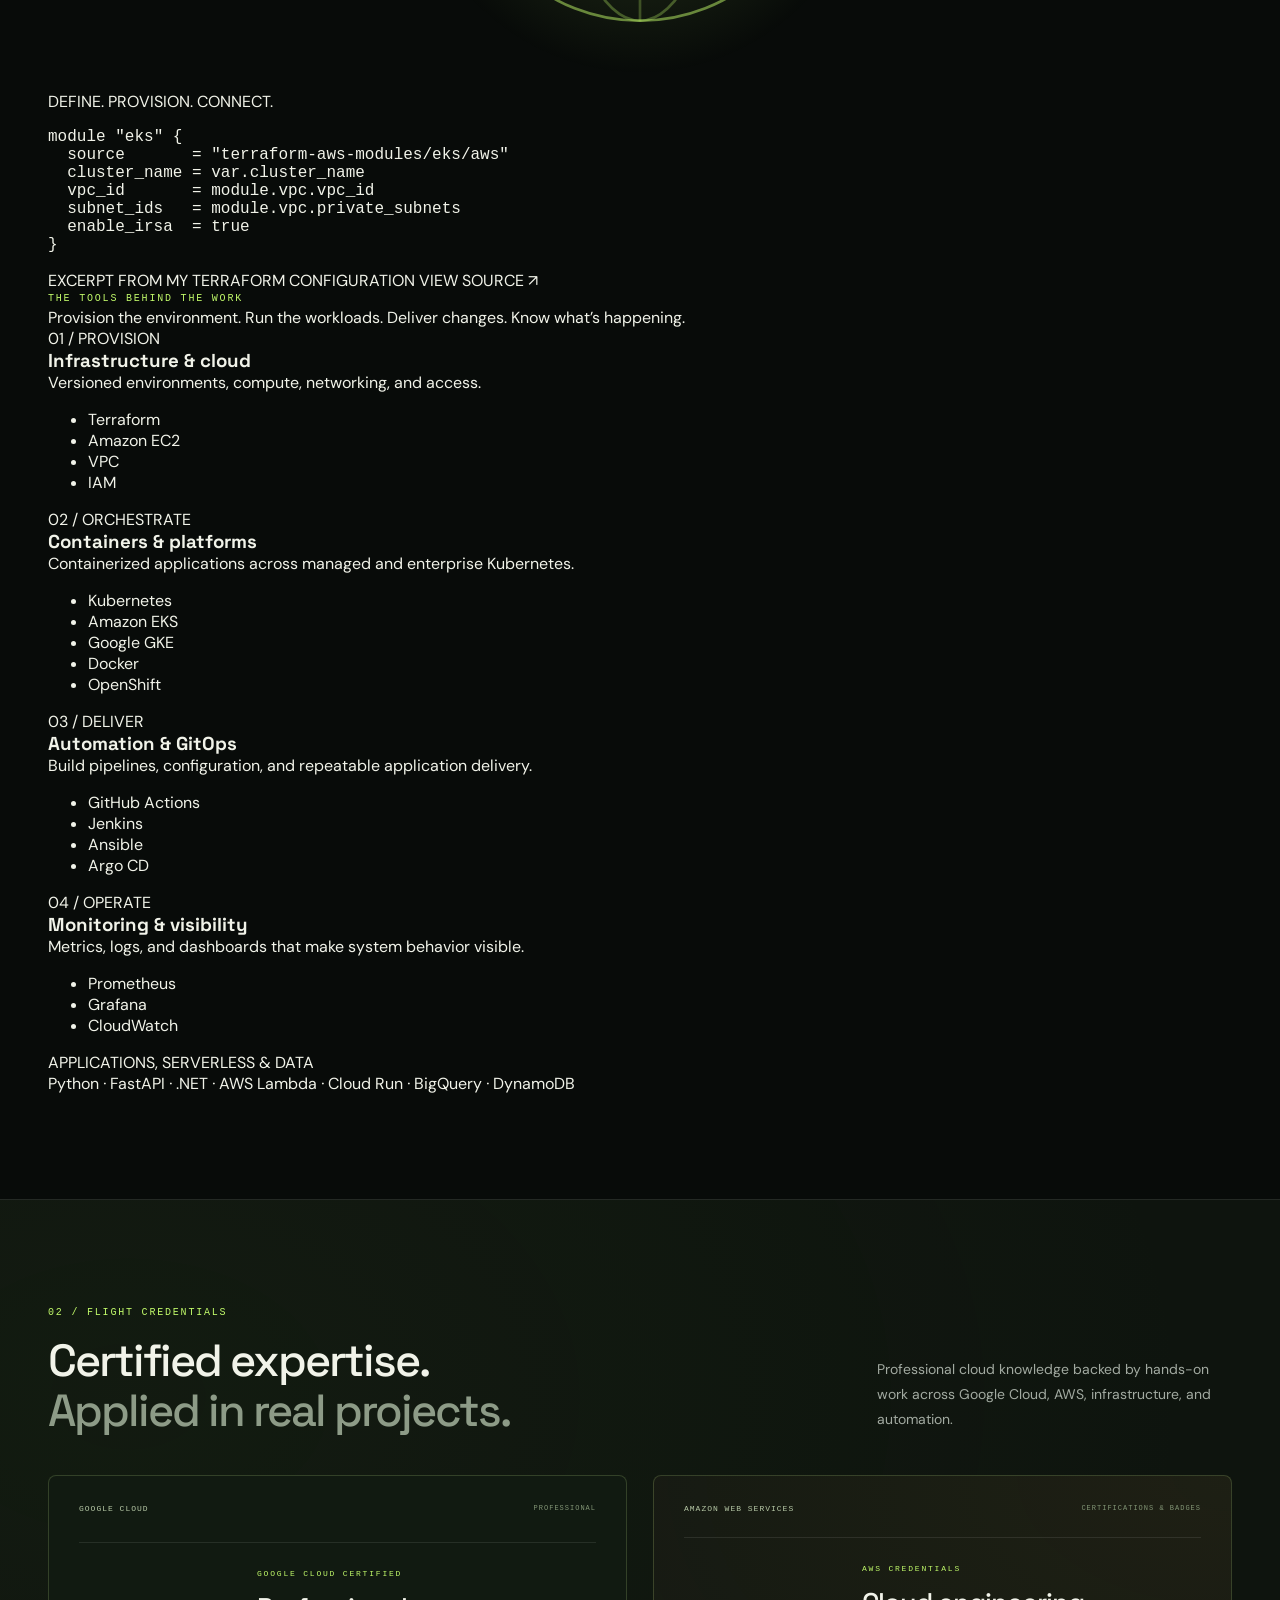
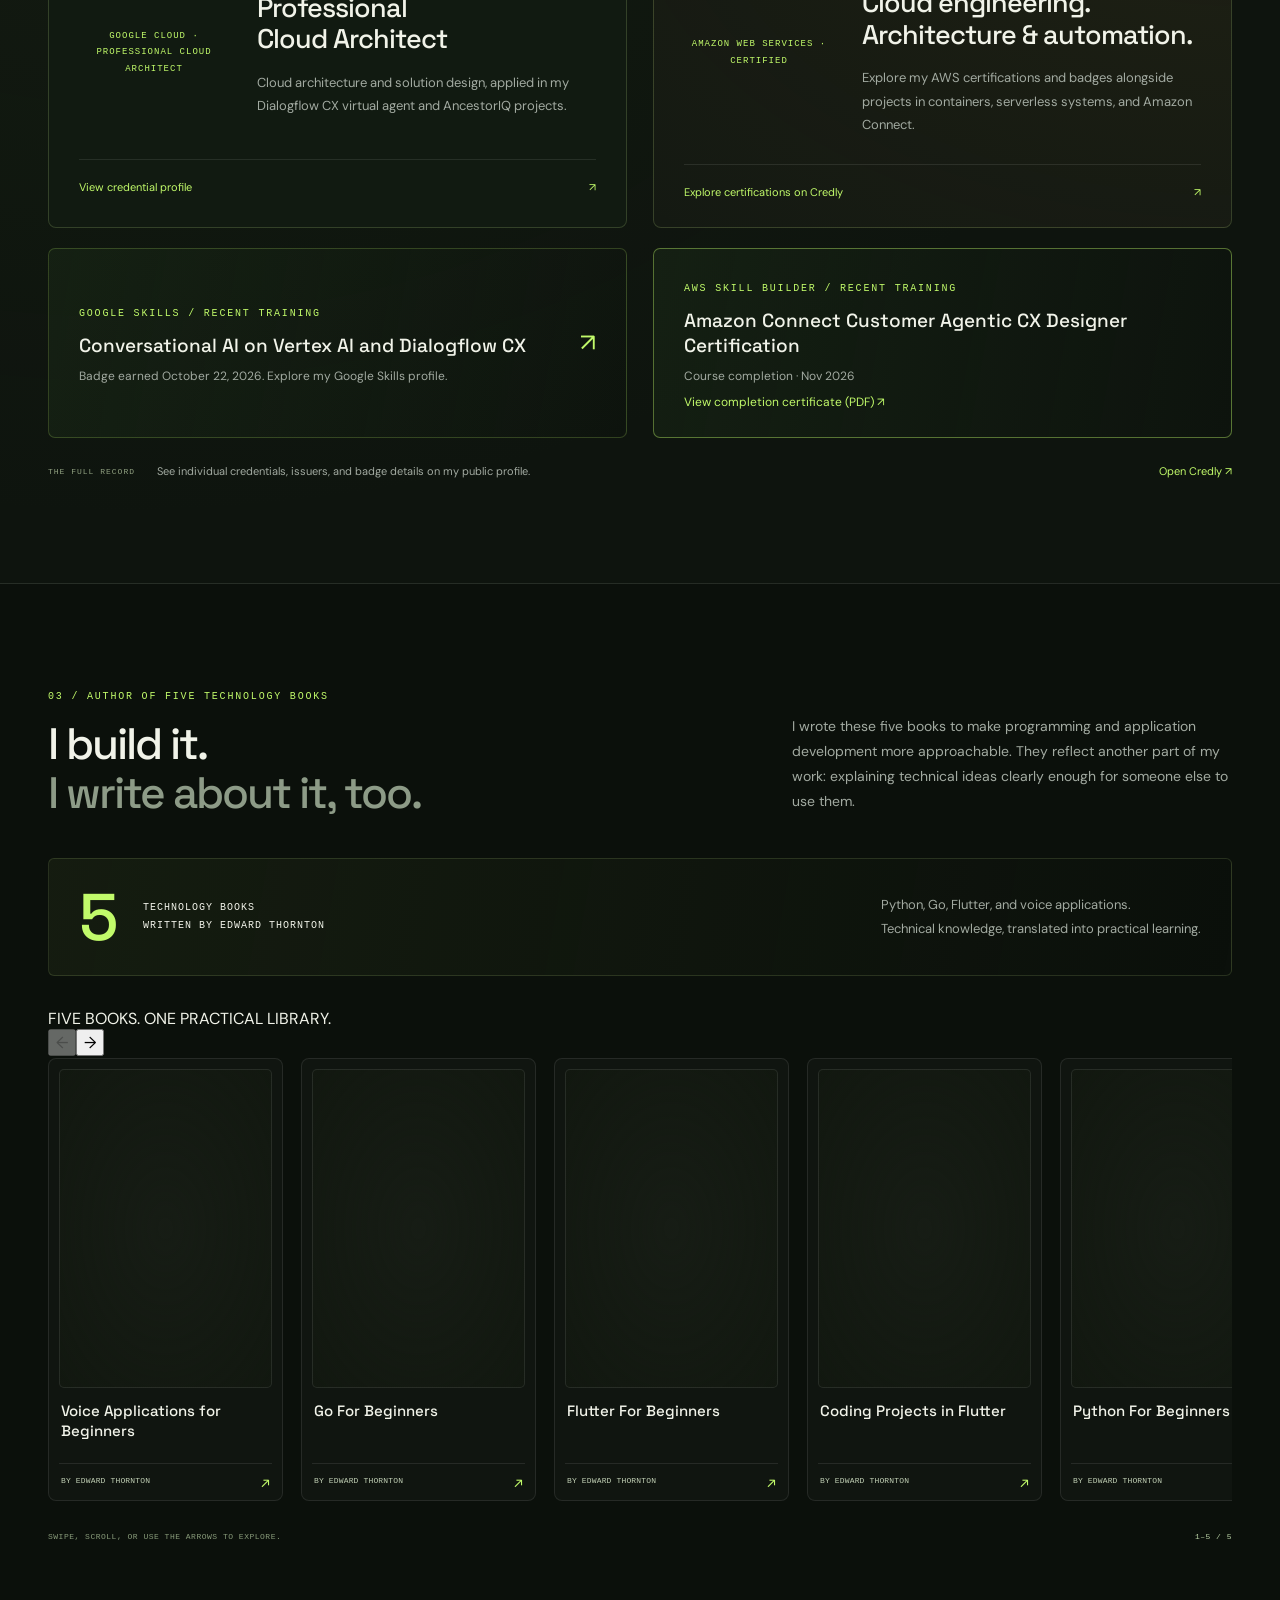
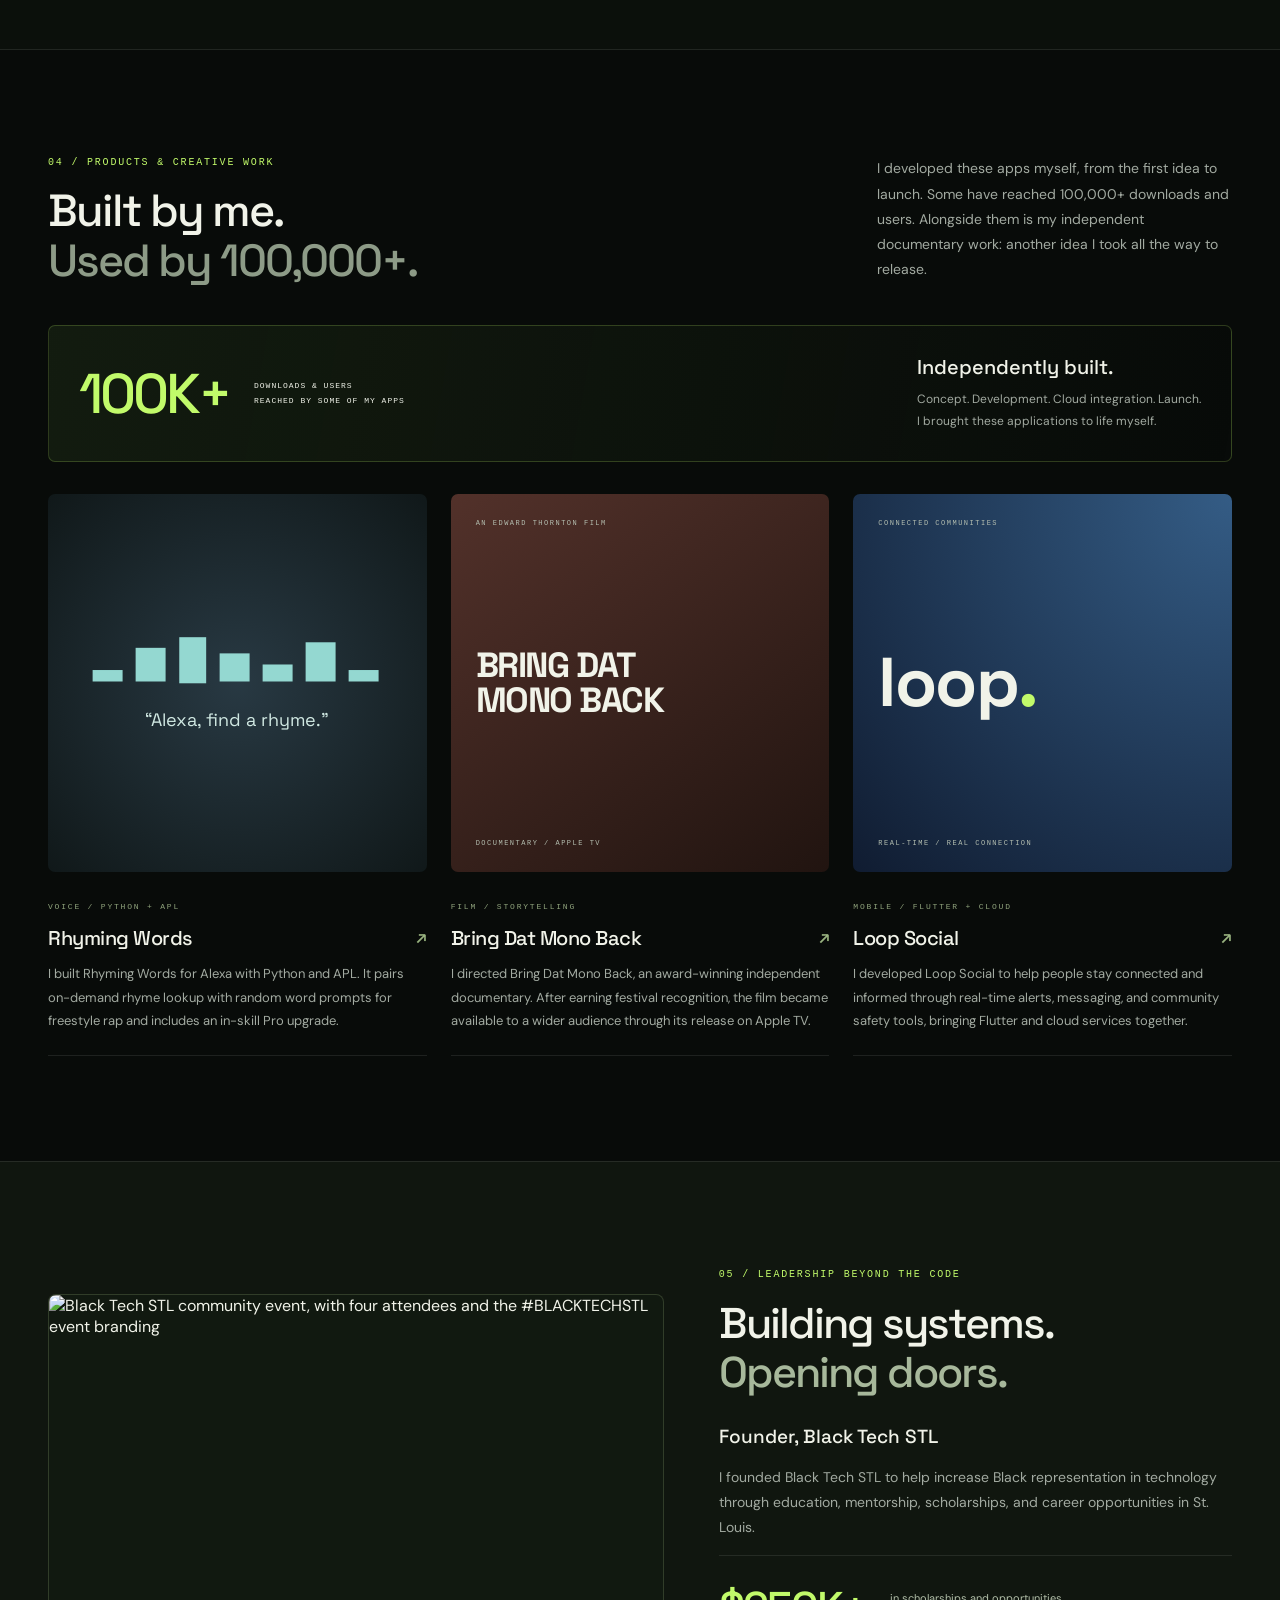
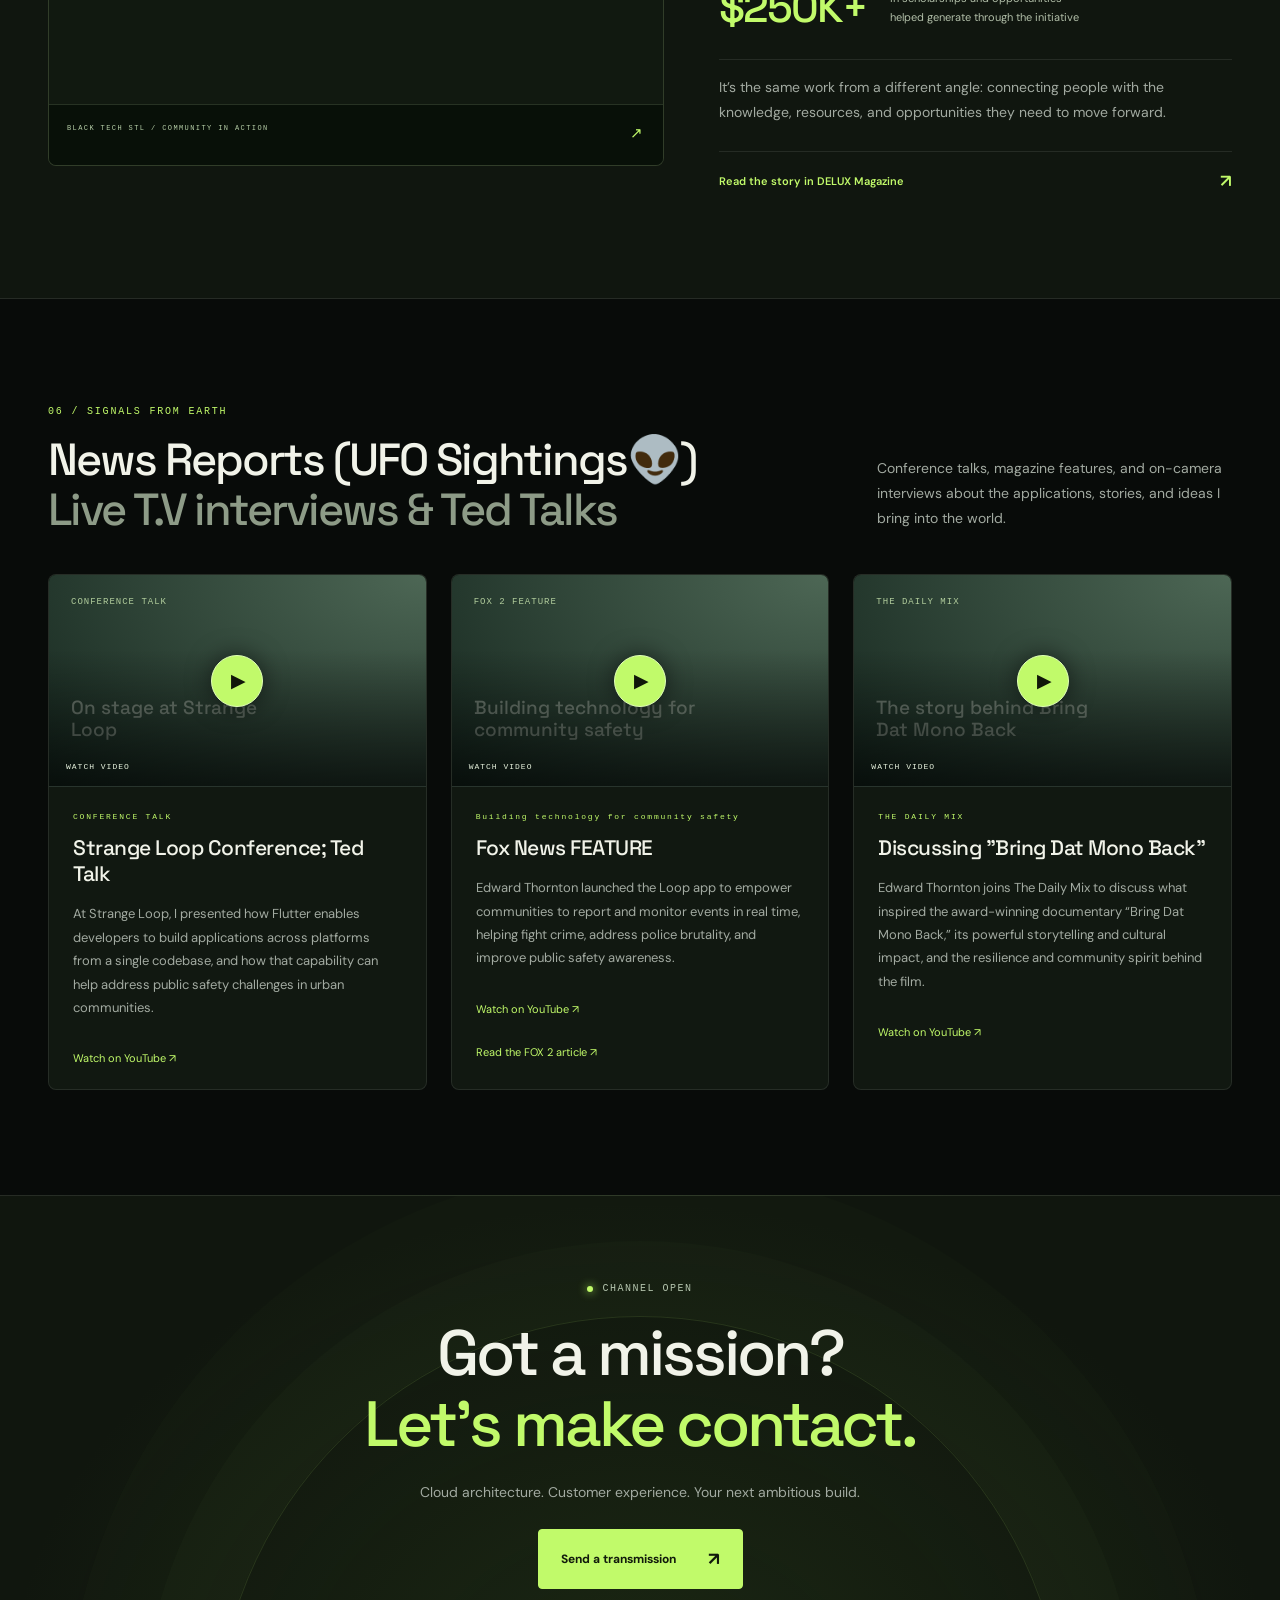
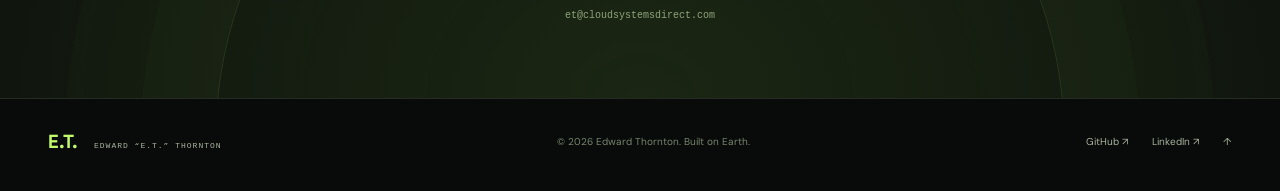
==== commit 30a51de8: "Refresh Energy Transmission artwork and correct project number to 06" ====
--- a/portfolio/index.html
+++ b/portfolio/index.html
@@ -4174,10 +4174,10 @@
                     </div>
                 </article>
                 <article class="mission "><a class="mission-visual energy" href="energy-transmission.html"><span
-                            class="serial">CLOUD ENGINEERING / 05</span>
-                        <img class="restored-project-cover energy-project-cover" src="assets/project2.png"
-                            alt="Energy Transmission project cover featuring OpenShift, .NET, EKS, and Ansible"
-                            width="1024" height="1024" loading="lazy"><span class="visual-arrow">↗</span>
+                            class="serial">CLOUD ENGINEERING / 06</span>
+                        <img class="restored-project-cover energy-project-cover" src="assets/energy-transmission-alien.webp"
+                            alt="Energy Transmission: alien engineer monitoring a futuristic power grid"
+                            width="1672" height="941" loading="lazy"><span class="visual-arrow">↗</span>
                     </a>
                     <div class="mission-body">
                         <div class="mission-type">AWS / CLOUD ENGINEERING</div>
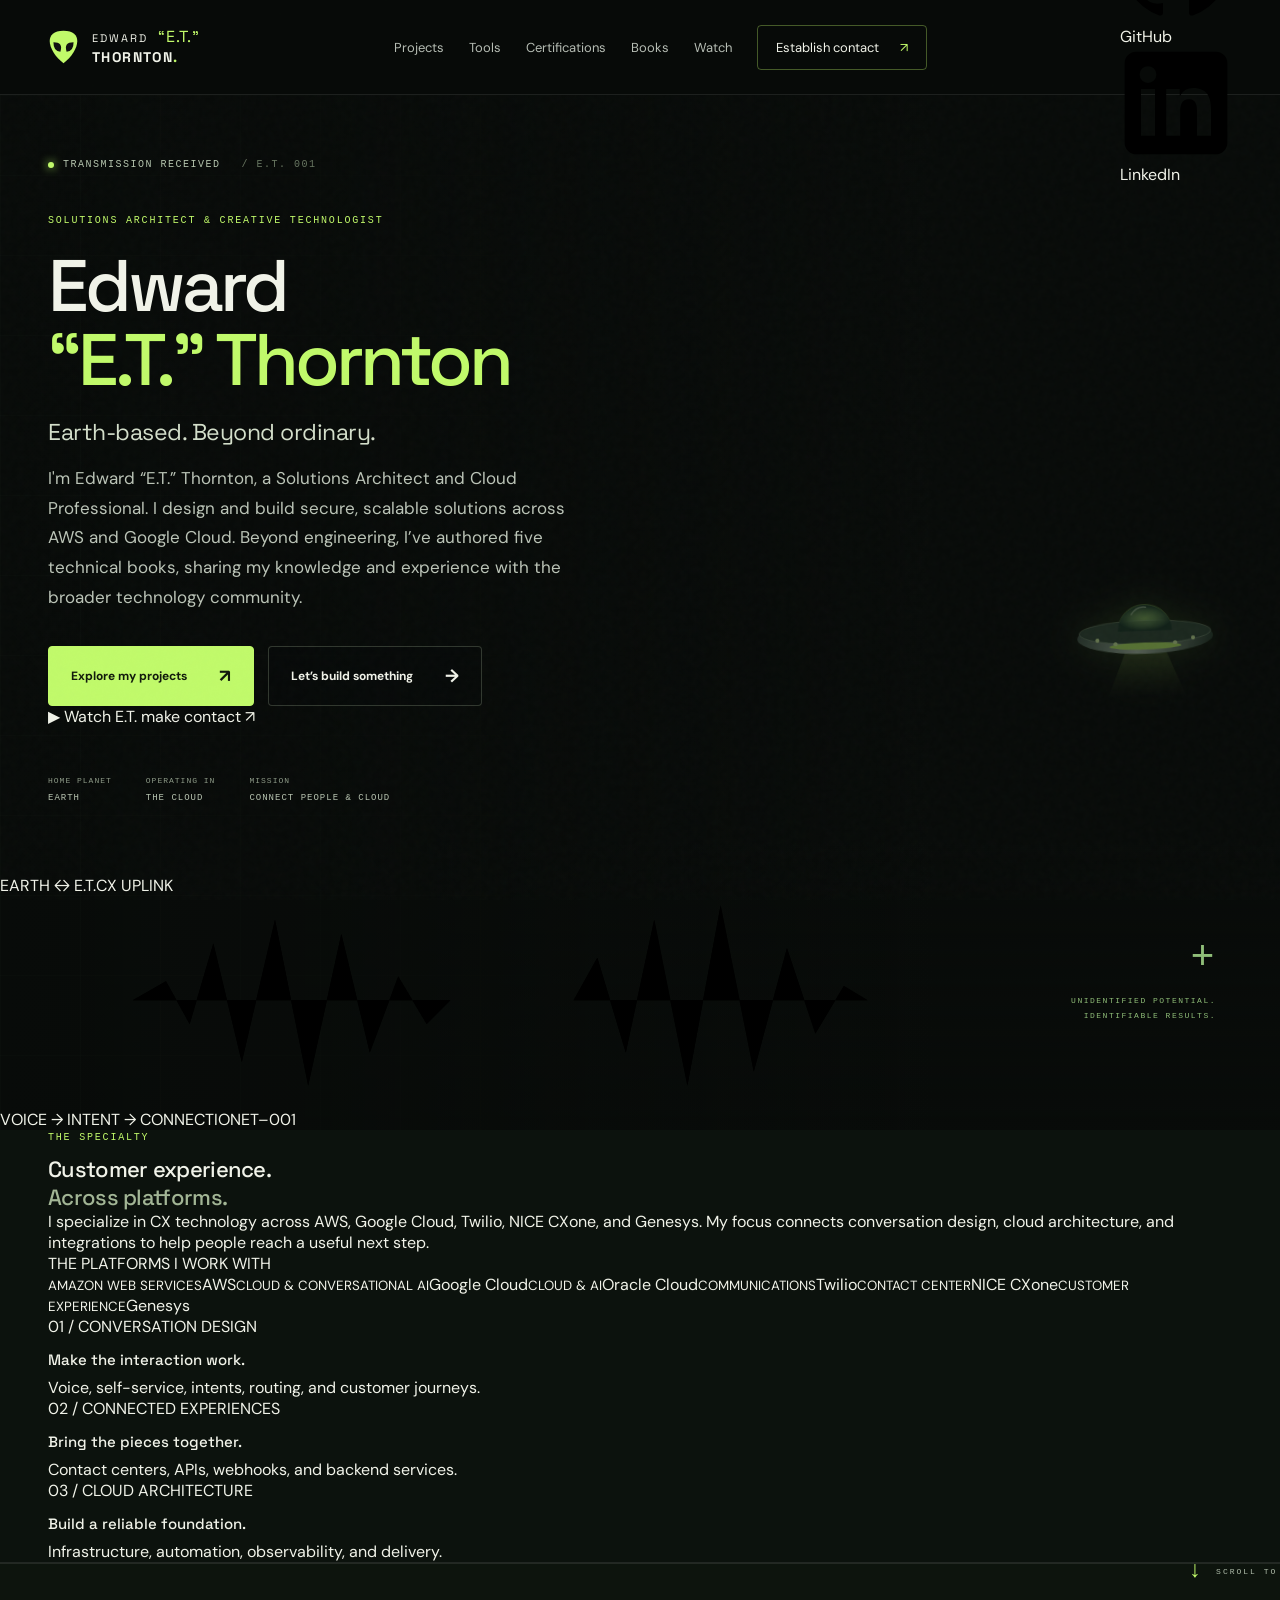
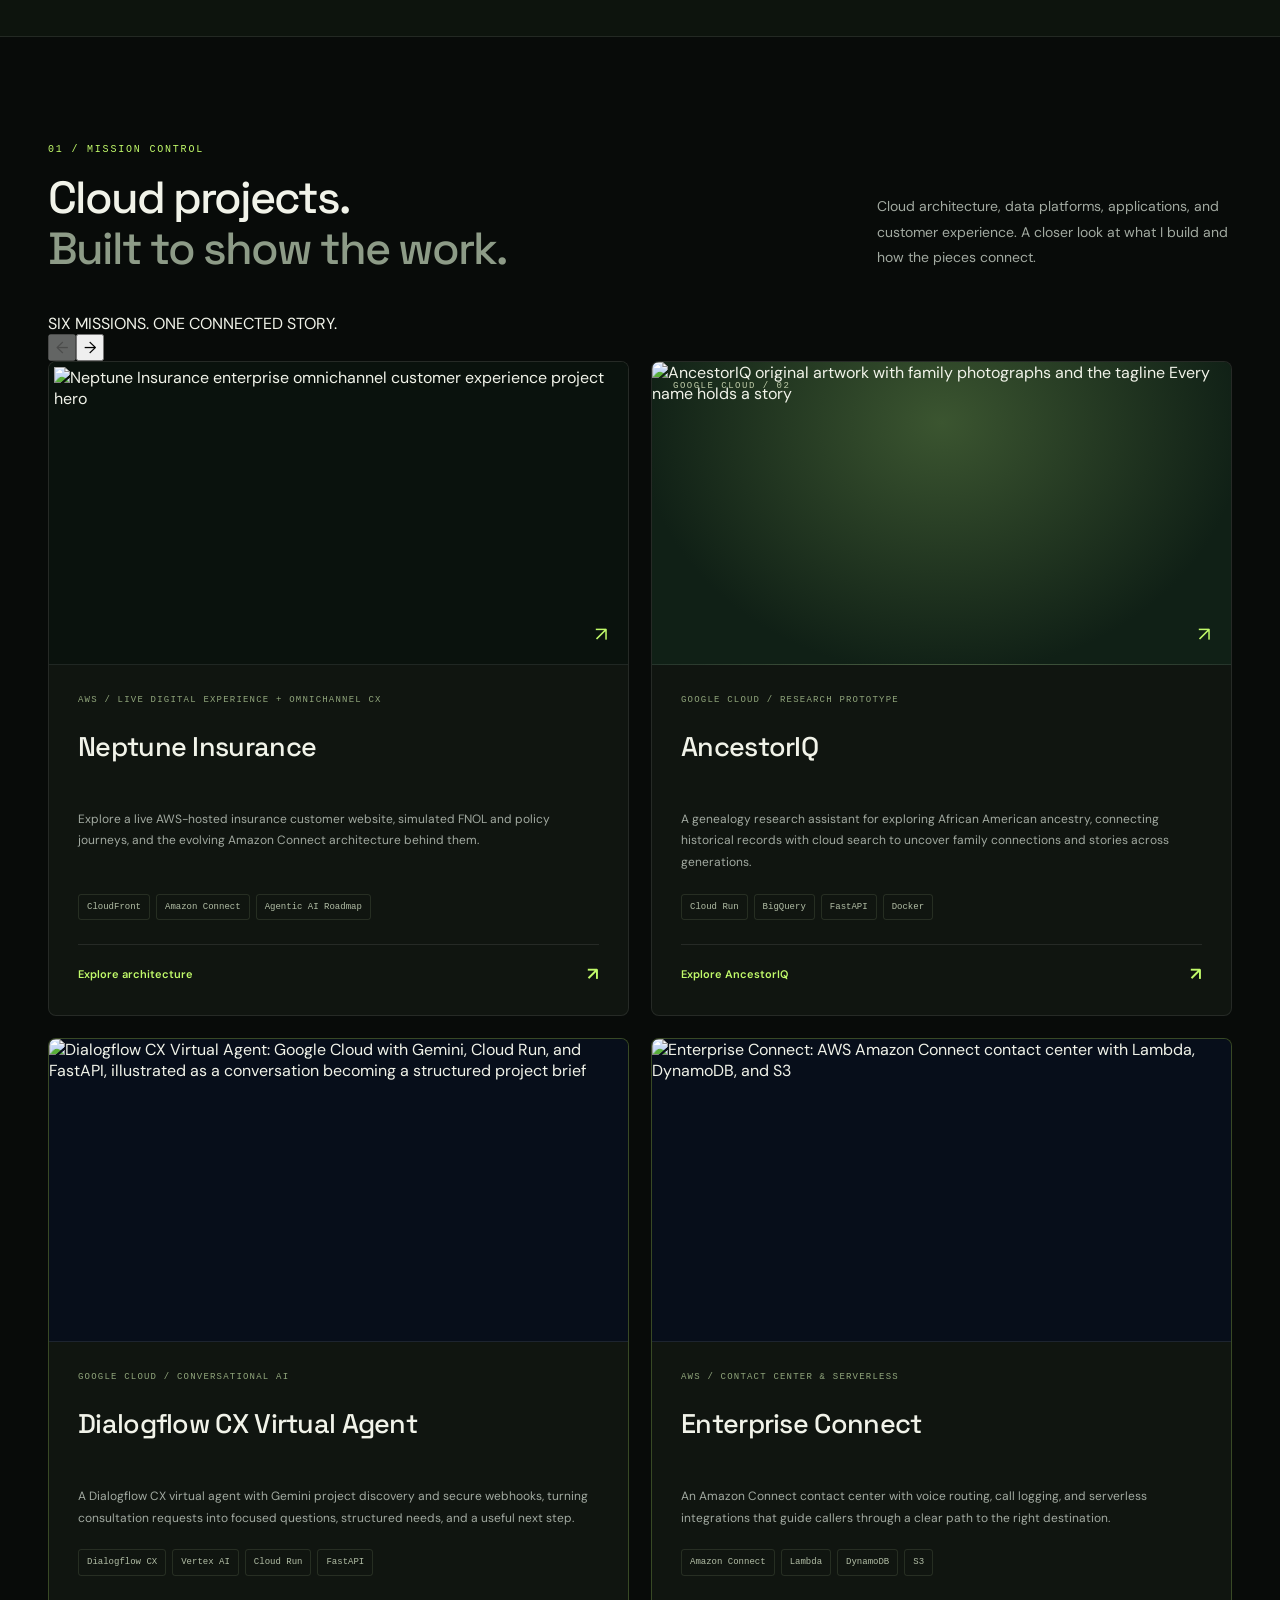
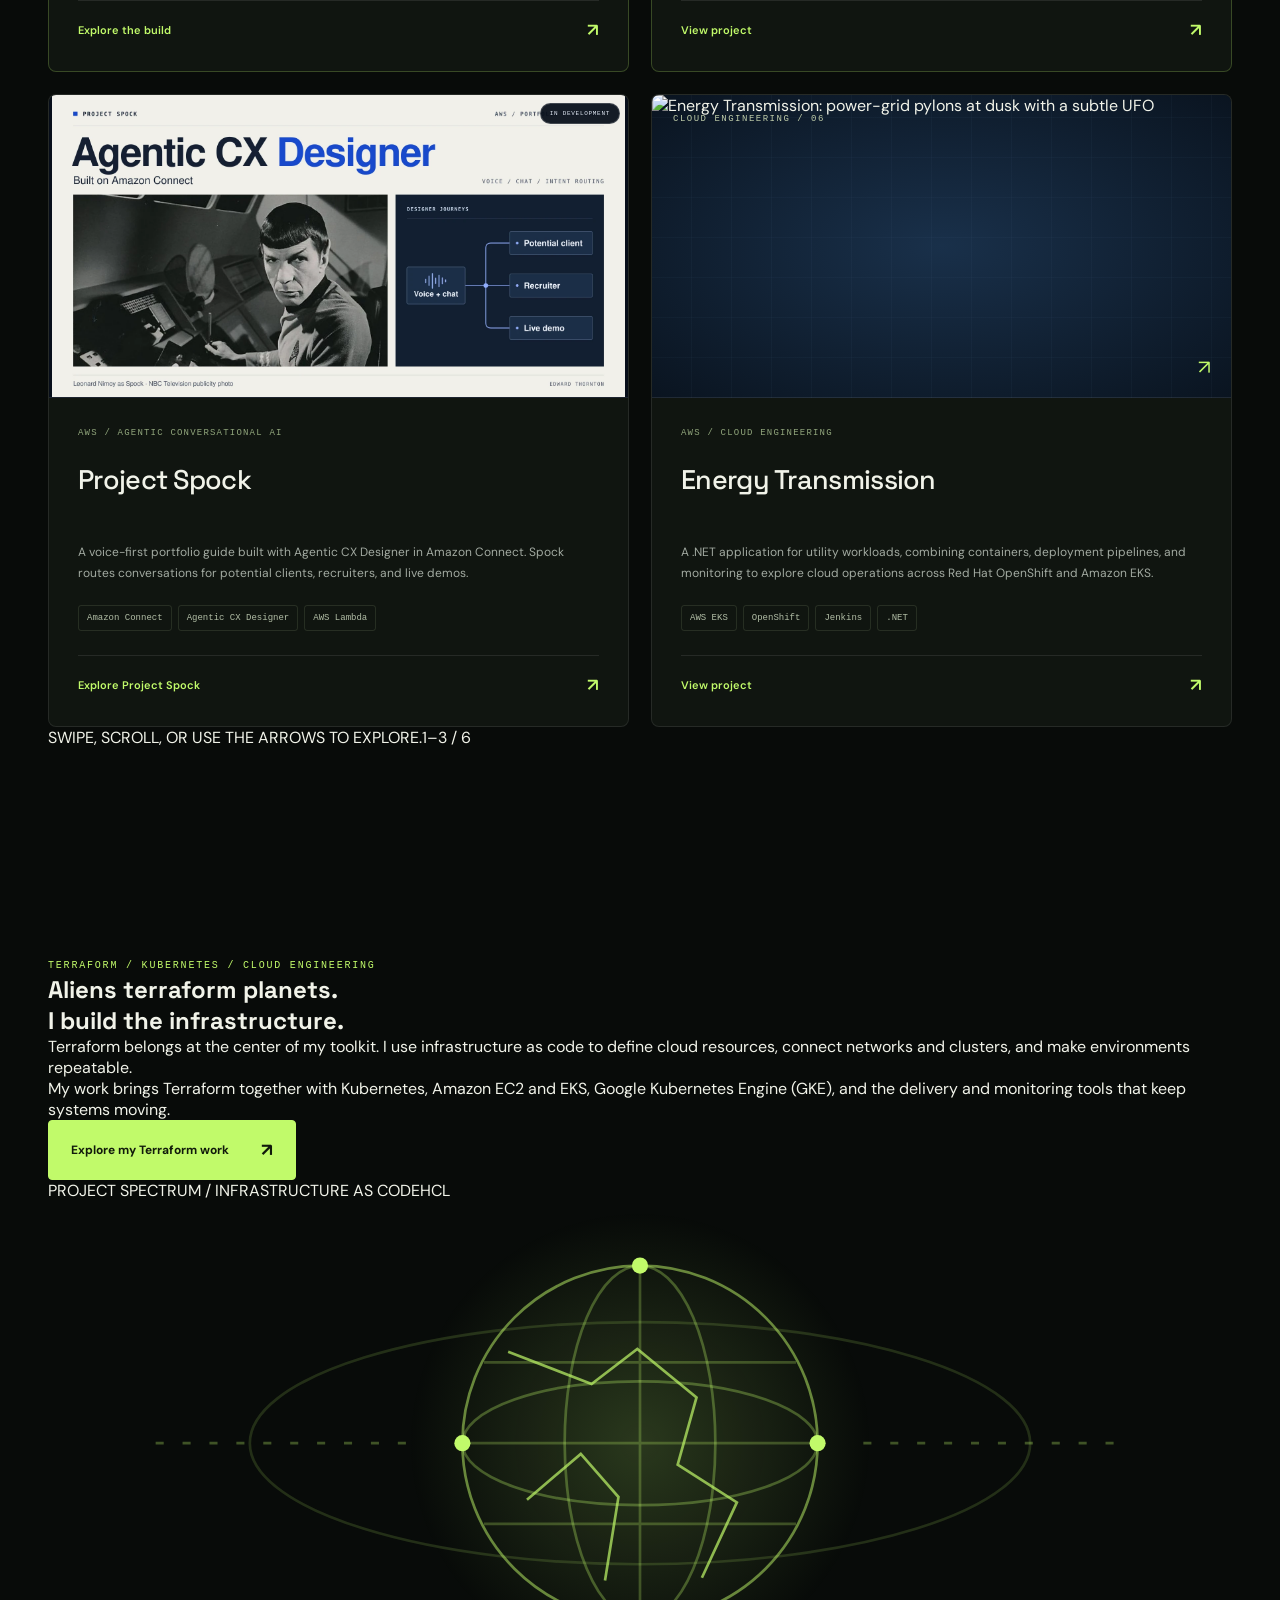
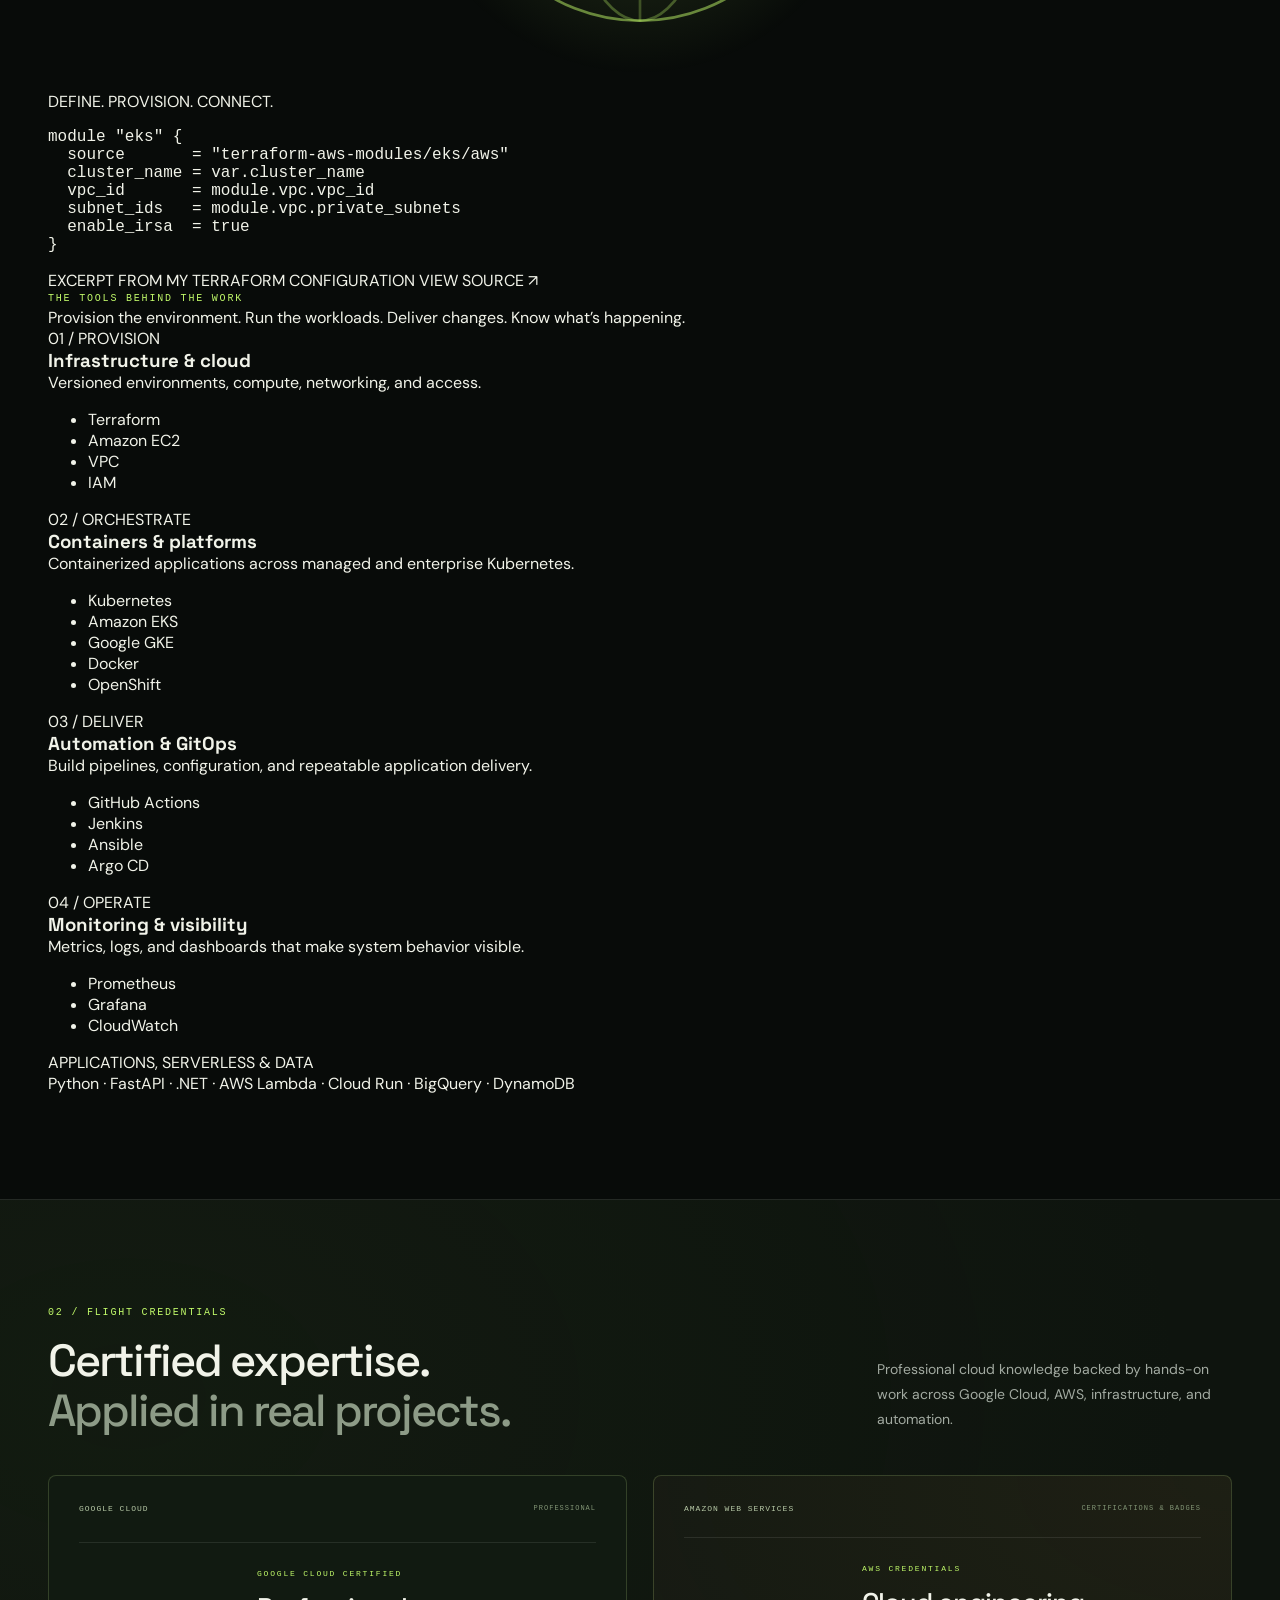
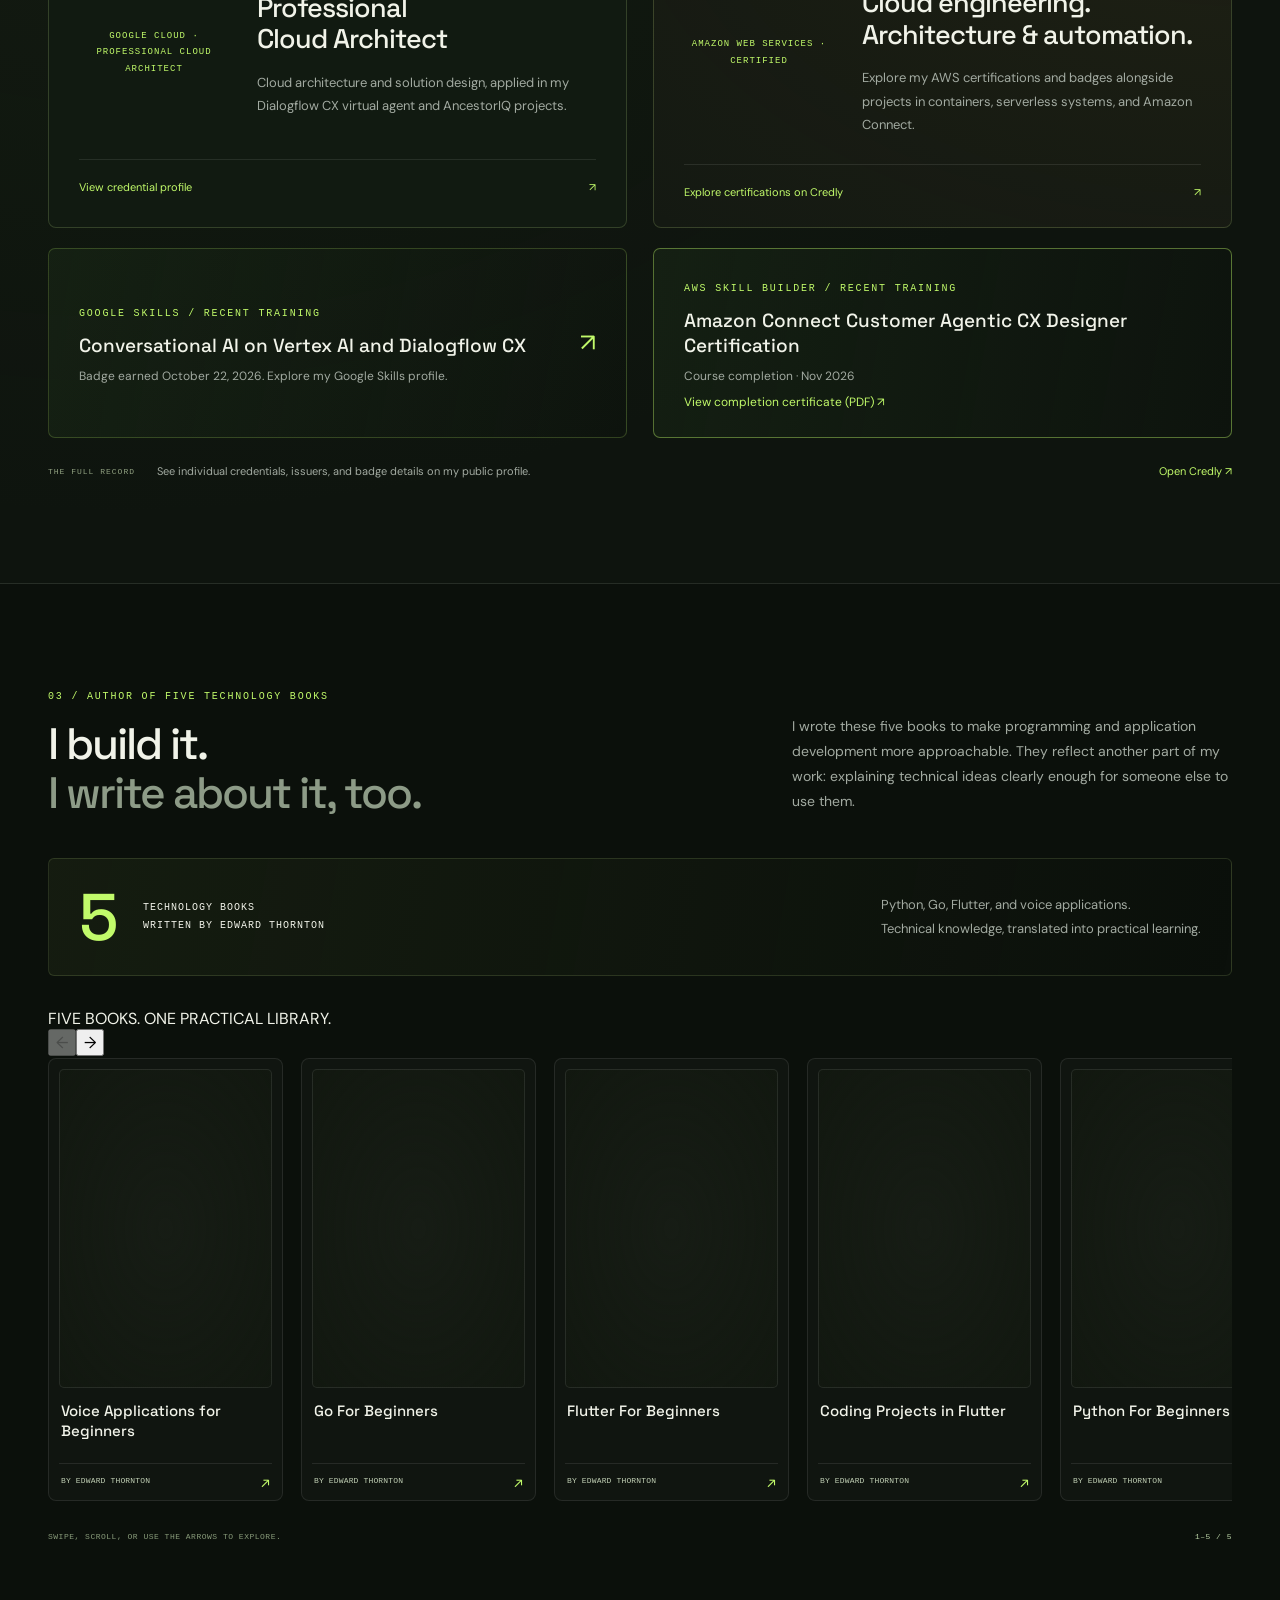
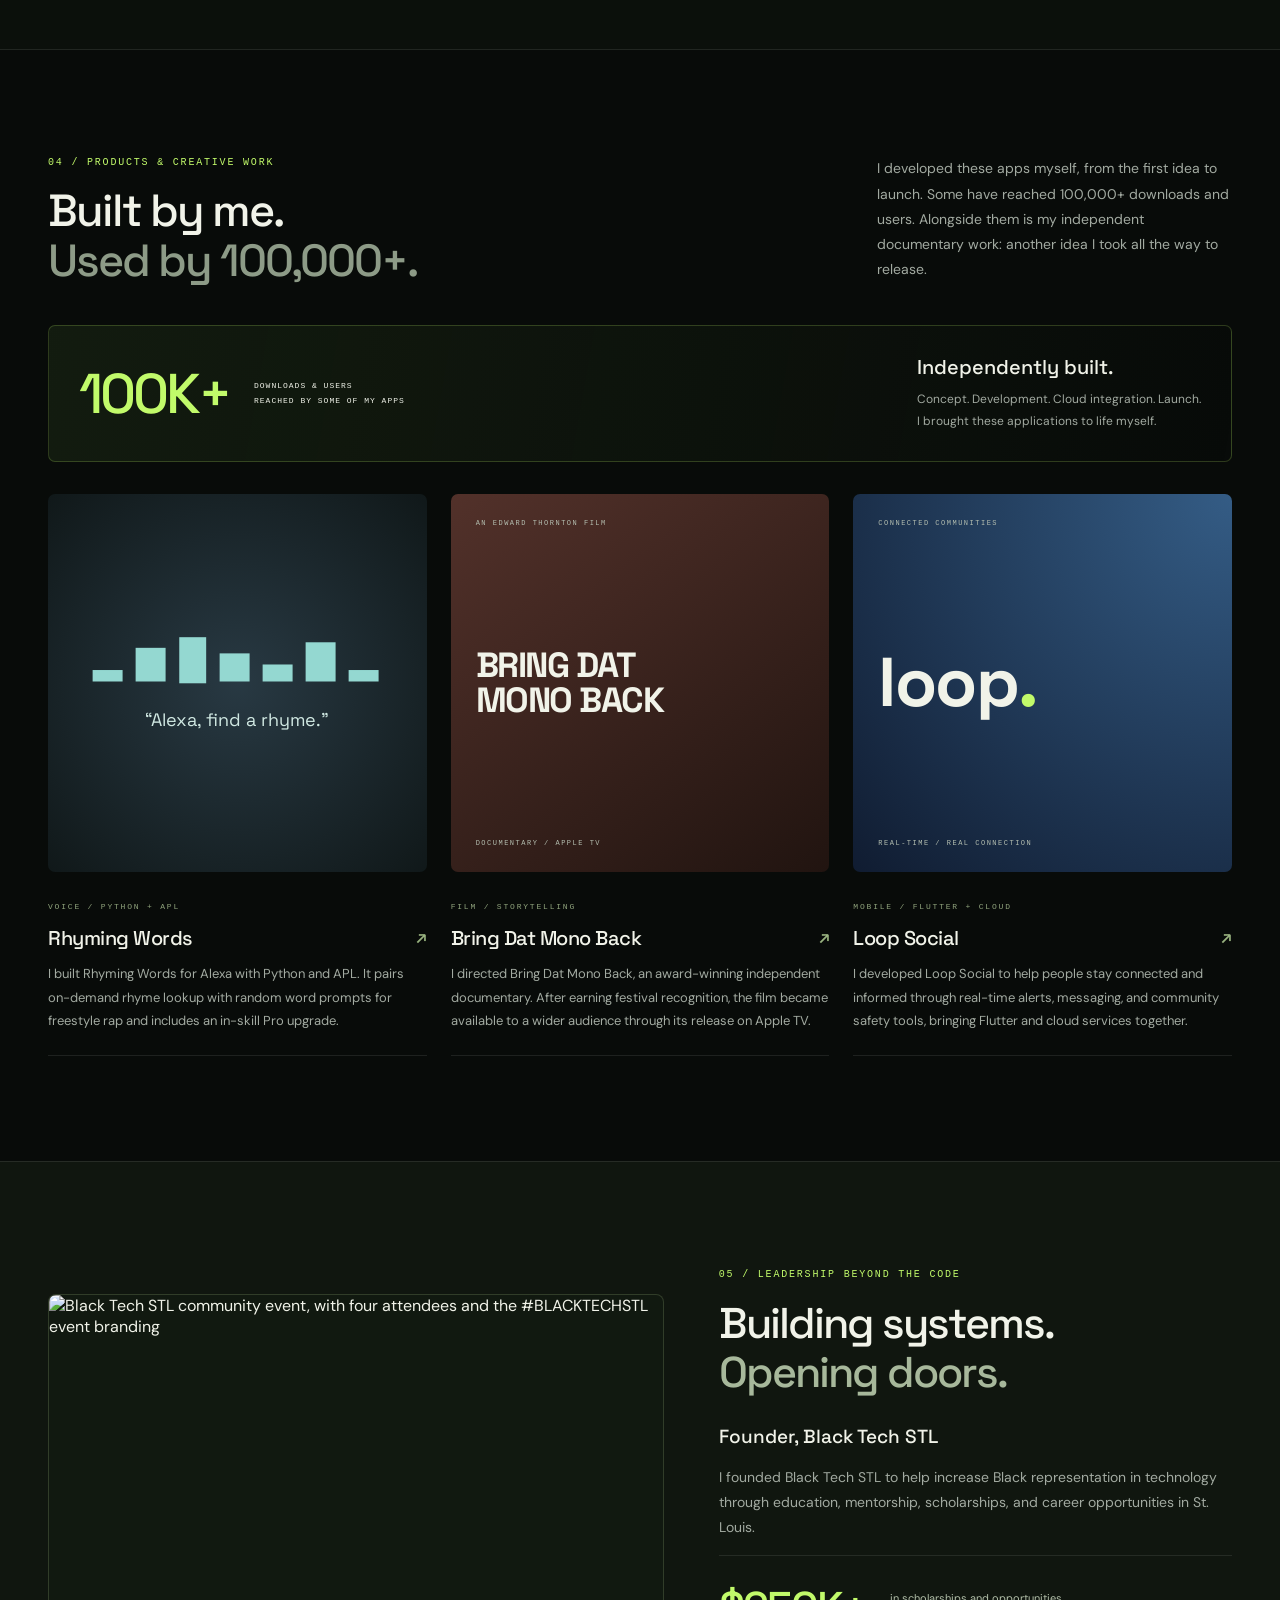
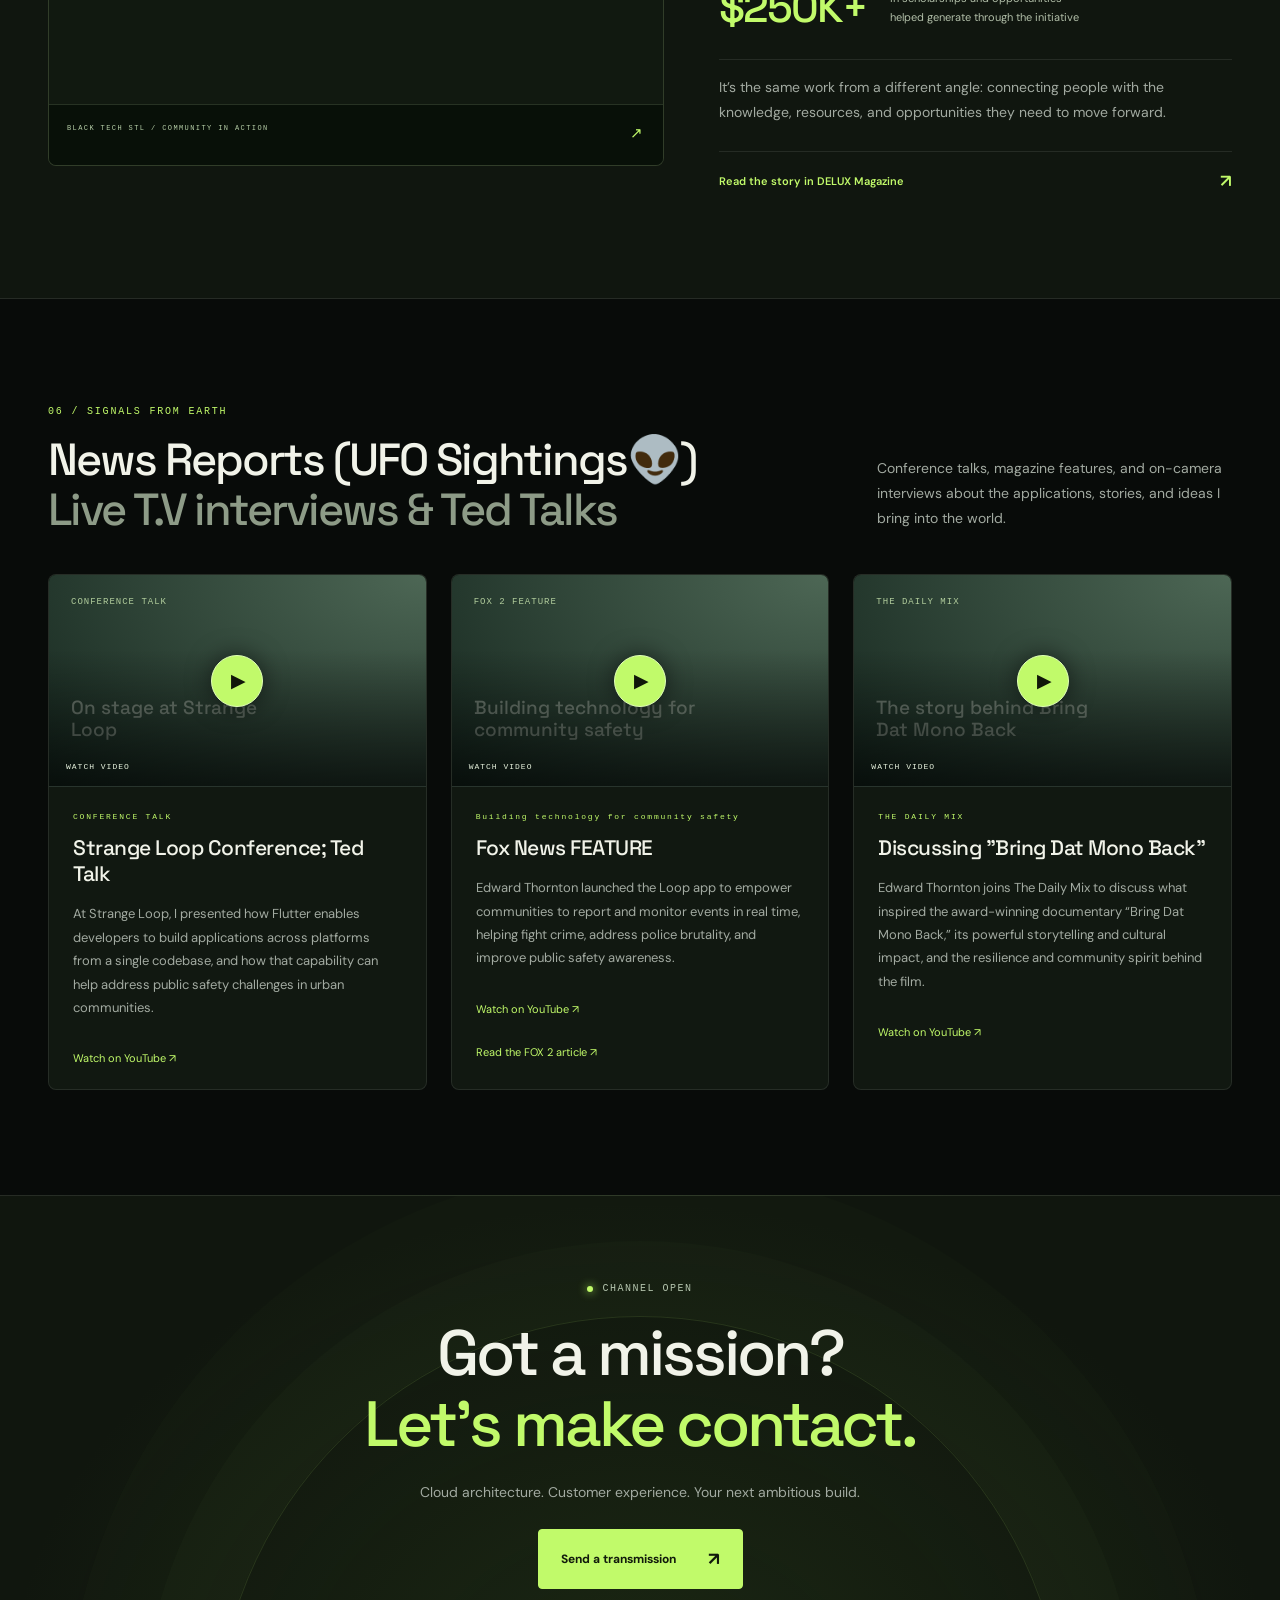
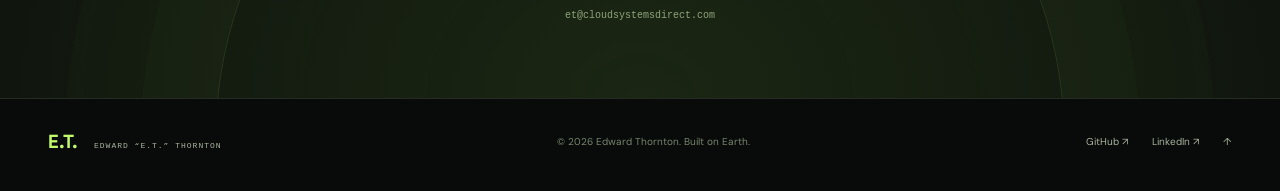
==== commit 949b232f: "Sync approved Energy Transmission artwork in portfolio source" ====
--- a/portfolio/index.html
+++ b/portfolio/index.html
@@ -4175,8 +4175,8 @@
                 </article>
                 <article class="mission "><a class="mission-visual energy" href="energy-transmission.html"><span
                             class="serial">CLOUD ENGINEERING / 06</span>
-                        <img class="restored-project-cover energy-project-cover" src="assets/energy-transmission-alien.webp"
-                            alt="Energy Transmission: alien engineer monitoring a futuristic power grid"
+                        <img class="restored-project-cover energy-project-cover" src="assets/energy-transmission-cover.png"
+                            alt="Energy Transmission: power-grid pylons at dusk with a subtle UFO"
                             width="1672" height="941" loading="lazy"><span class="visual-arrow">↗</span>
                     </a>
                     <div class="mission-body">
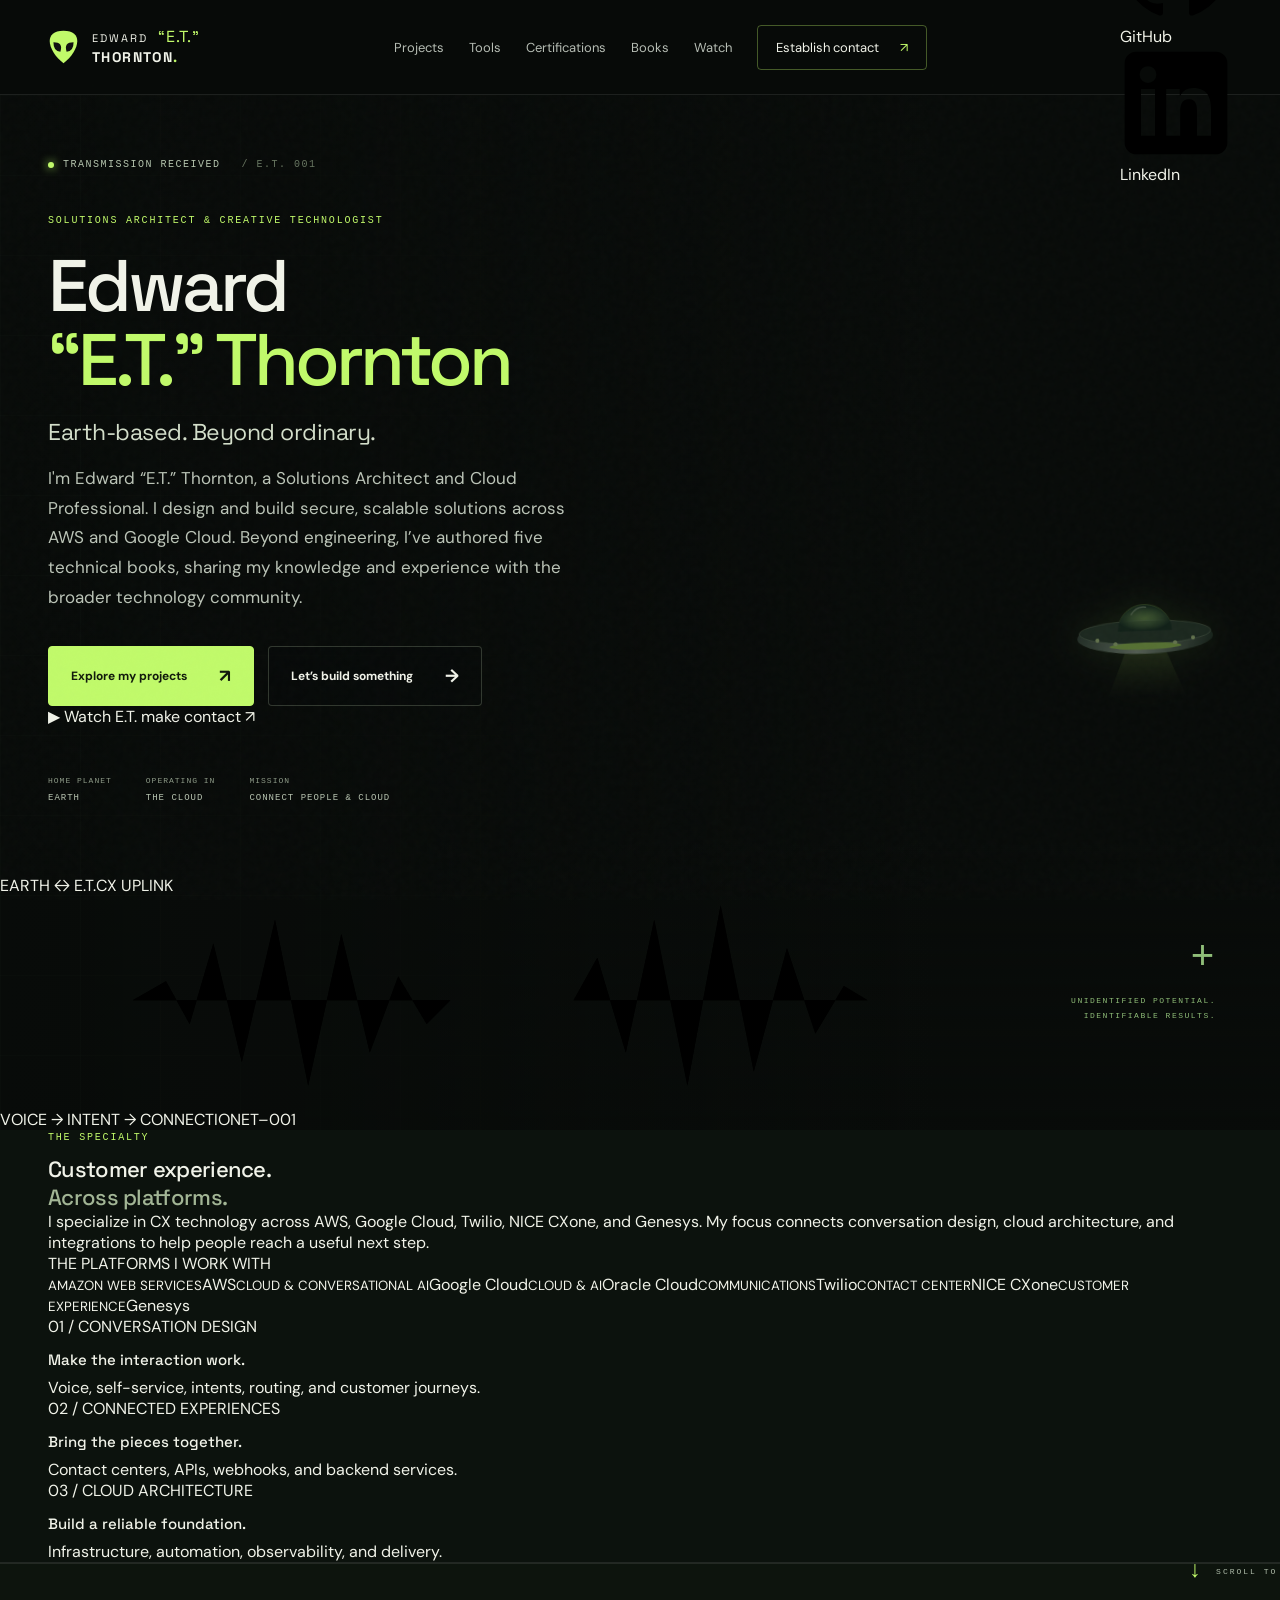
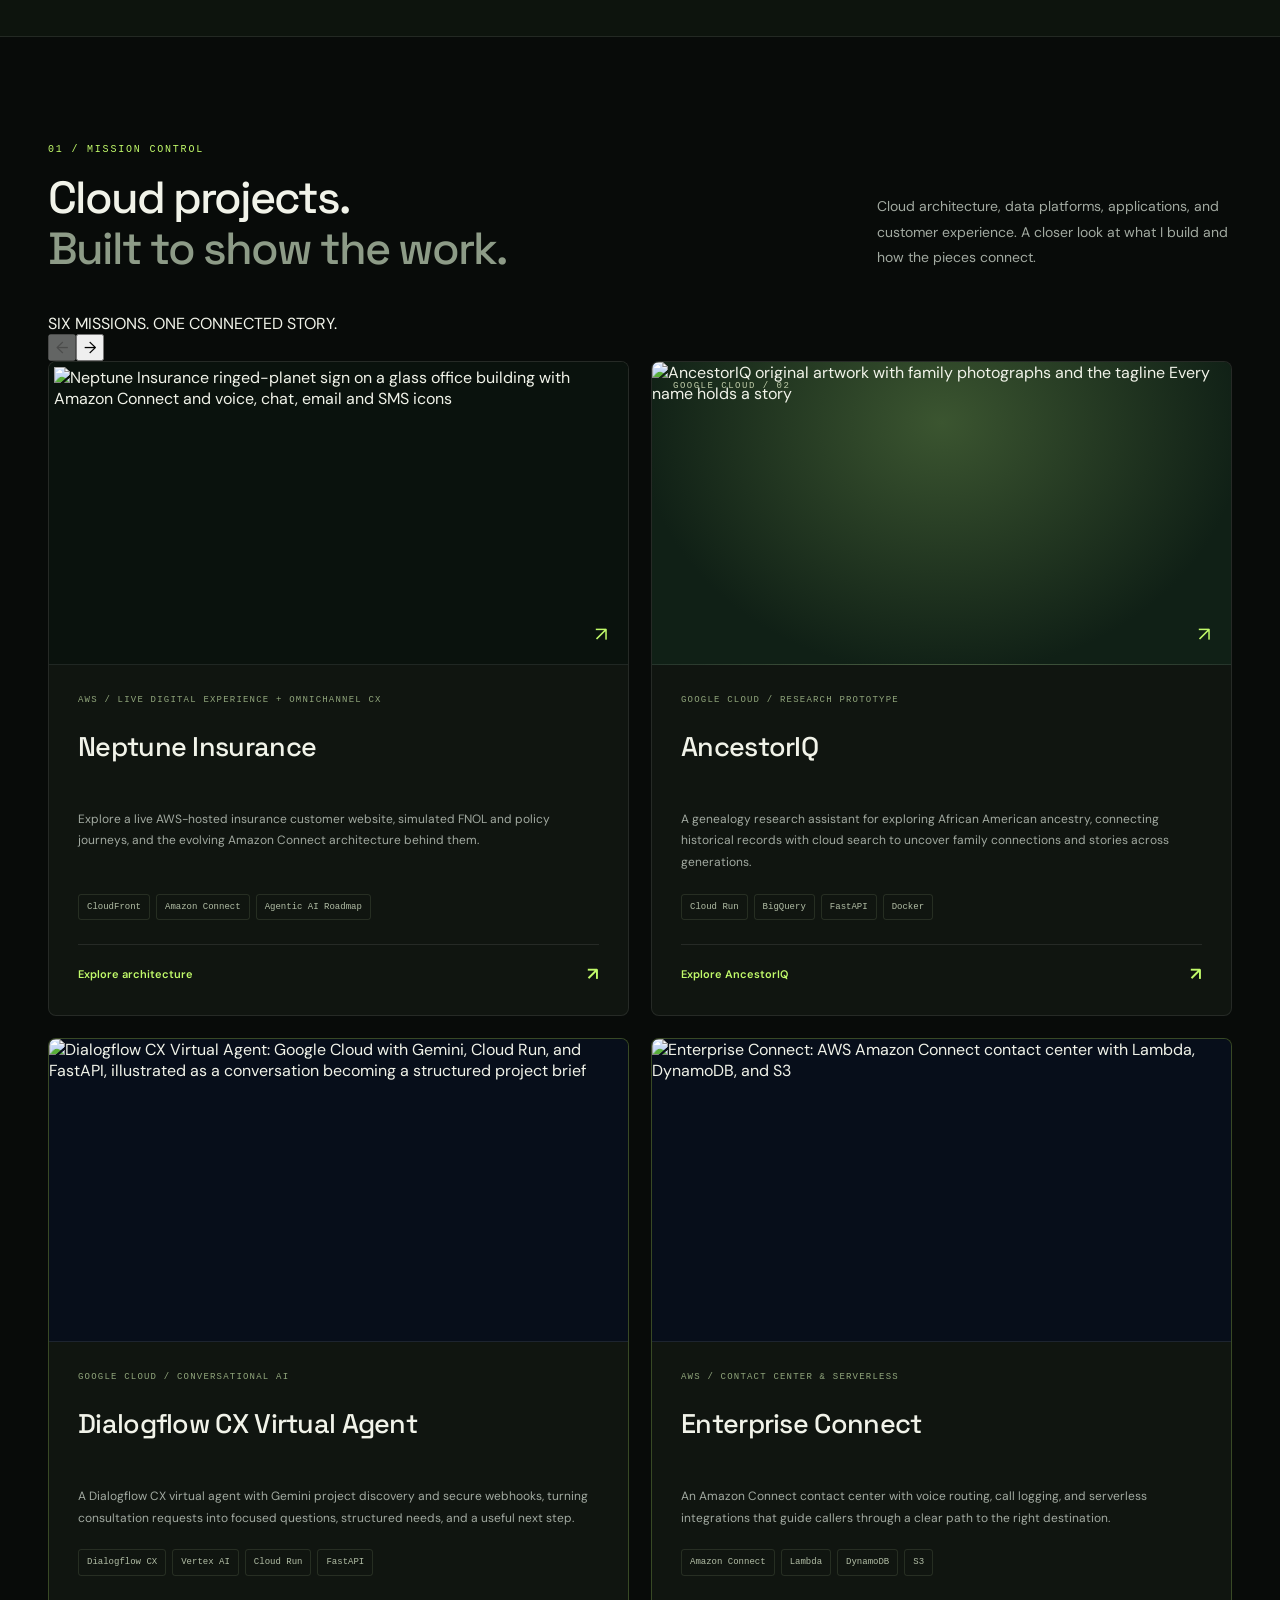
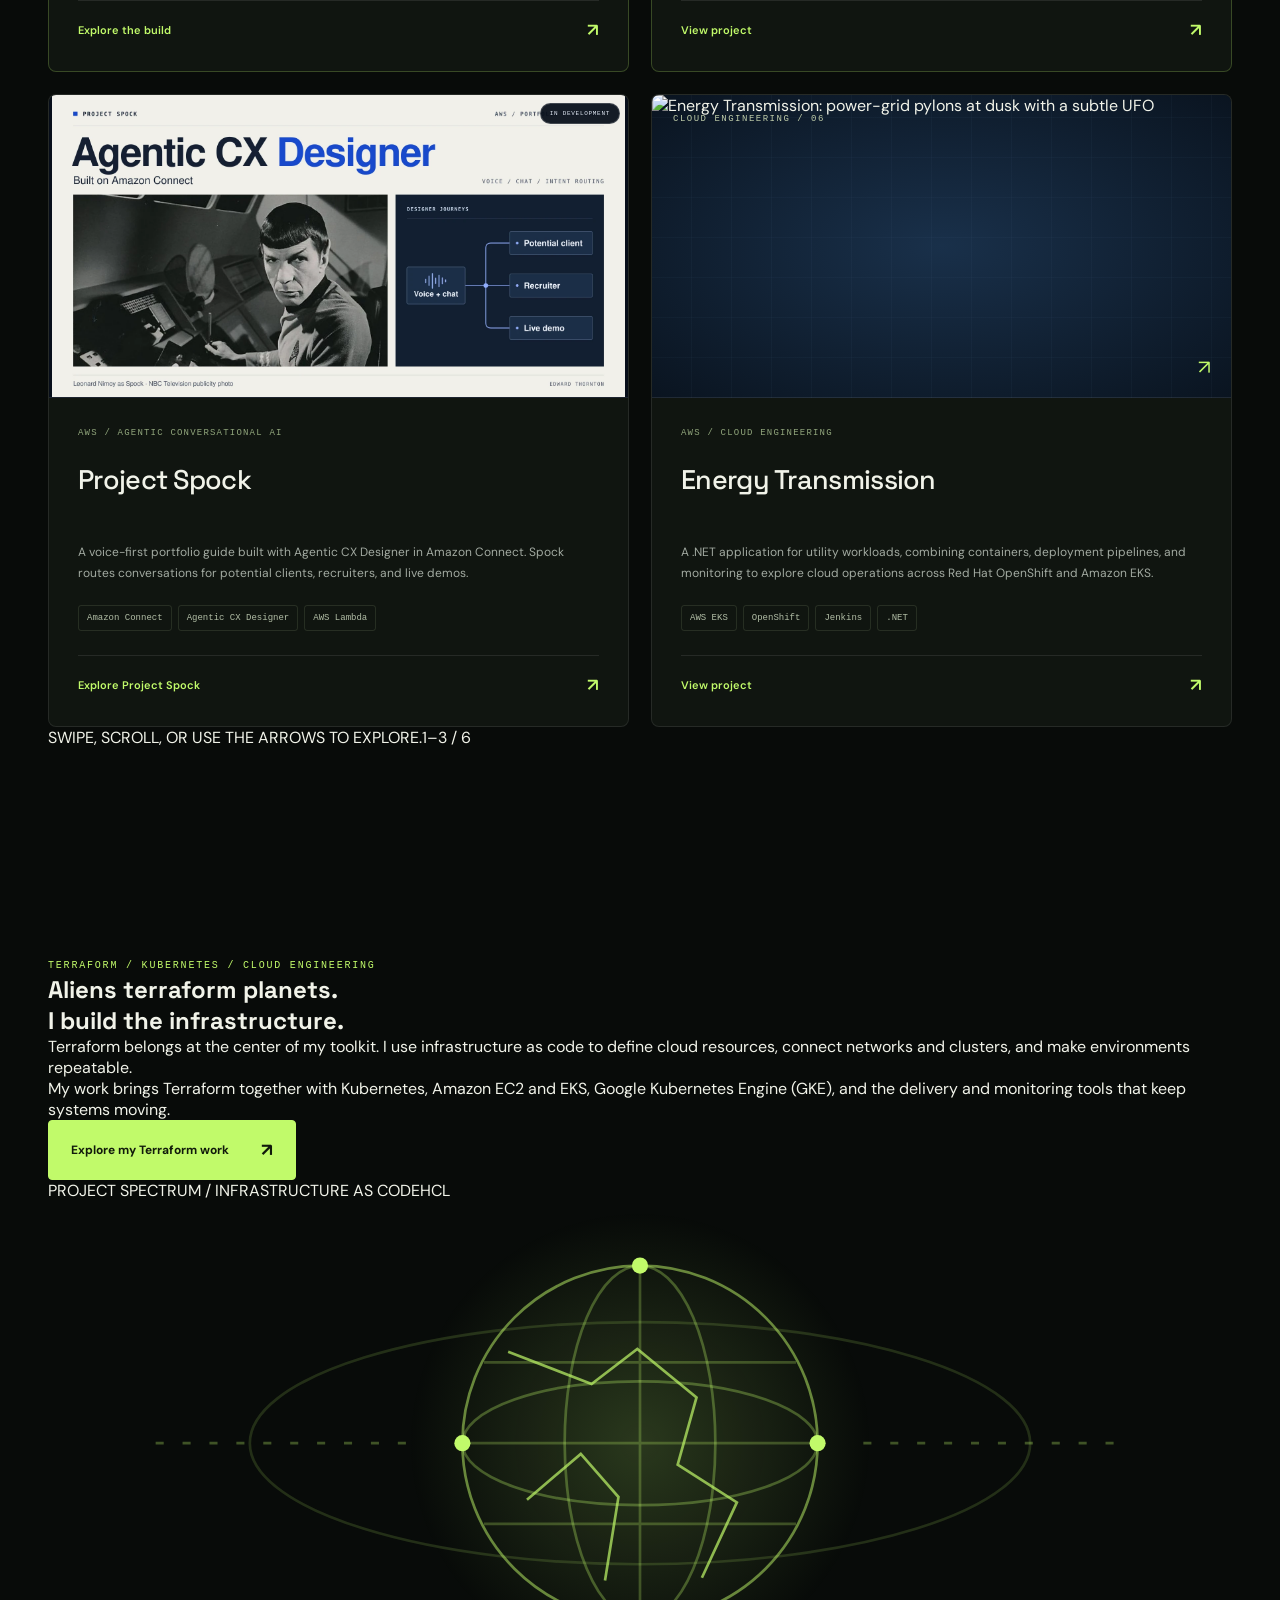
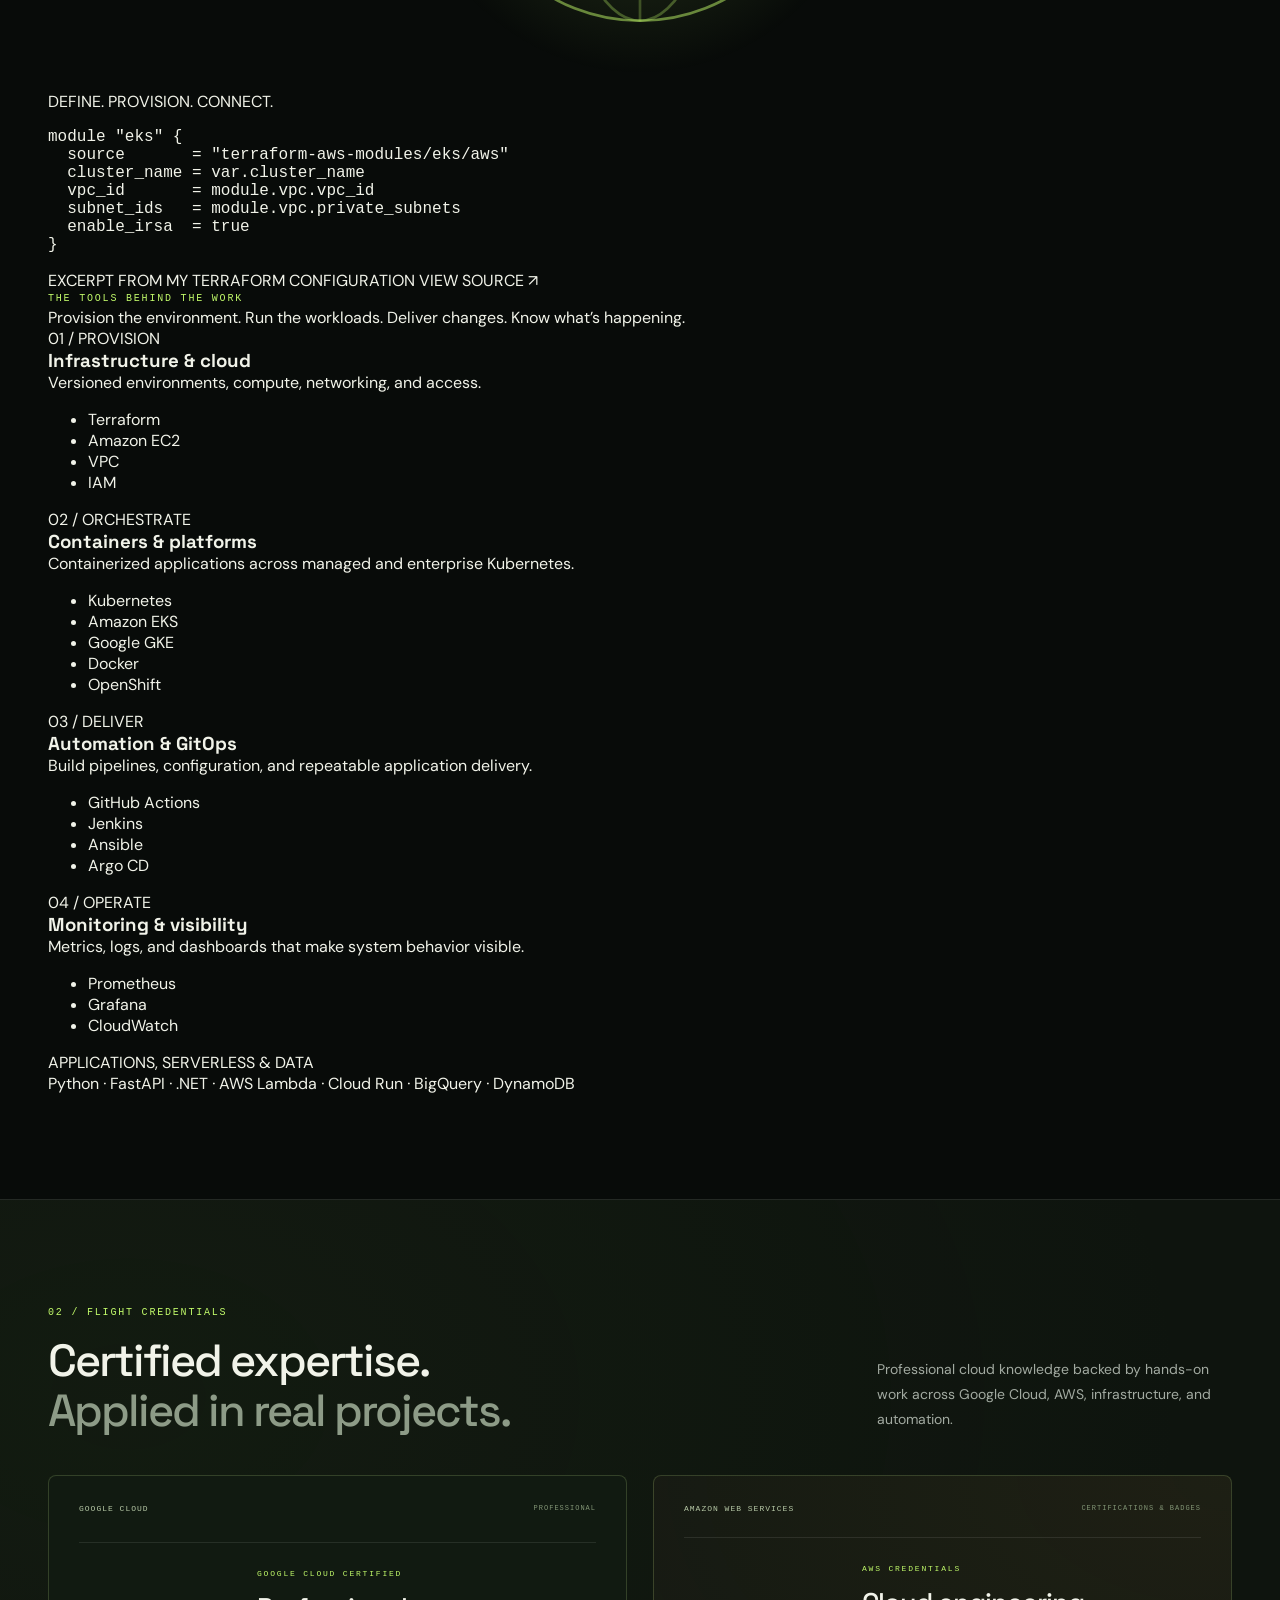
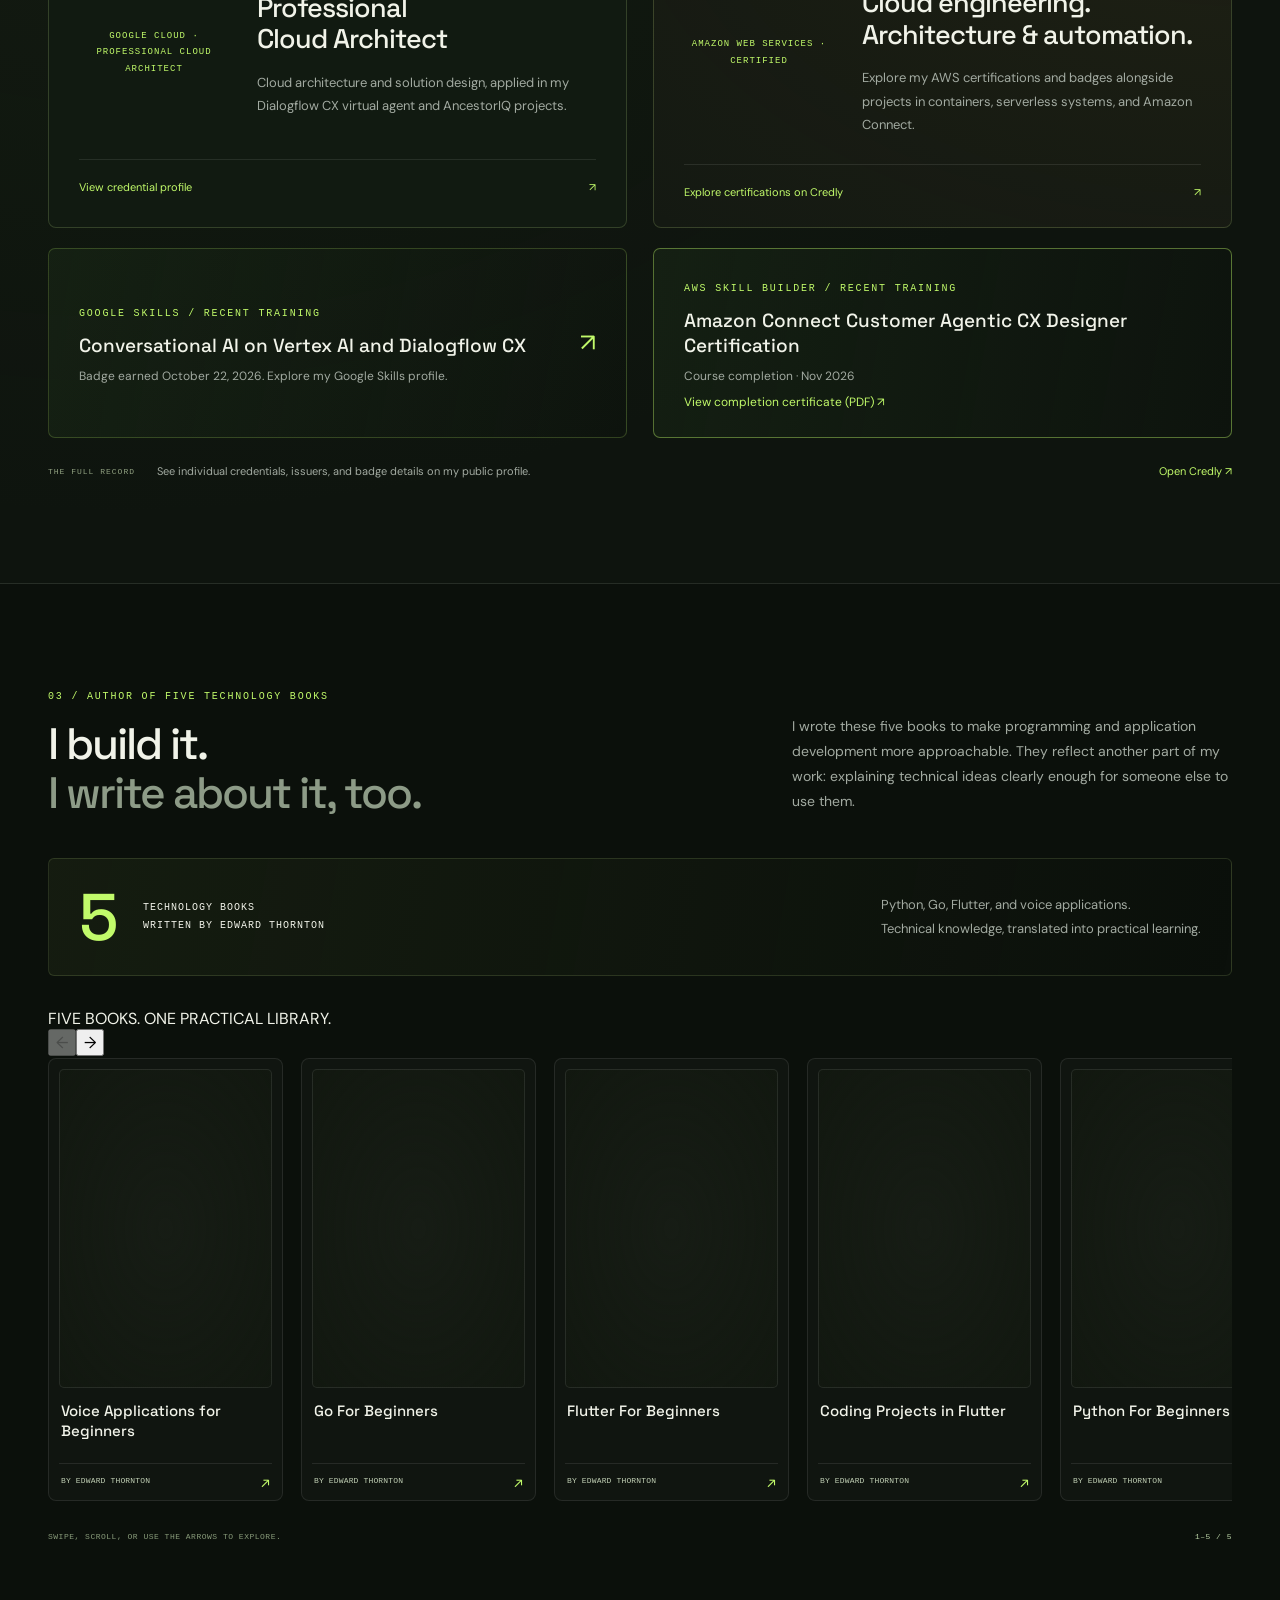
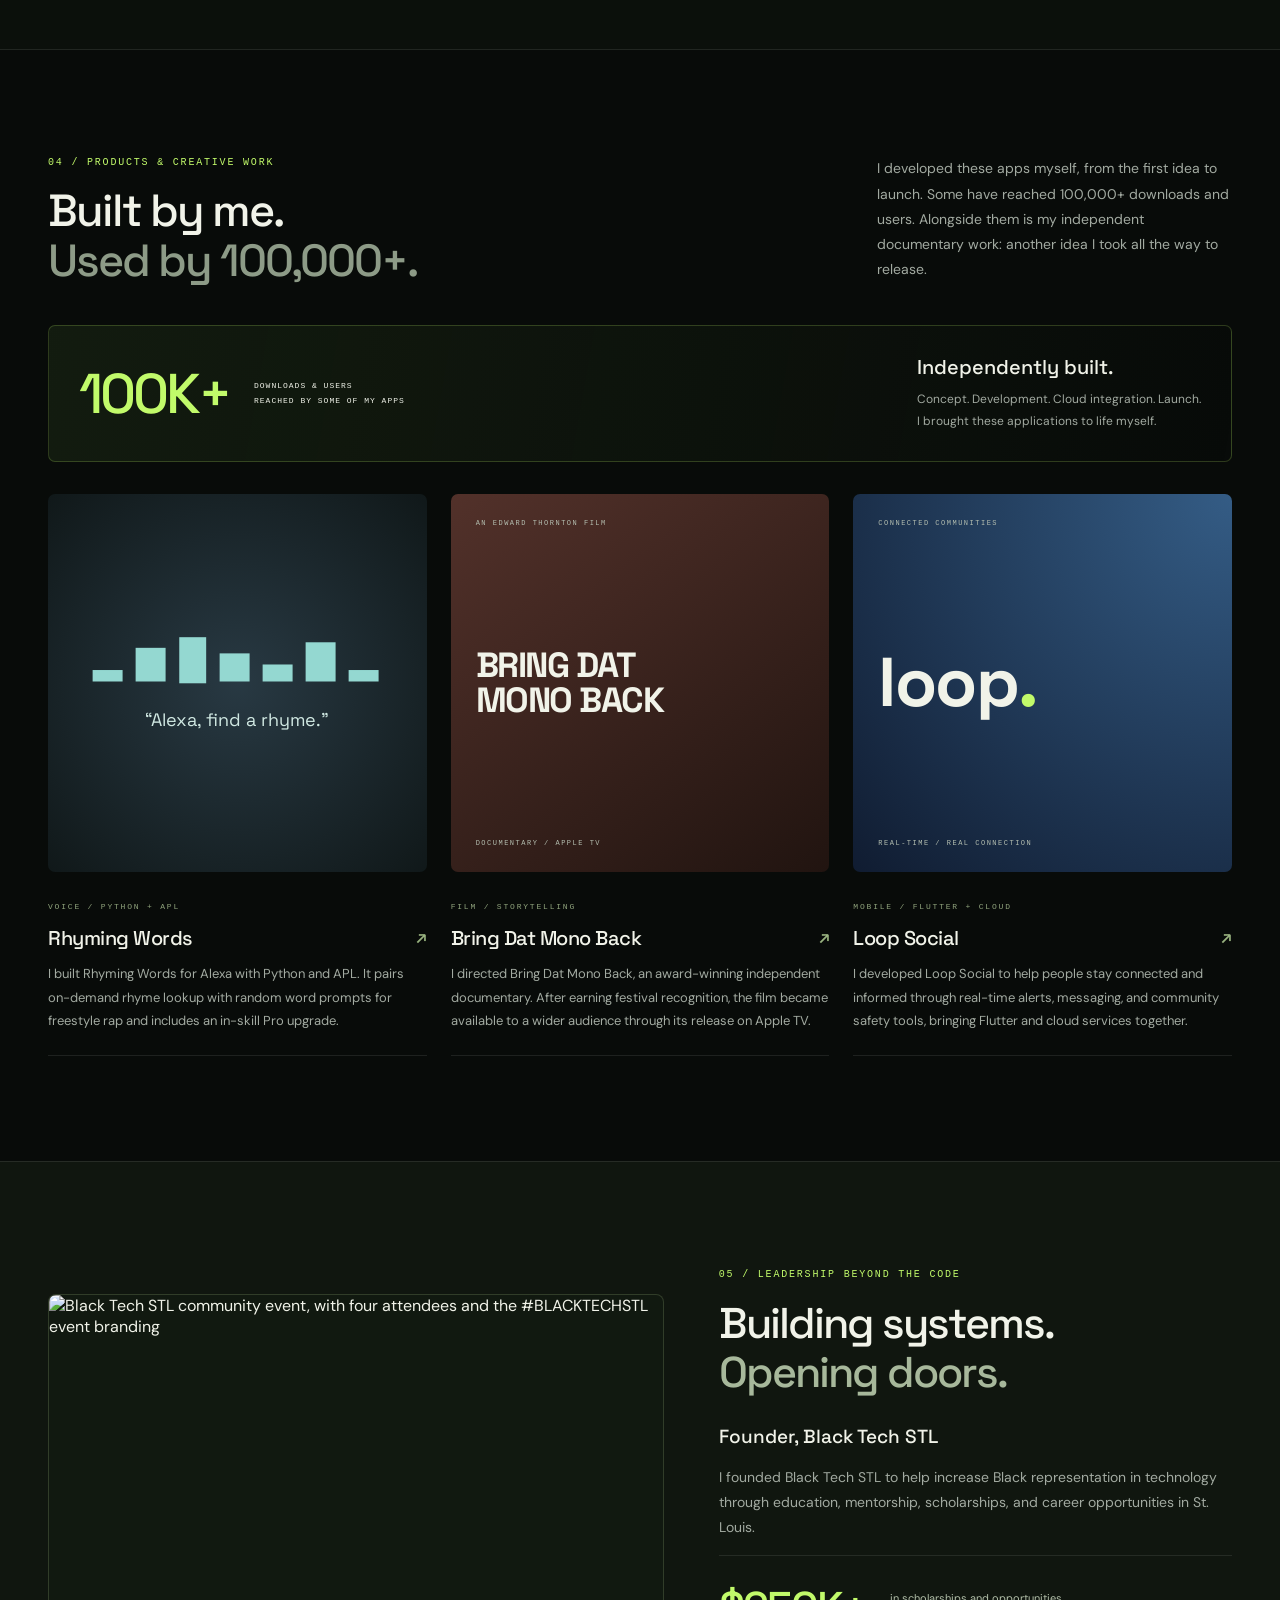
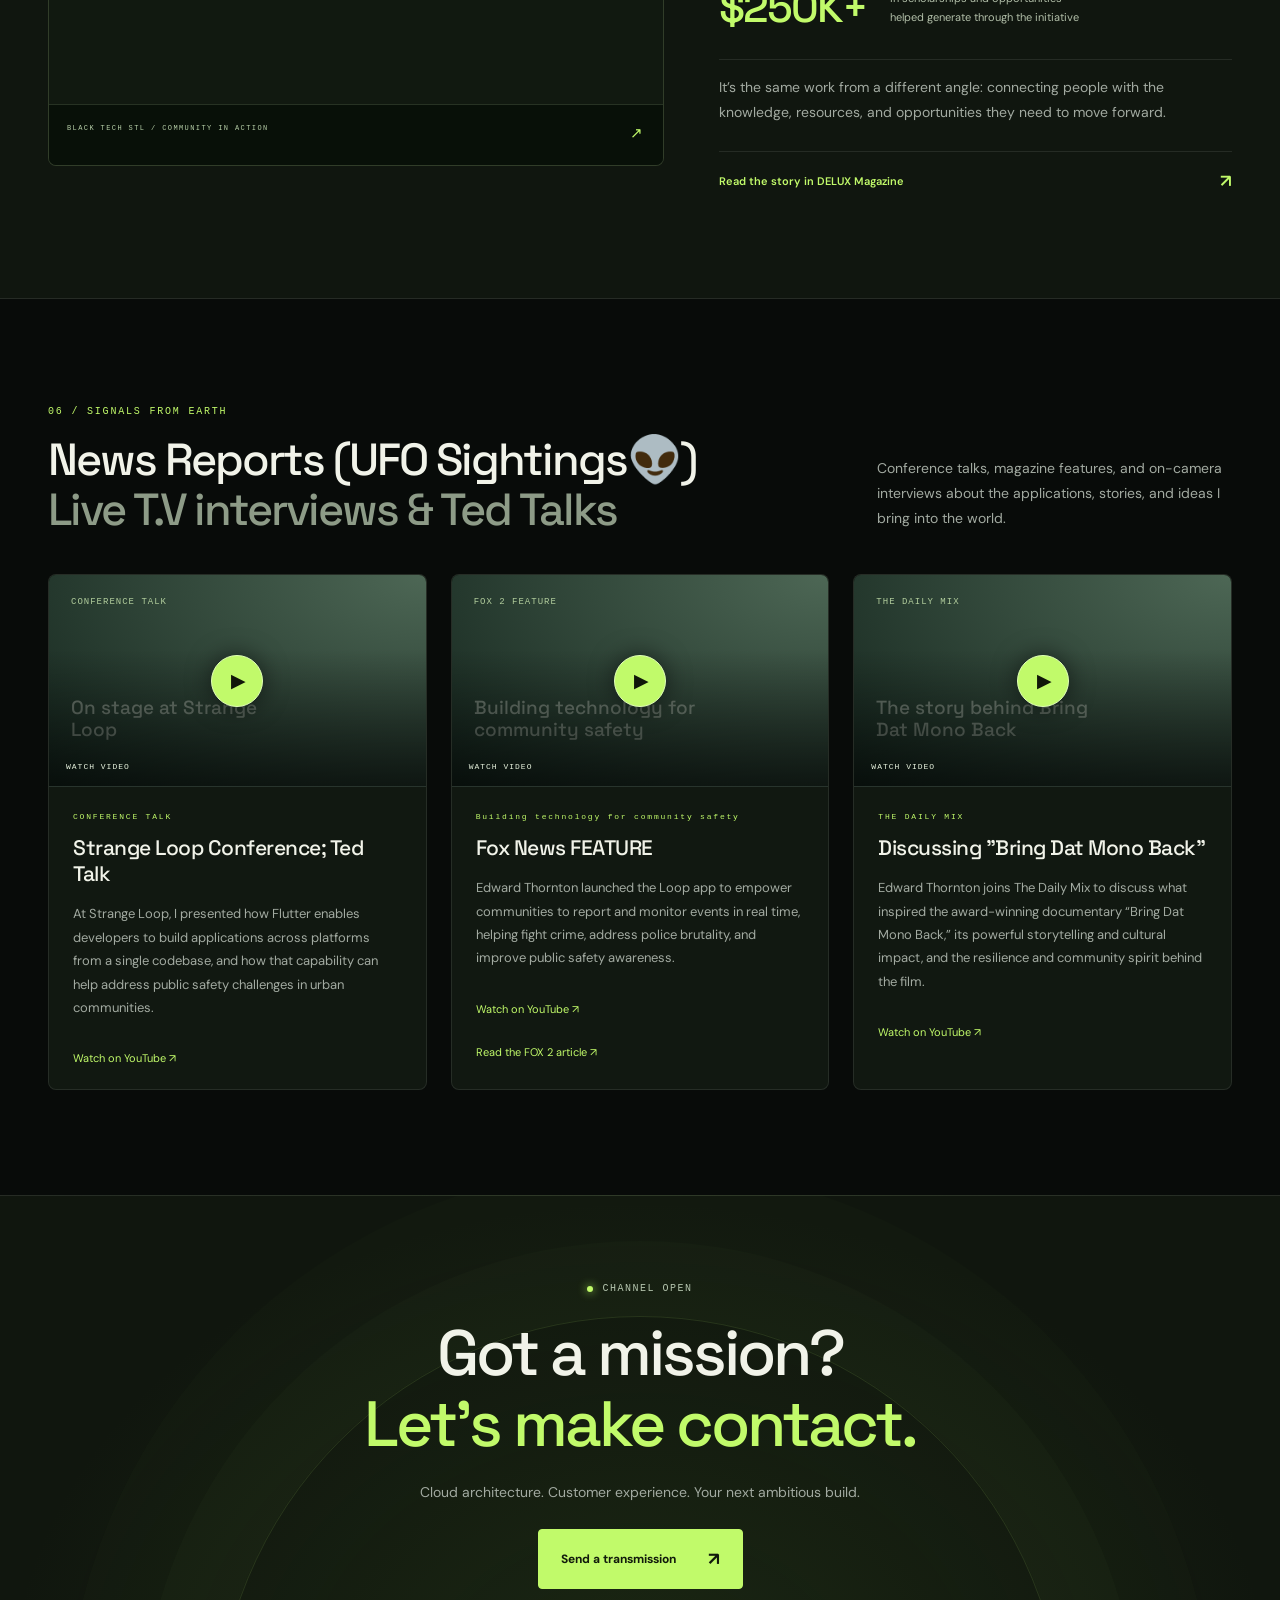
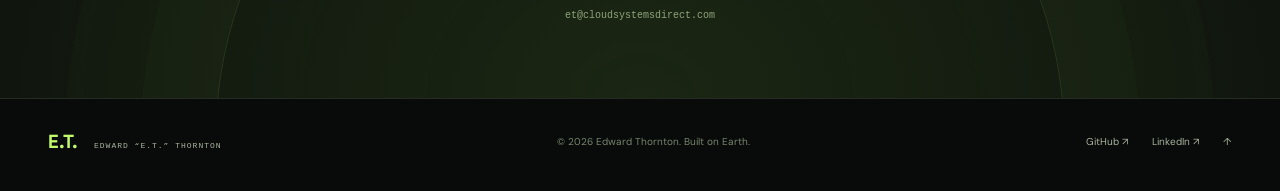
==== commit 29268300: "Update portfolio Neptune card and hero with approved ringed-planet artwork" ====
--- a/portfolio/index.html
+++ b/portfolio/index.html
@@ -4094,7 +4094,7 @@
                 aria-label="Portfolio projects; scroll horizontally or use the arrow controls" tabindex="0">
                 <!-- NEPTUNE_PROJECT_CARD_START -->
                 <article class="mission neptune-project-mission"><a aria-label="Explore Neptune Insurance architecture case study" class="mission-visual project-cover-card" href="neptune-insurance.html">
-<img alt="Neptune Insurance enterprise omnichannel customer experience project hero" class="platform-project-cover" decoding="async" loading="lazy" src="assets/neptune-share.png"/><span class="visual-arrow">↗</span></a>
+<img alt="Neptune Insurance ringed-planet sign on a glass office building with Amazon Connect and voice, chat, email and SMS icons" class="platform-project-cover" decoding="async" loading="lazy" src="assets/neptune-share.png"/><span class="visual-arrow">↗</span></a>
 <div class="mission-body"><div class="mission-type">AWS / LIVE DIGITAL EXPERIENCE + OMNICHANNEL CX</div>
 <h3><a href="neptune-insurance.html">Neptune Insurance</a></h3>
 <p>Explore a live AWS-hosted insurance customer website, simulated FNOL and policy journeys, and the evolving Amazon Connect architecture behind them.</p>
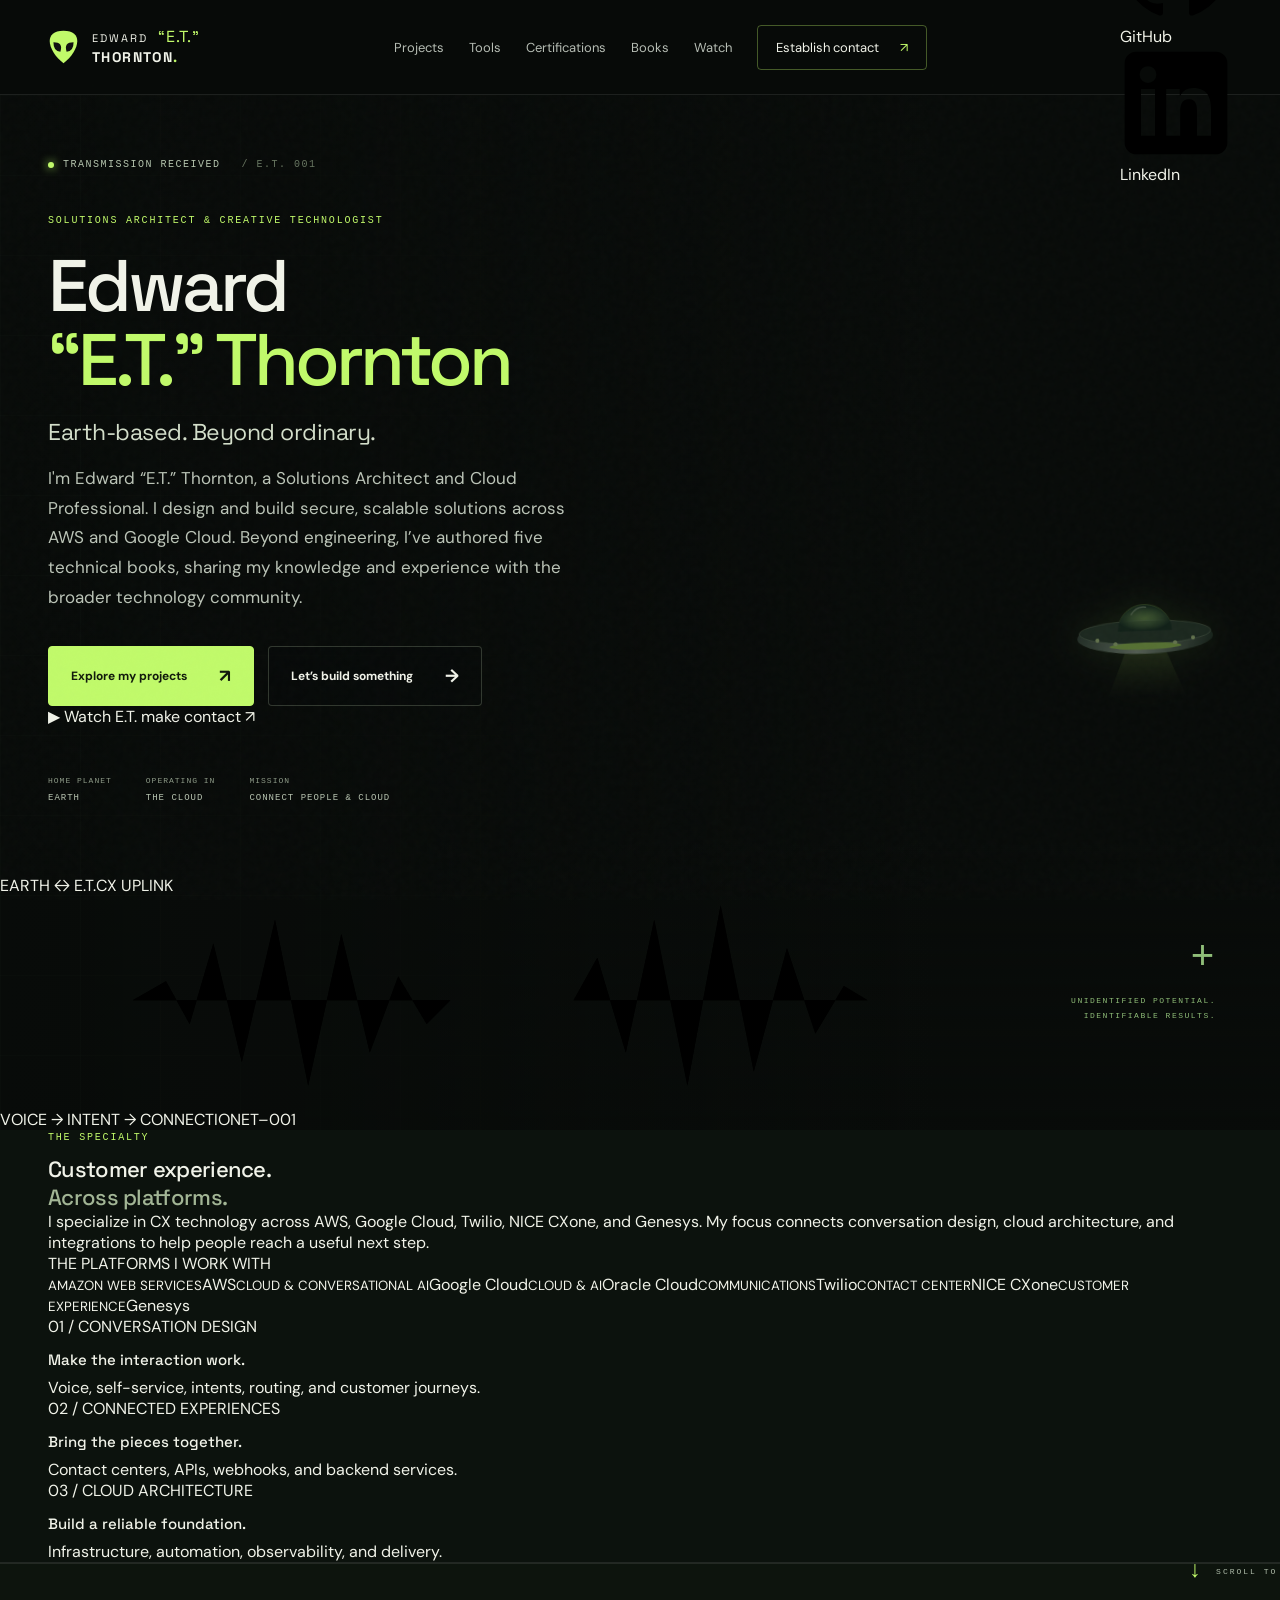
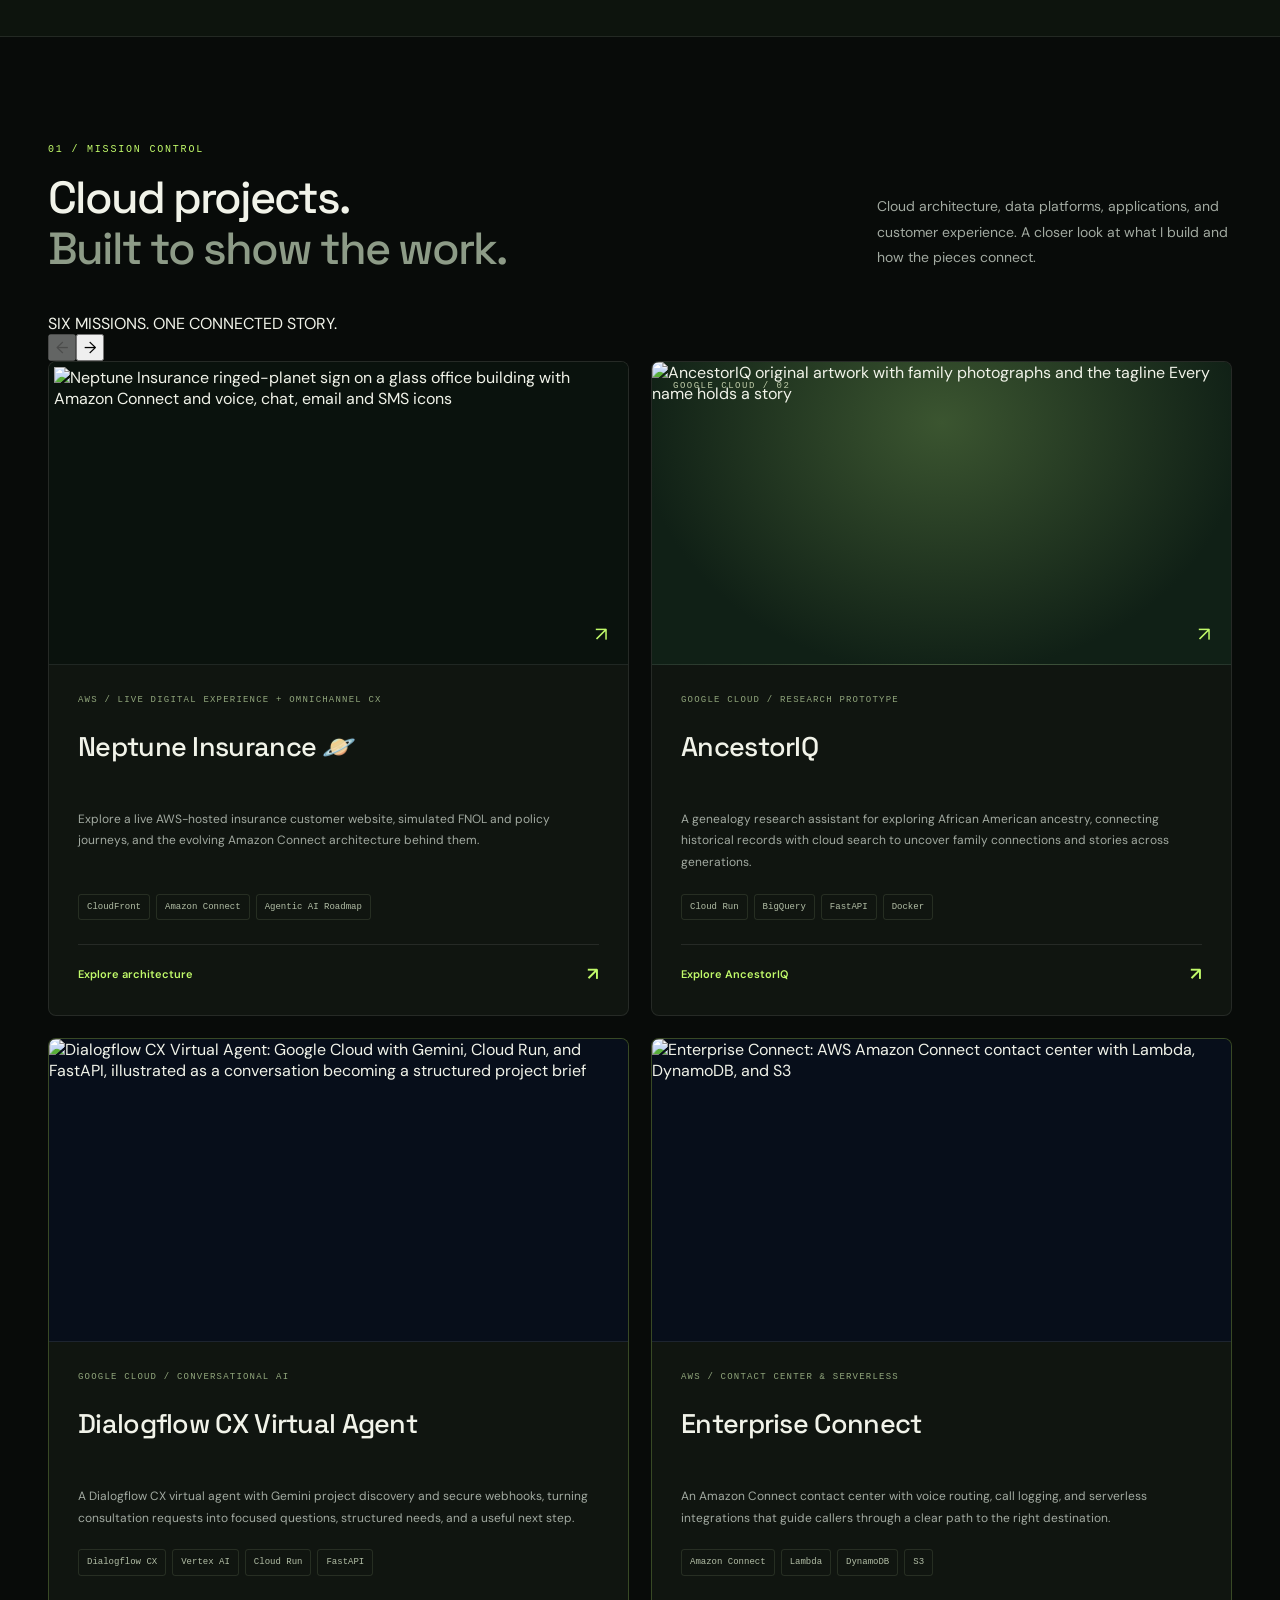
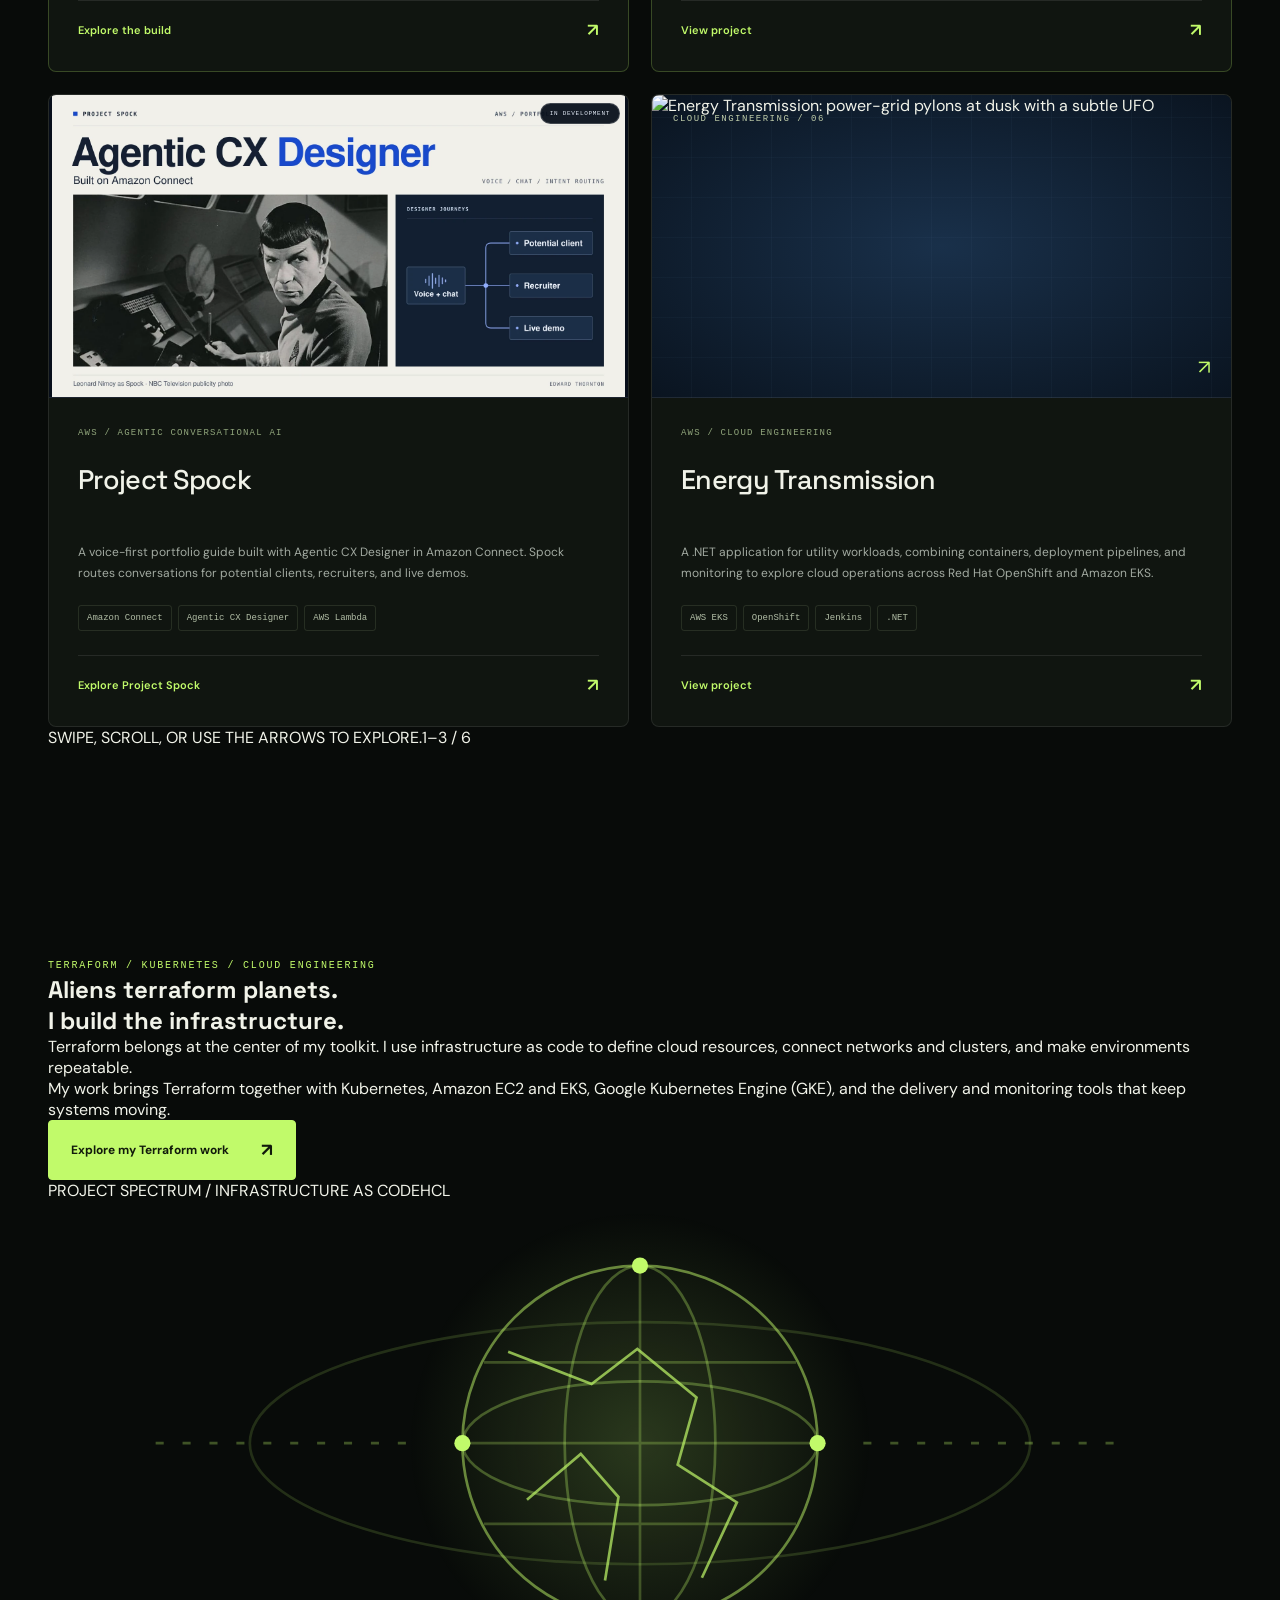
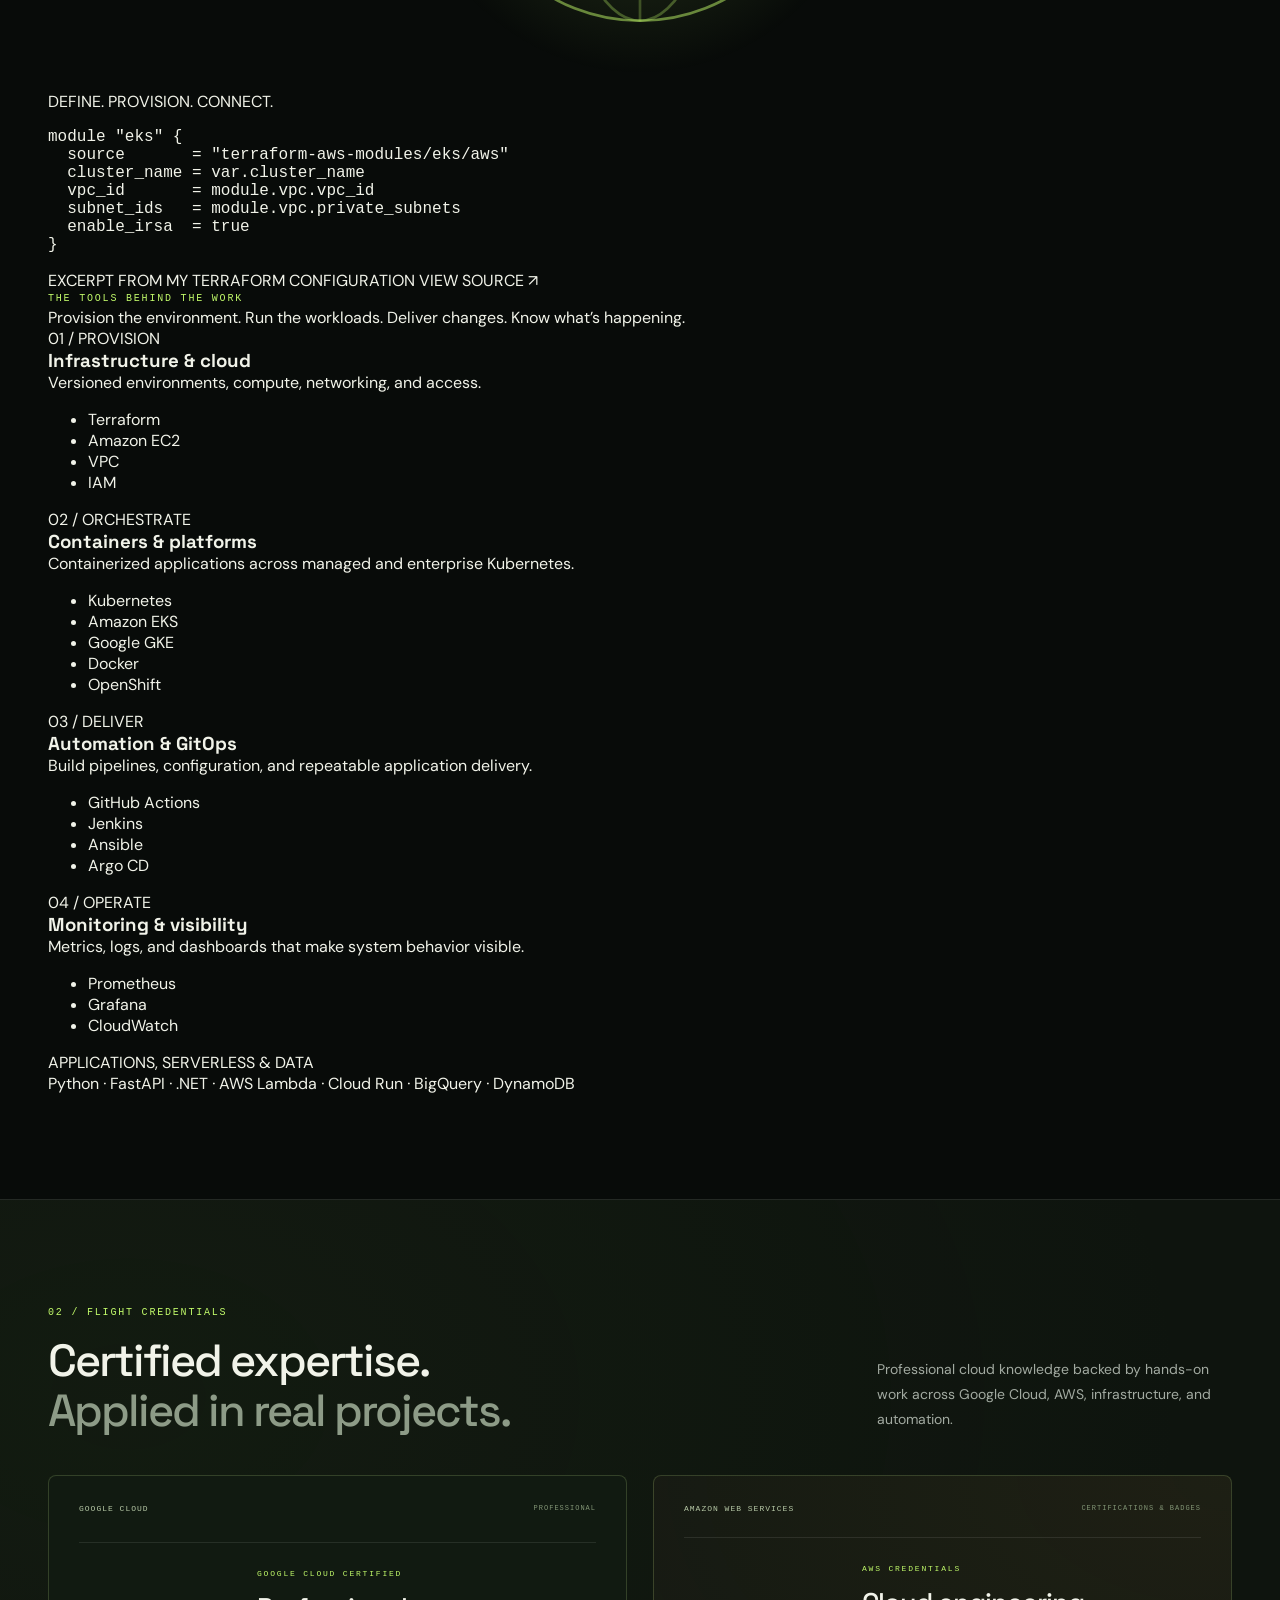
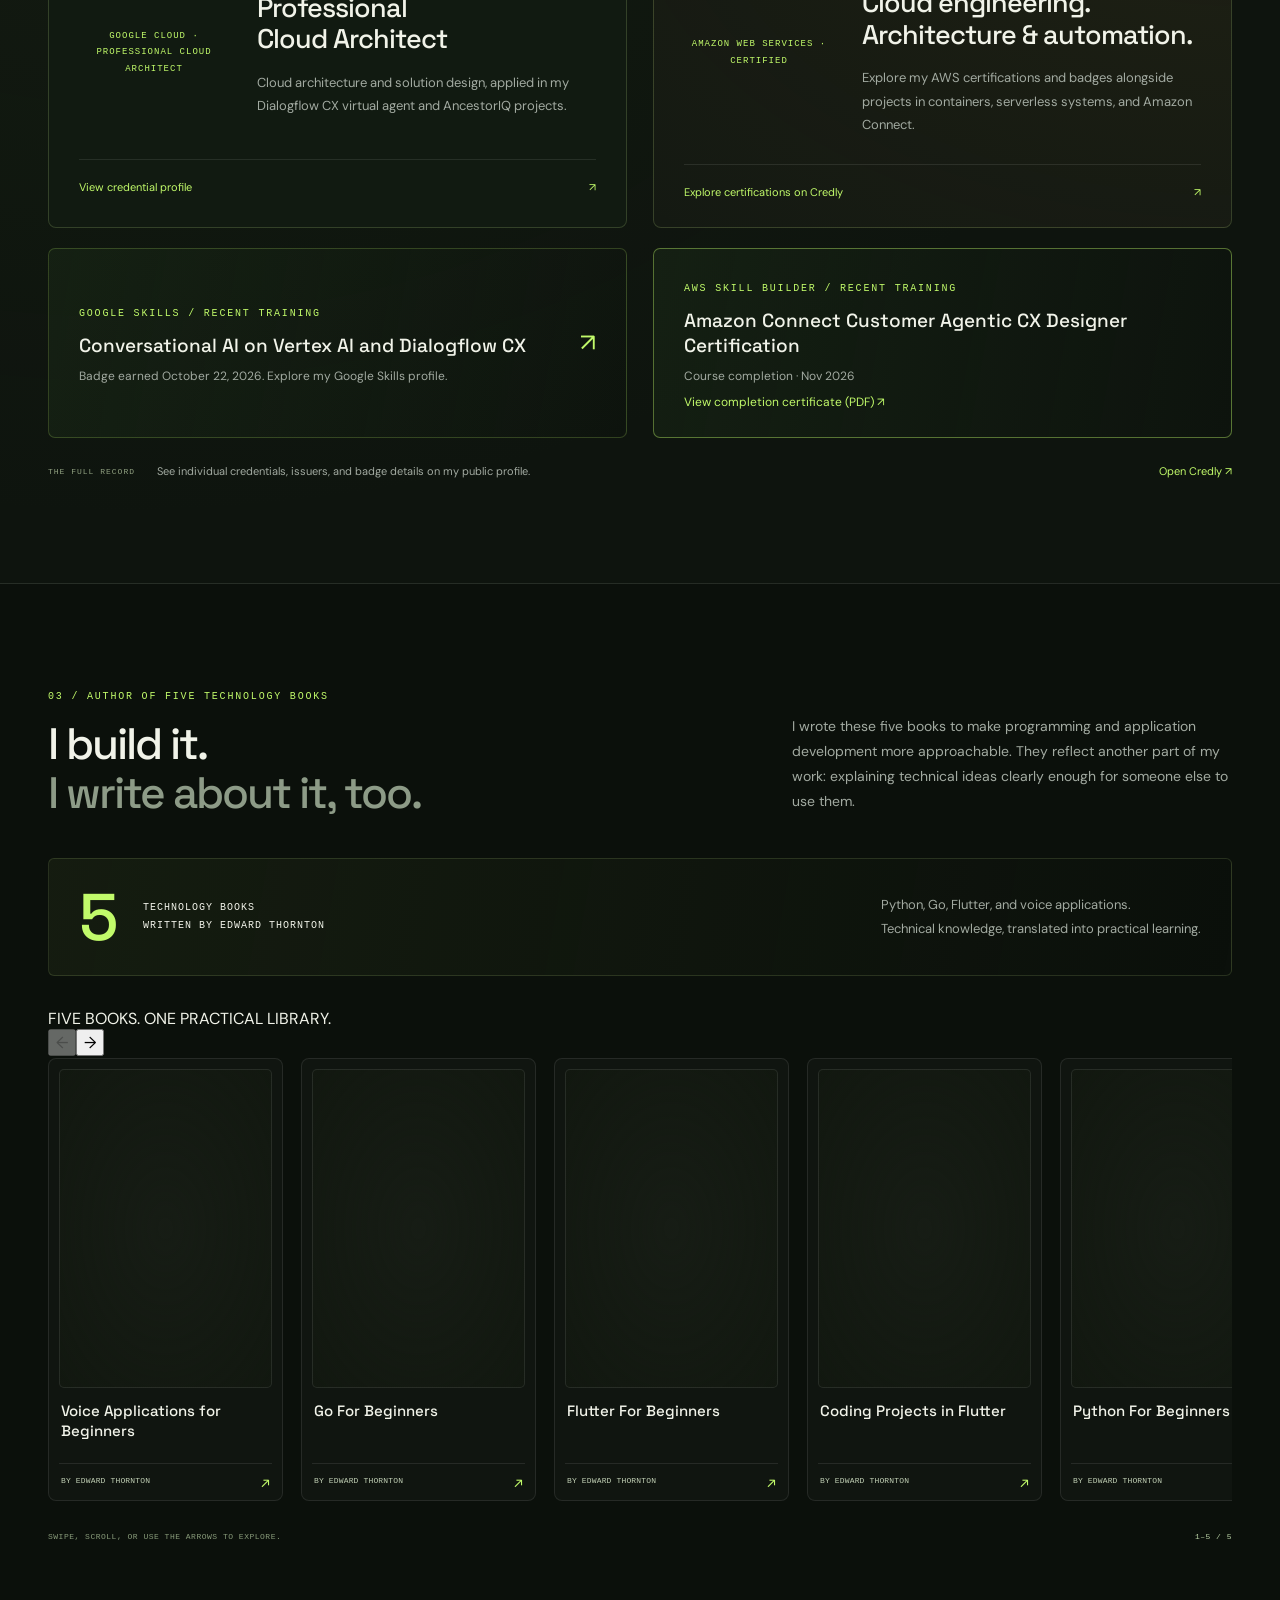
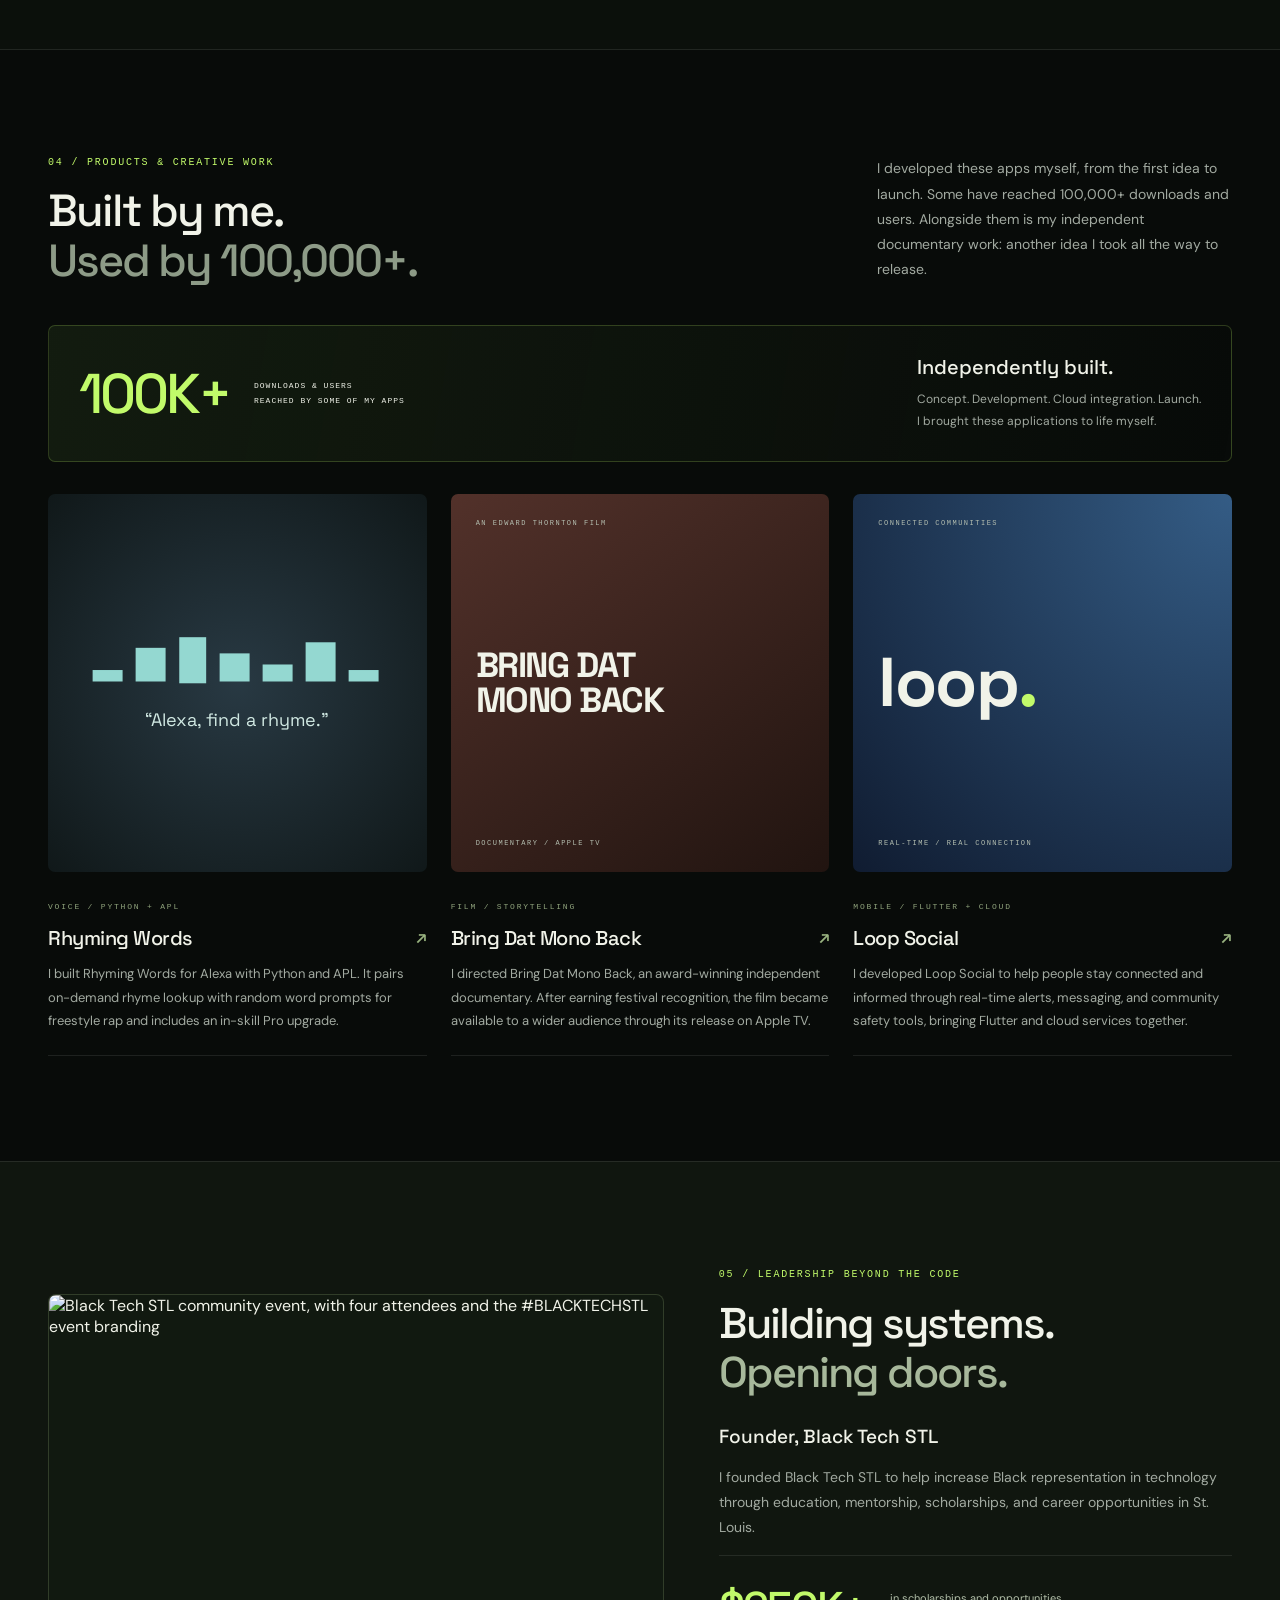
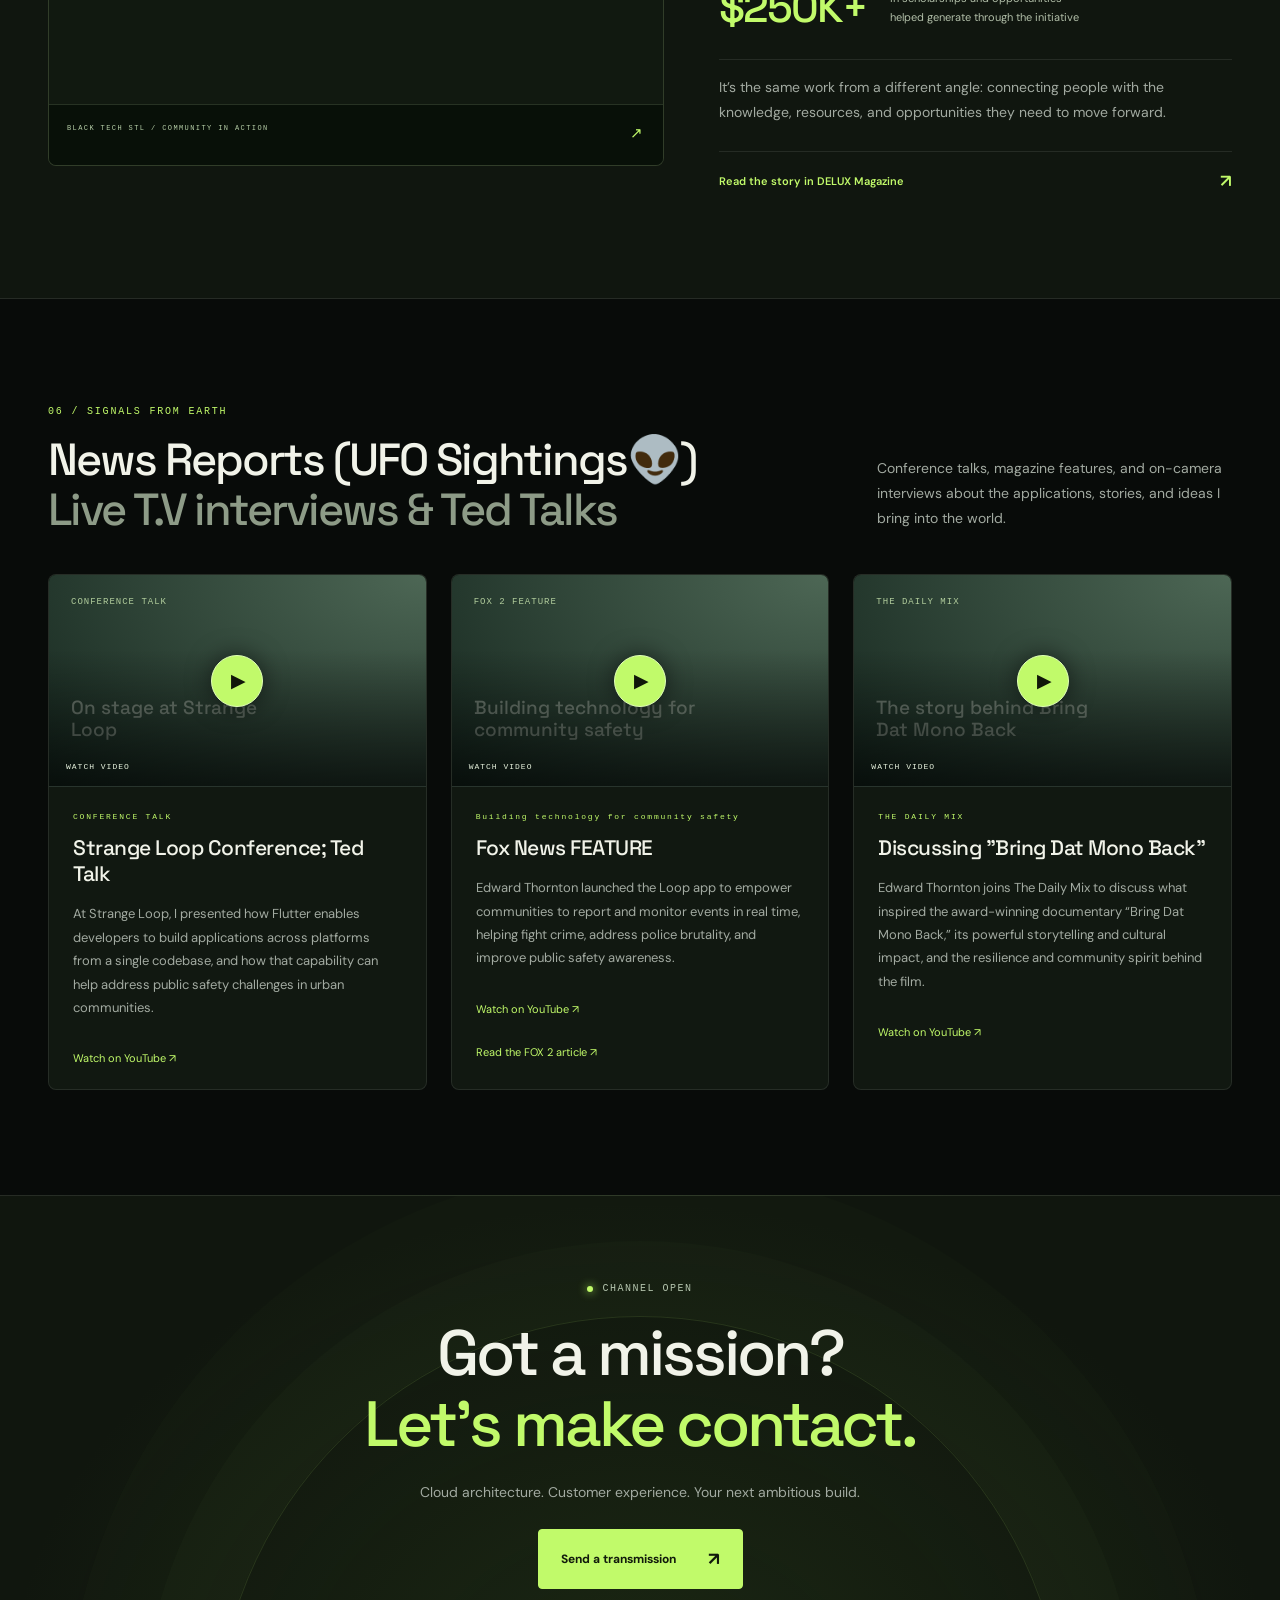
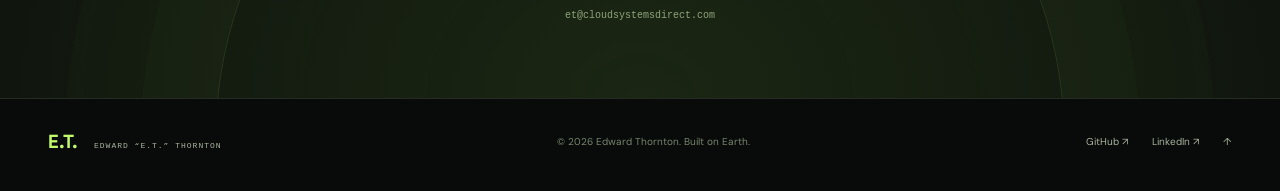
==== commit 166466fd: "Sync latest uploaded portfolio pages and include Neptune hero in laptop sync" ====
--- a/portfolio/index.html
+++ b/portfolio/index.html
@@ -4096,7 +4096,7 @@
                 <article class="mission neptune-project-mission"><a aria-label="Explore Neptune Insurance architecture case study" class="mission-visual project-cover-card" href="neptune-insurance.html">
 <img alt="Neptune Insurance ringed-planet sign on a glass office building with Amazon Connect and voice, chat, email and SMS icons" class="platform-project-cover" decoding="async" loading="lazy" src="assets/neptune-share.png"/><span class="visual-arrow">↗</span></a>
 <div class="mission-body"><div class="mission-type">AWS / LIVE DIGITAL EXPERIENCE + OMNICHANNEL CX</div>
-<h3><a href="neptune-insurance.html">Neptune Insurance</a></h3>
+<h3><a href="neptune-insurance.html">Neptune Insurance 🪐</a></h3>
 <p>Explore a live AWS-hosted insurance customer website, simulated FNOL and policy journeys, and the evolving Amazon Connect architecture behind them.</p>
 <div class="tags"><span>CloudFront</span><span>Amazon Connect</span><span>Agentic AI Roadmap</span></div>
 <a class="text-link" href="neptune-insurance.html">Explore architecture <span>↗</span></a>
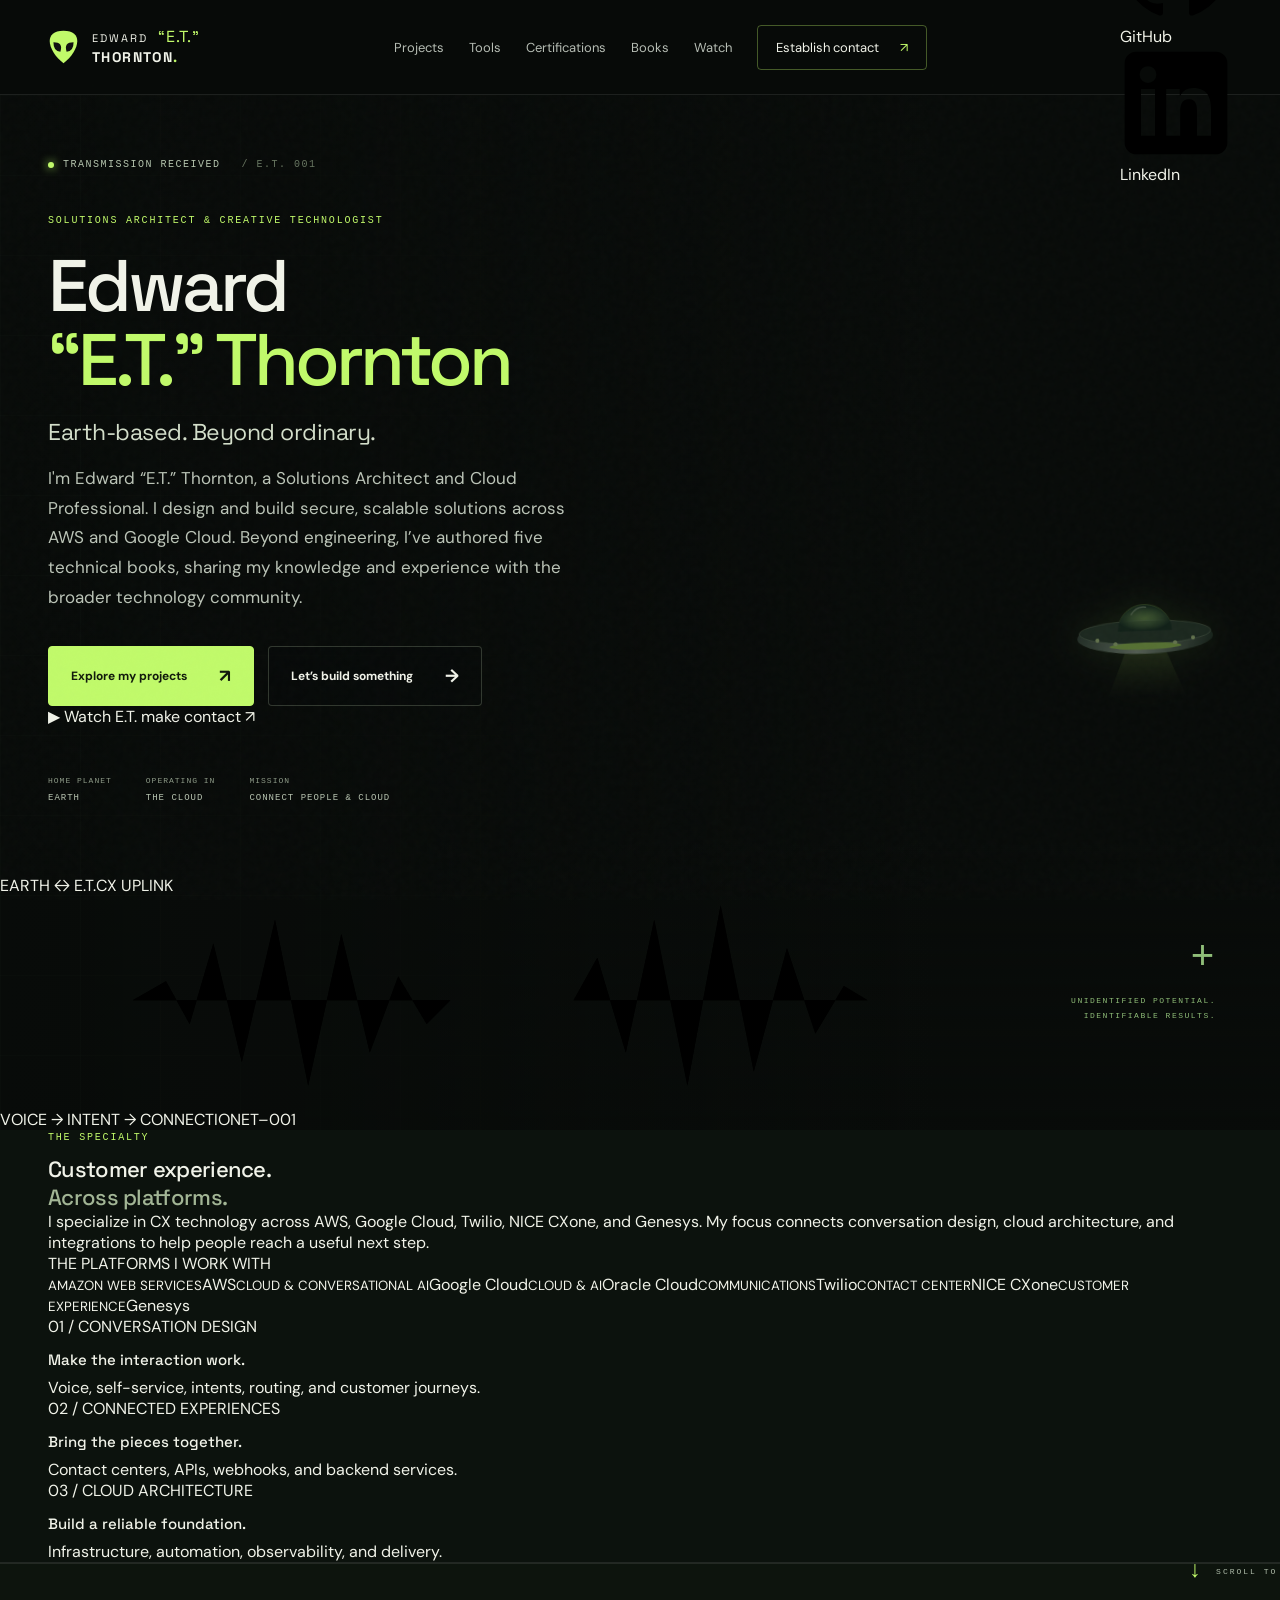
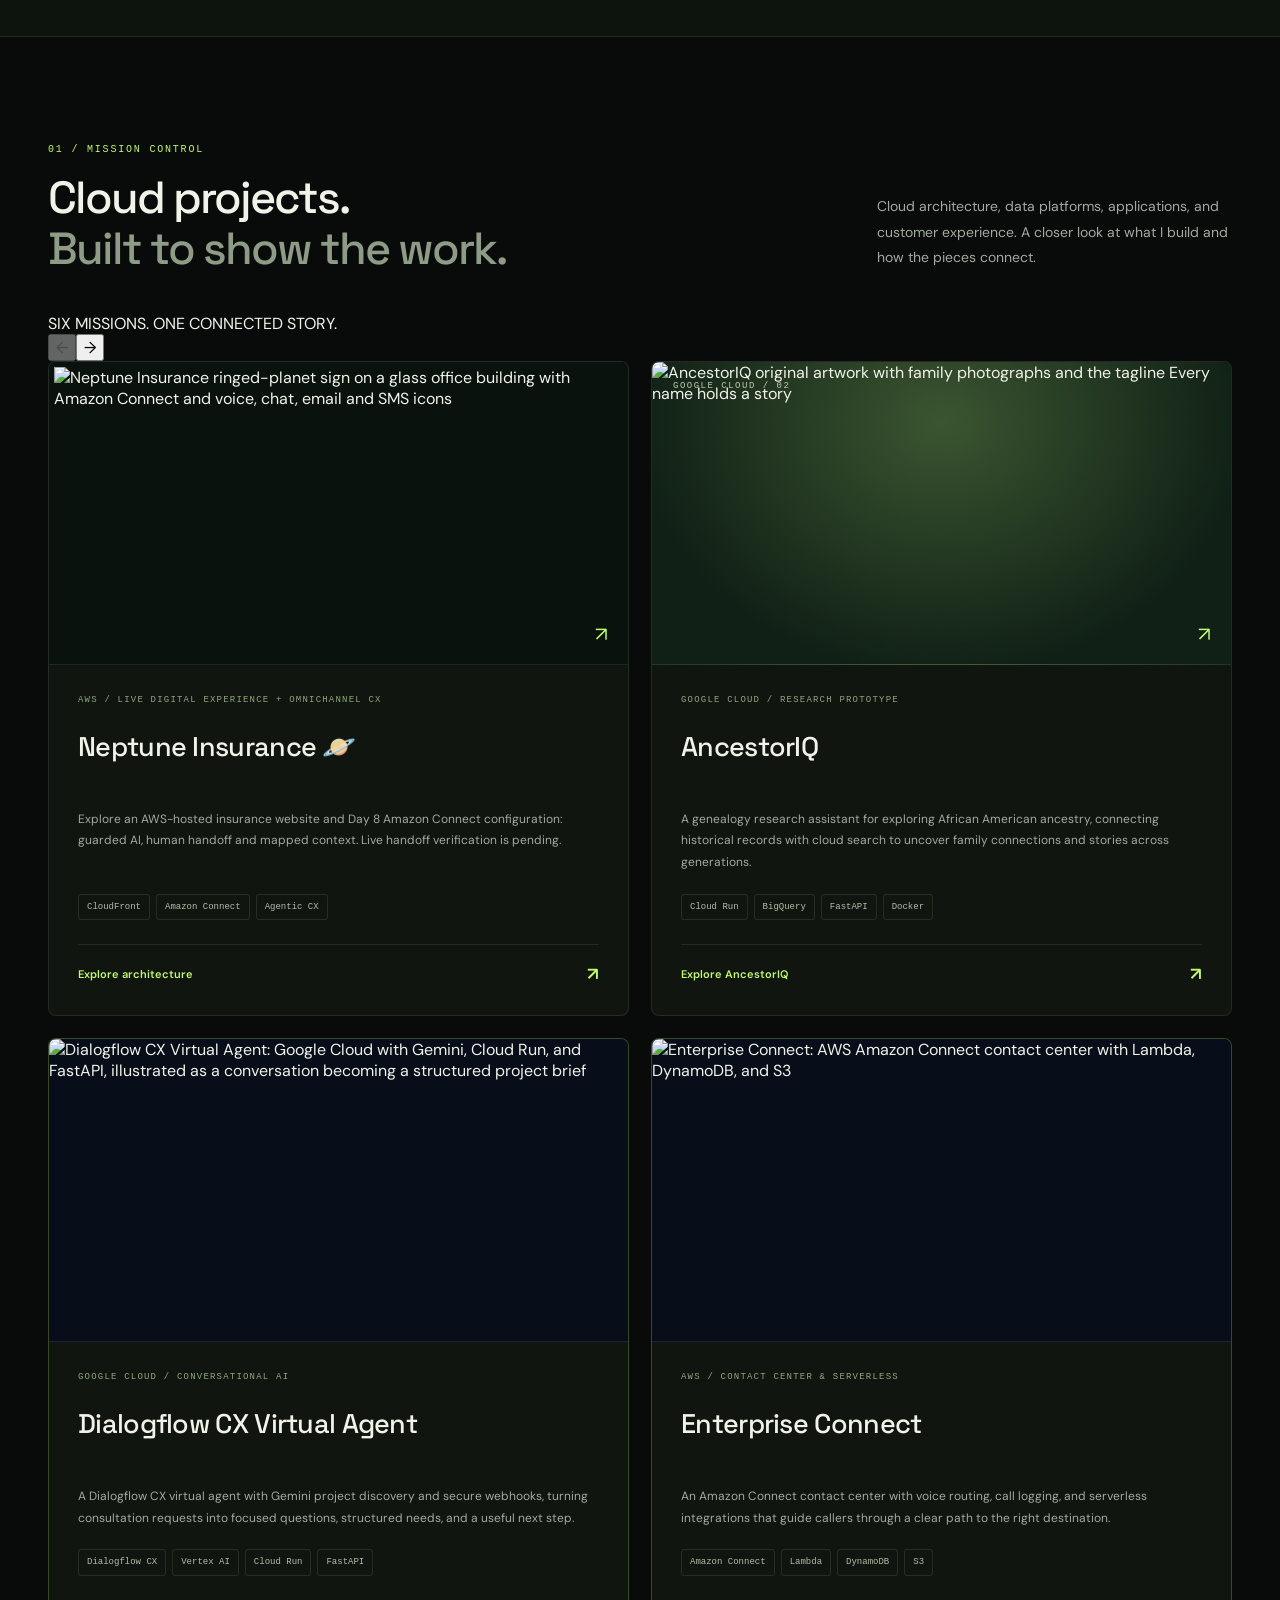
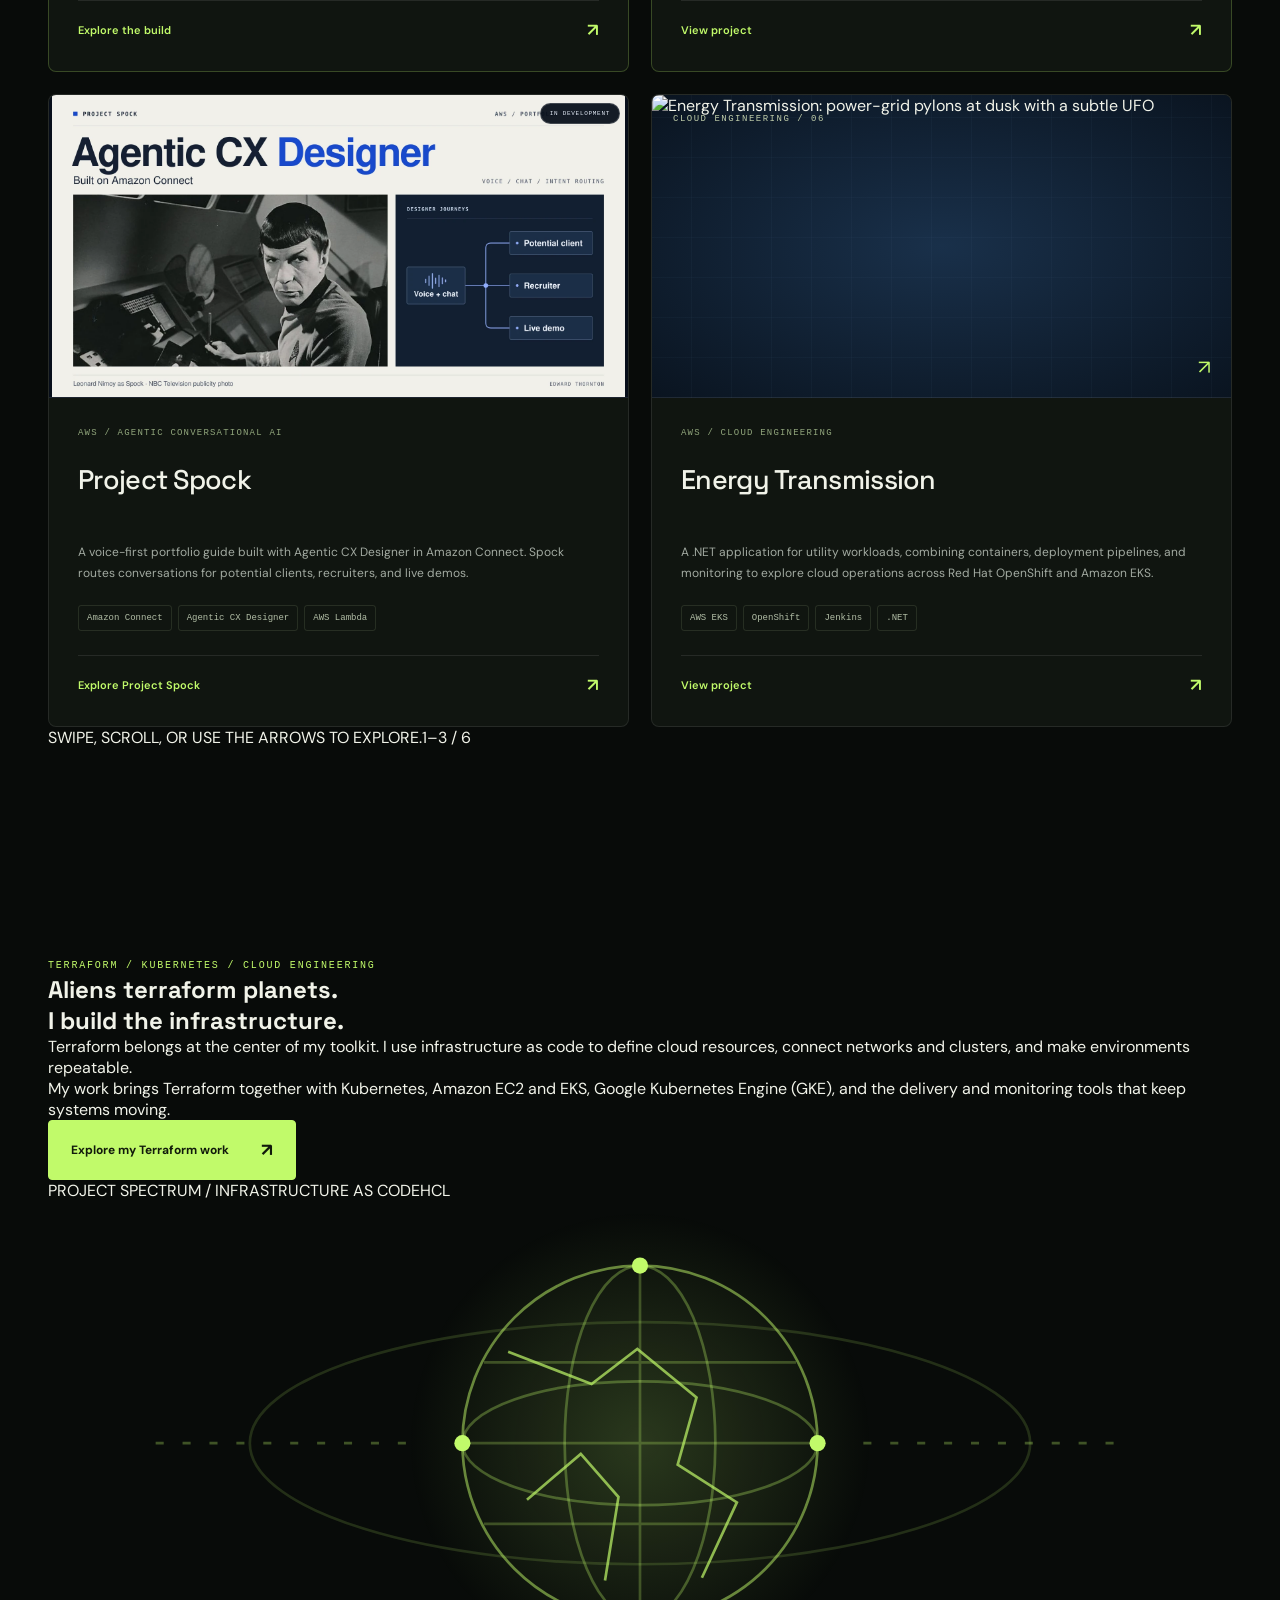
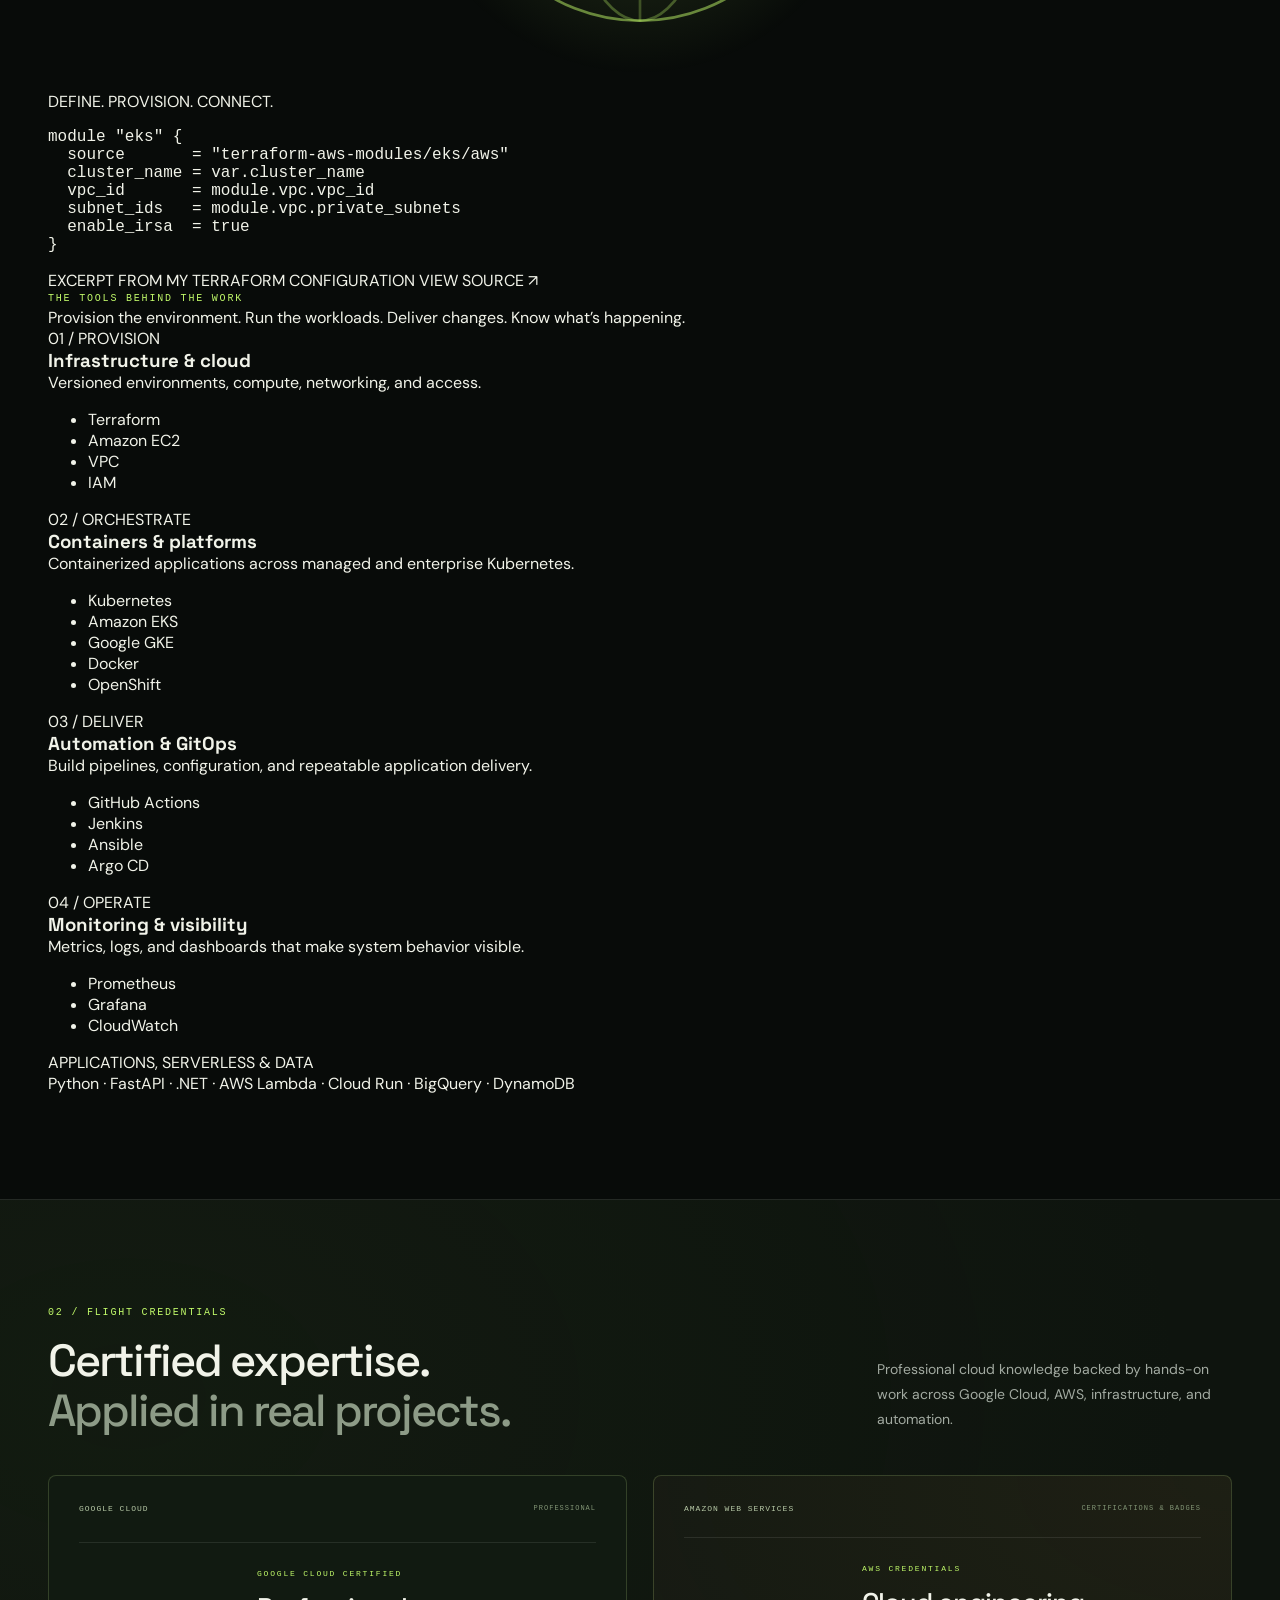
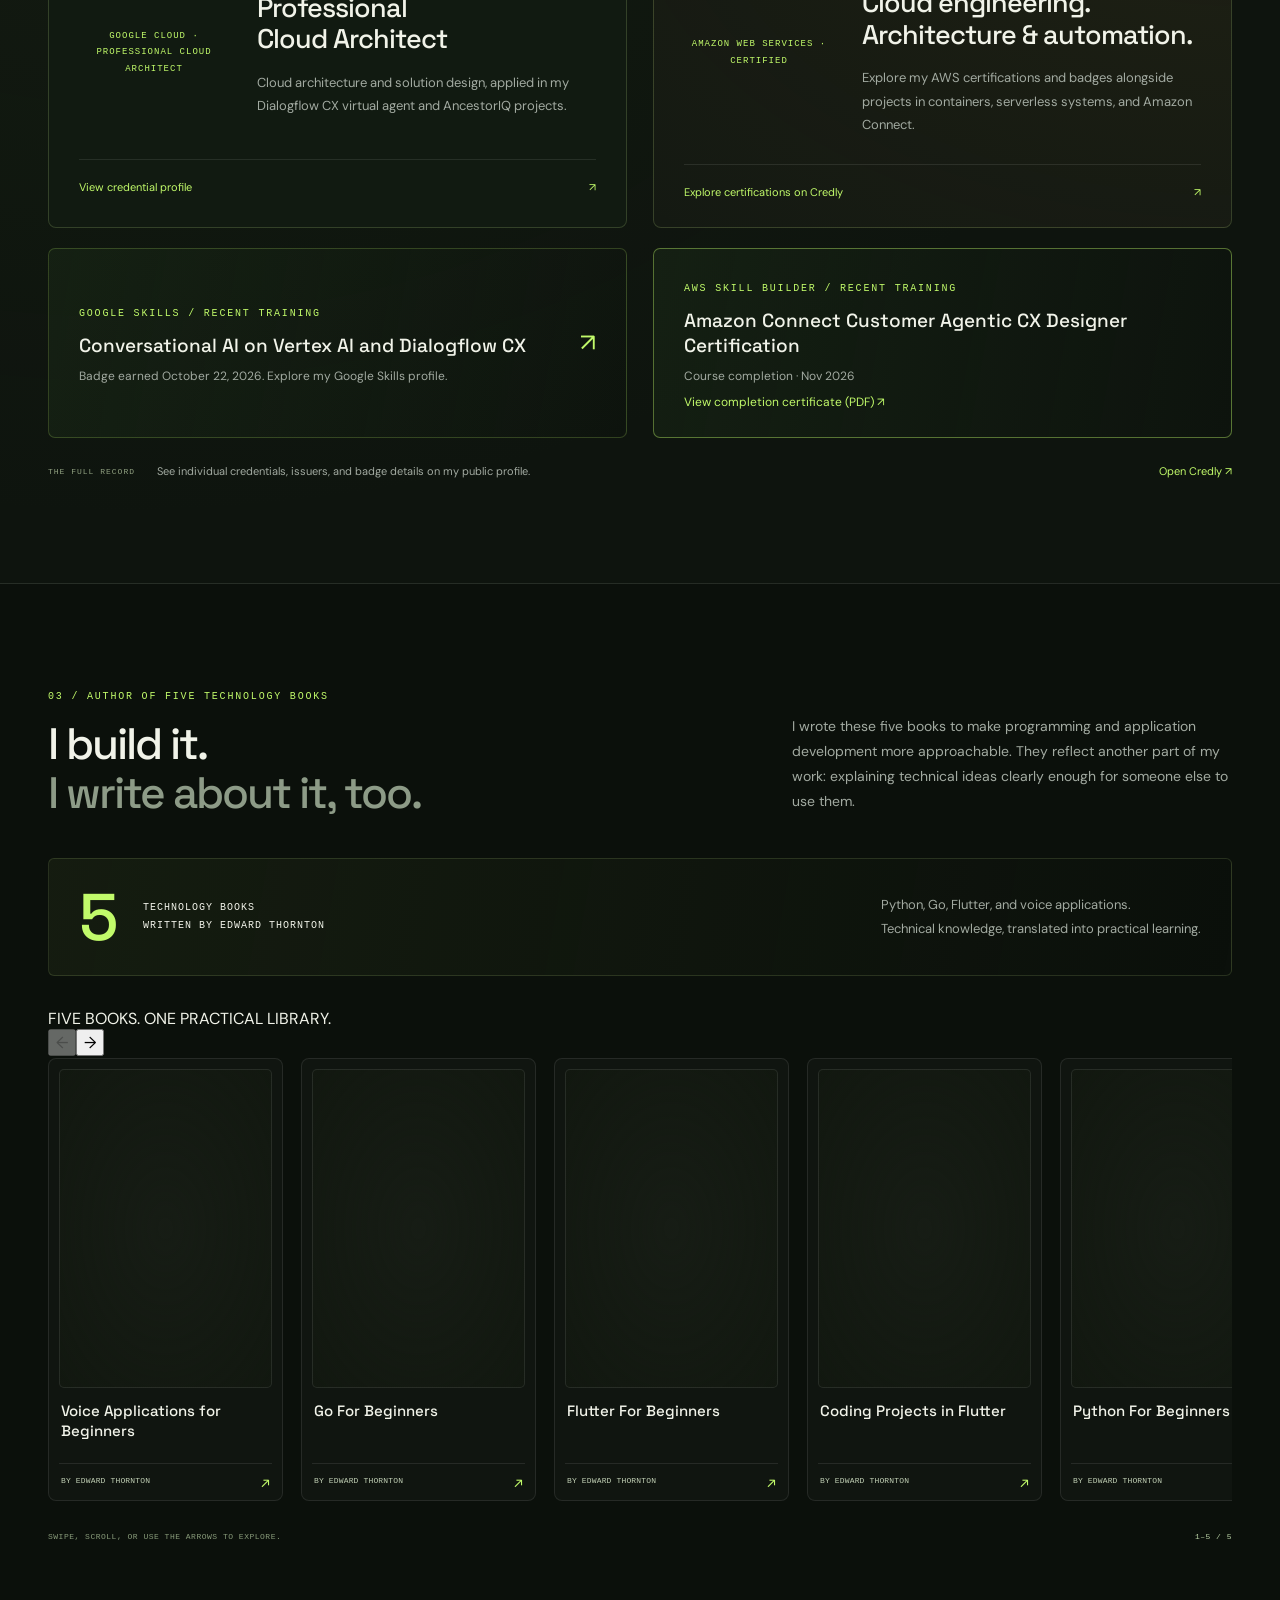
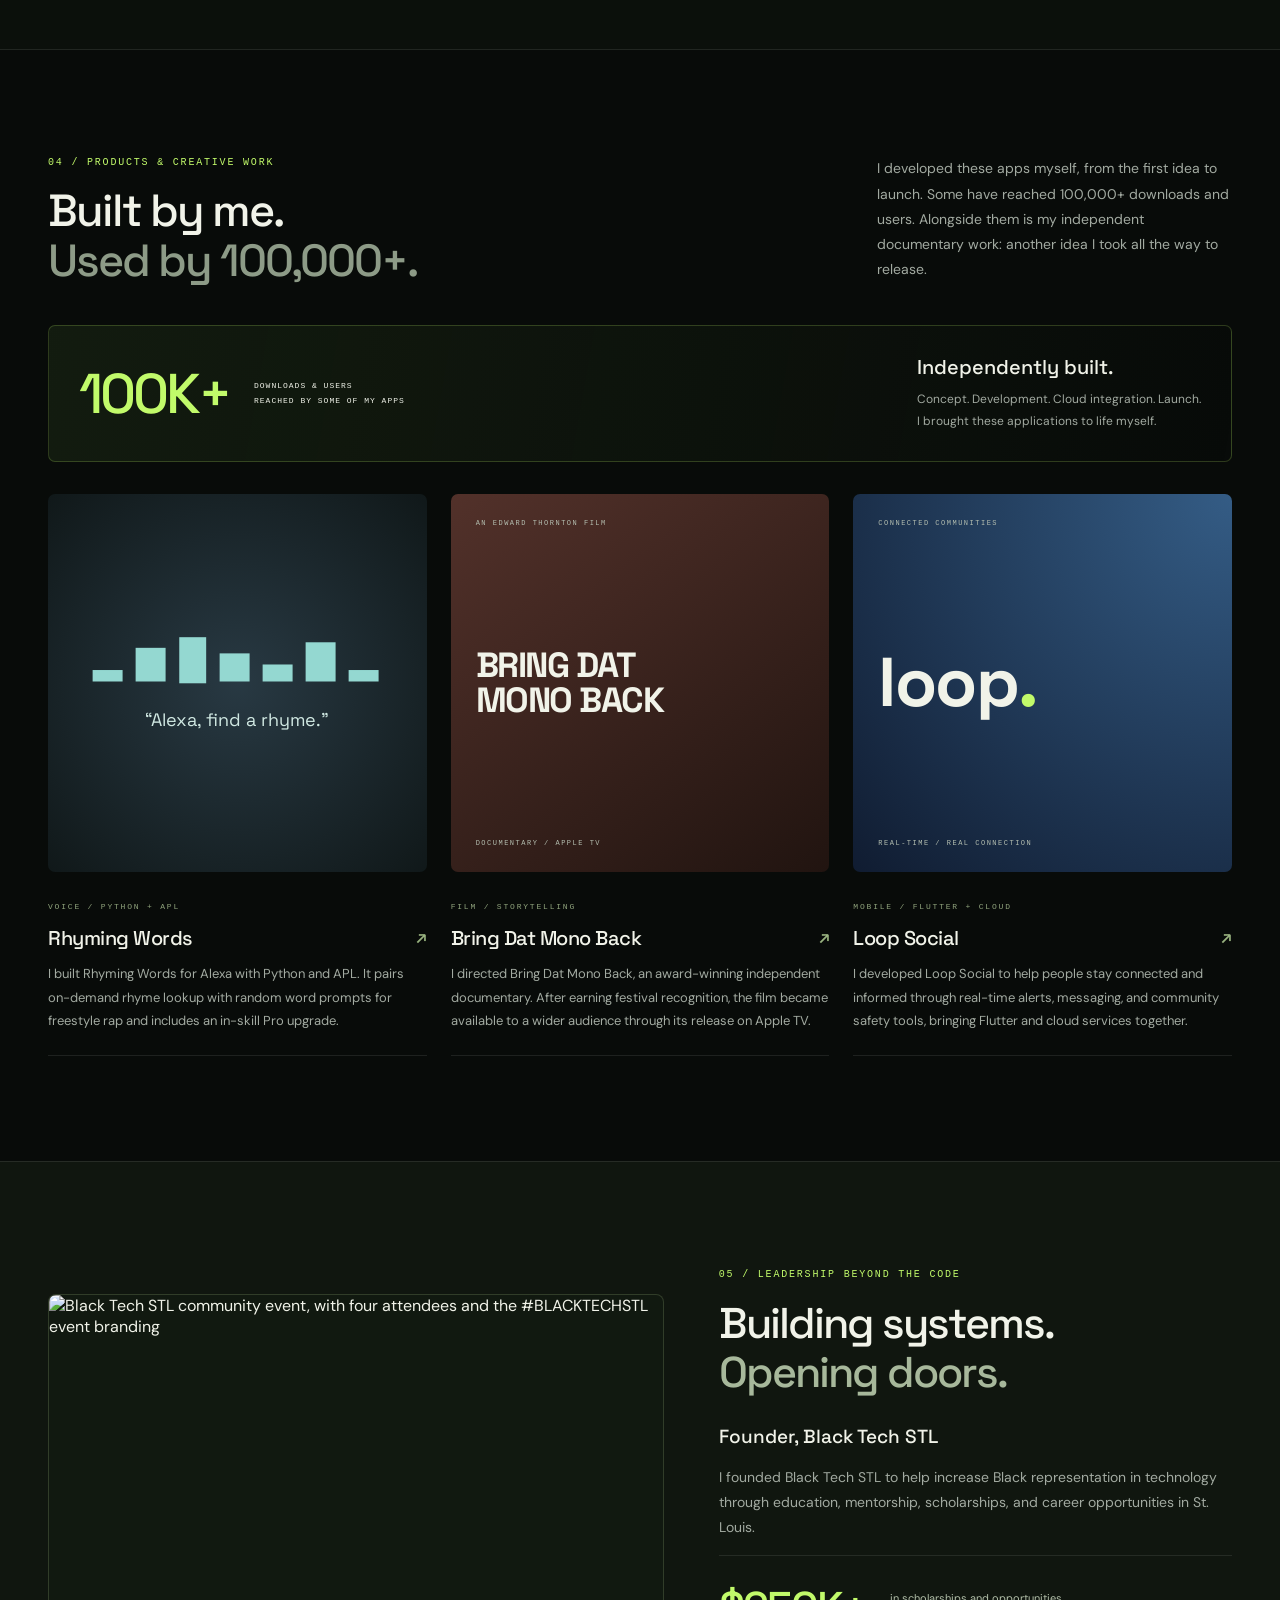
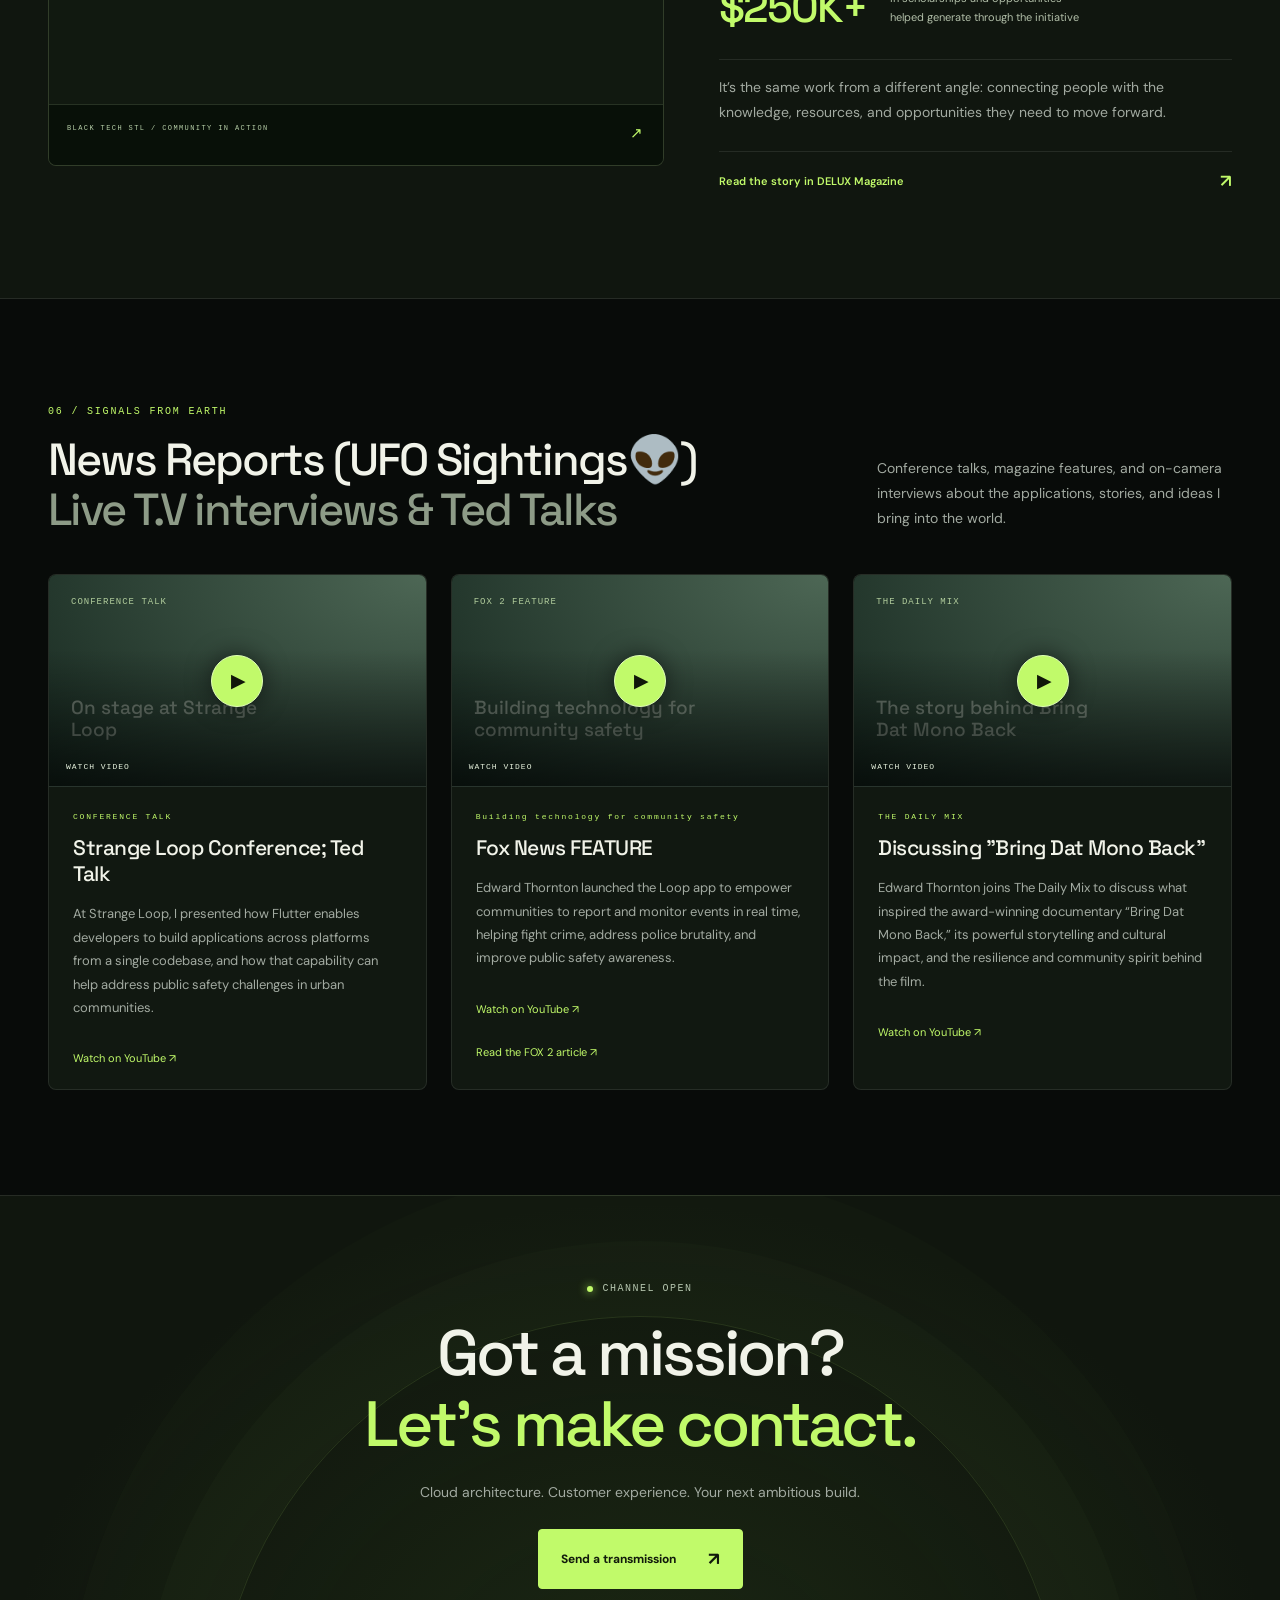
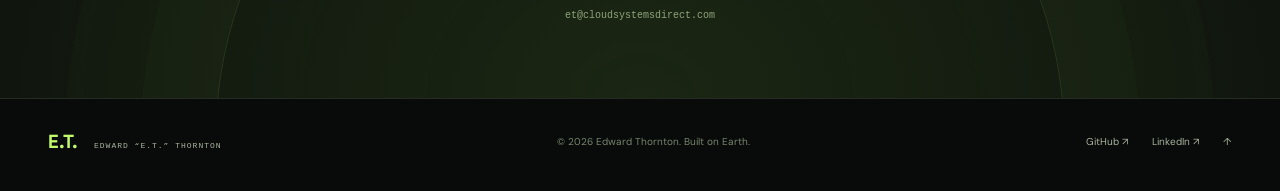
==== commit c4b97966: "Document Day 8 guardrails and handoff configuration; refresh flow and portfolio" ====
--- a/portfolio/index.html
+++ b/portfolio/index.html
@@ -4097,8 +4097,8 @@
 <img alt="Neptune Insurance ringed-planet sign on a glass office building with Amazon Connect and voice, chat, email and SMS icons" class="platform-project-cover" decoding="async" loading="lazy" src="assets/neptune-share.png"/><span class="visual-arrow">↗</span></a>
 <div class="mission-body"><div class="mission-type">AWS / LIVE DIGITAL EXPERIENCE + OMNICHANNEL CX</div>
 <h3><a href="neptune-insurance.html">Neptune Insurance 🪐</a></h3>
-<p>Explore a live AWS-hosted insurance customer website, simulated FNOL and policy journeys, and the evolving Amazon Connect architecture behind them.</p>
-<div class="tags"><span>CloudFront</span><span>Amazon Connect</span><span>Agentic AI Roadmap</span></div>
+<p>Explore an AWS-hosted insurance website and Day 8 Amazon Connect configuration: guarded AI, human handoff and mapped context. Live handoff verification is pending.</p>
+<div class="tags"><span>CloudFront</span><span>Amazon Connect</span><span>Agentic CX</span></div>
 <a class="text-link" href="neptune-insurance.html">Explore architecture <span>↗</span></a>
 </div></article>
                 <!-- NEPTUNE_PROJECT_CARD_END -->
@@ -4664,4 +4664,4 @@
     </script>
 </body>
 
-</html>+</html>
